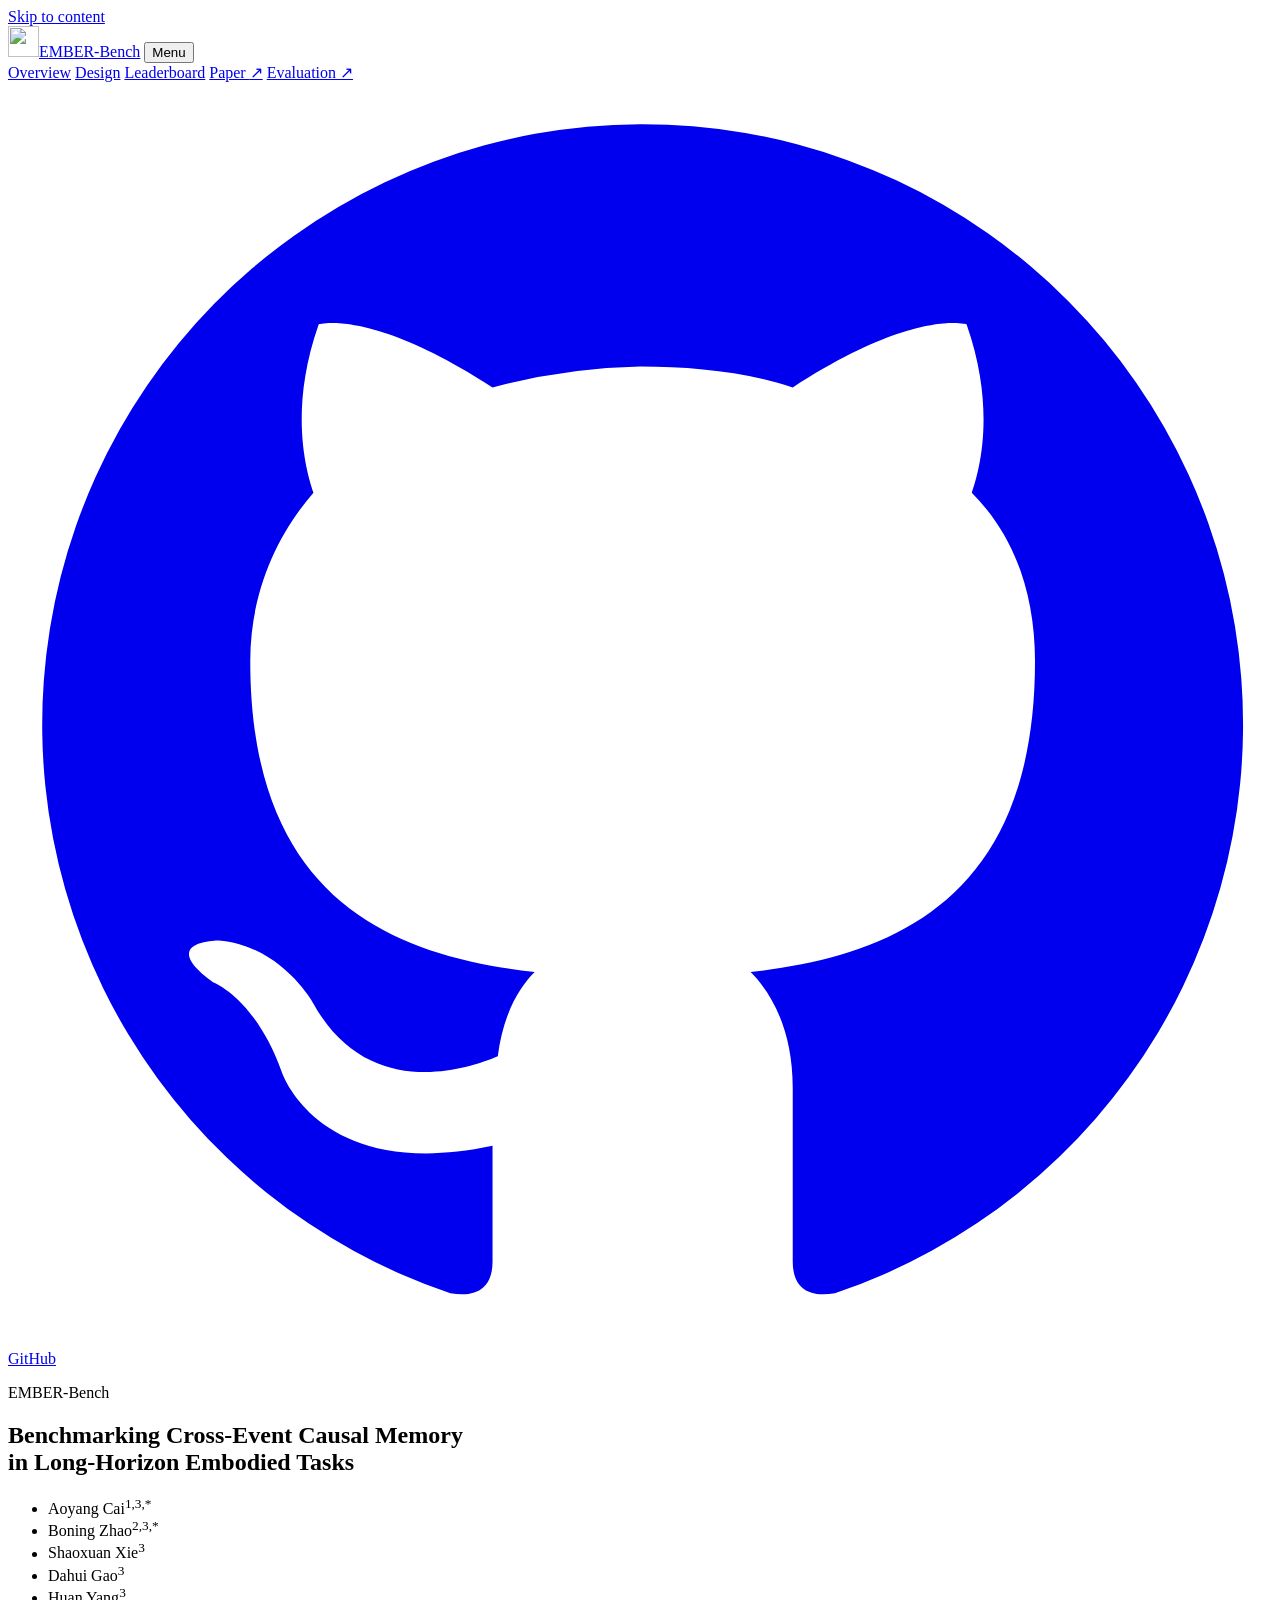
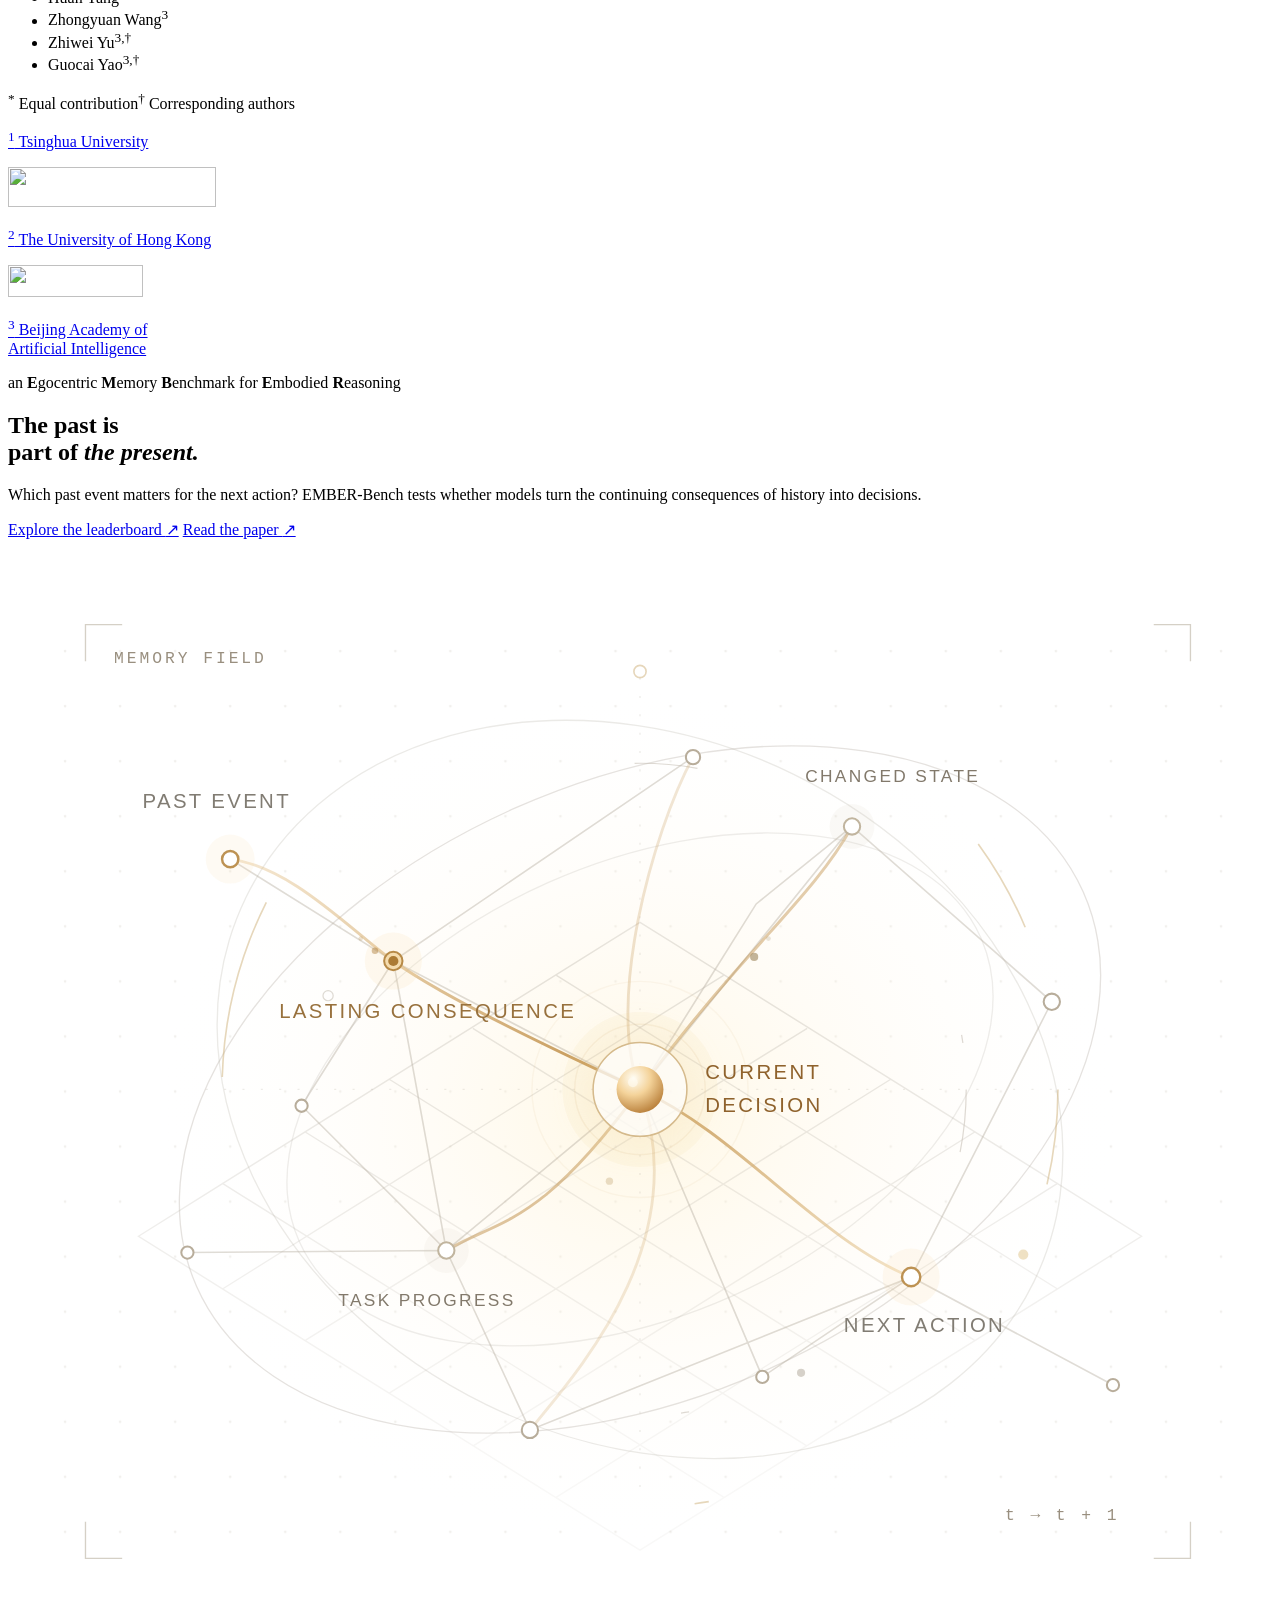
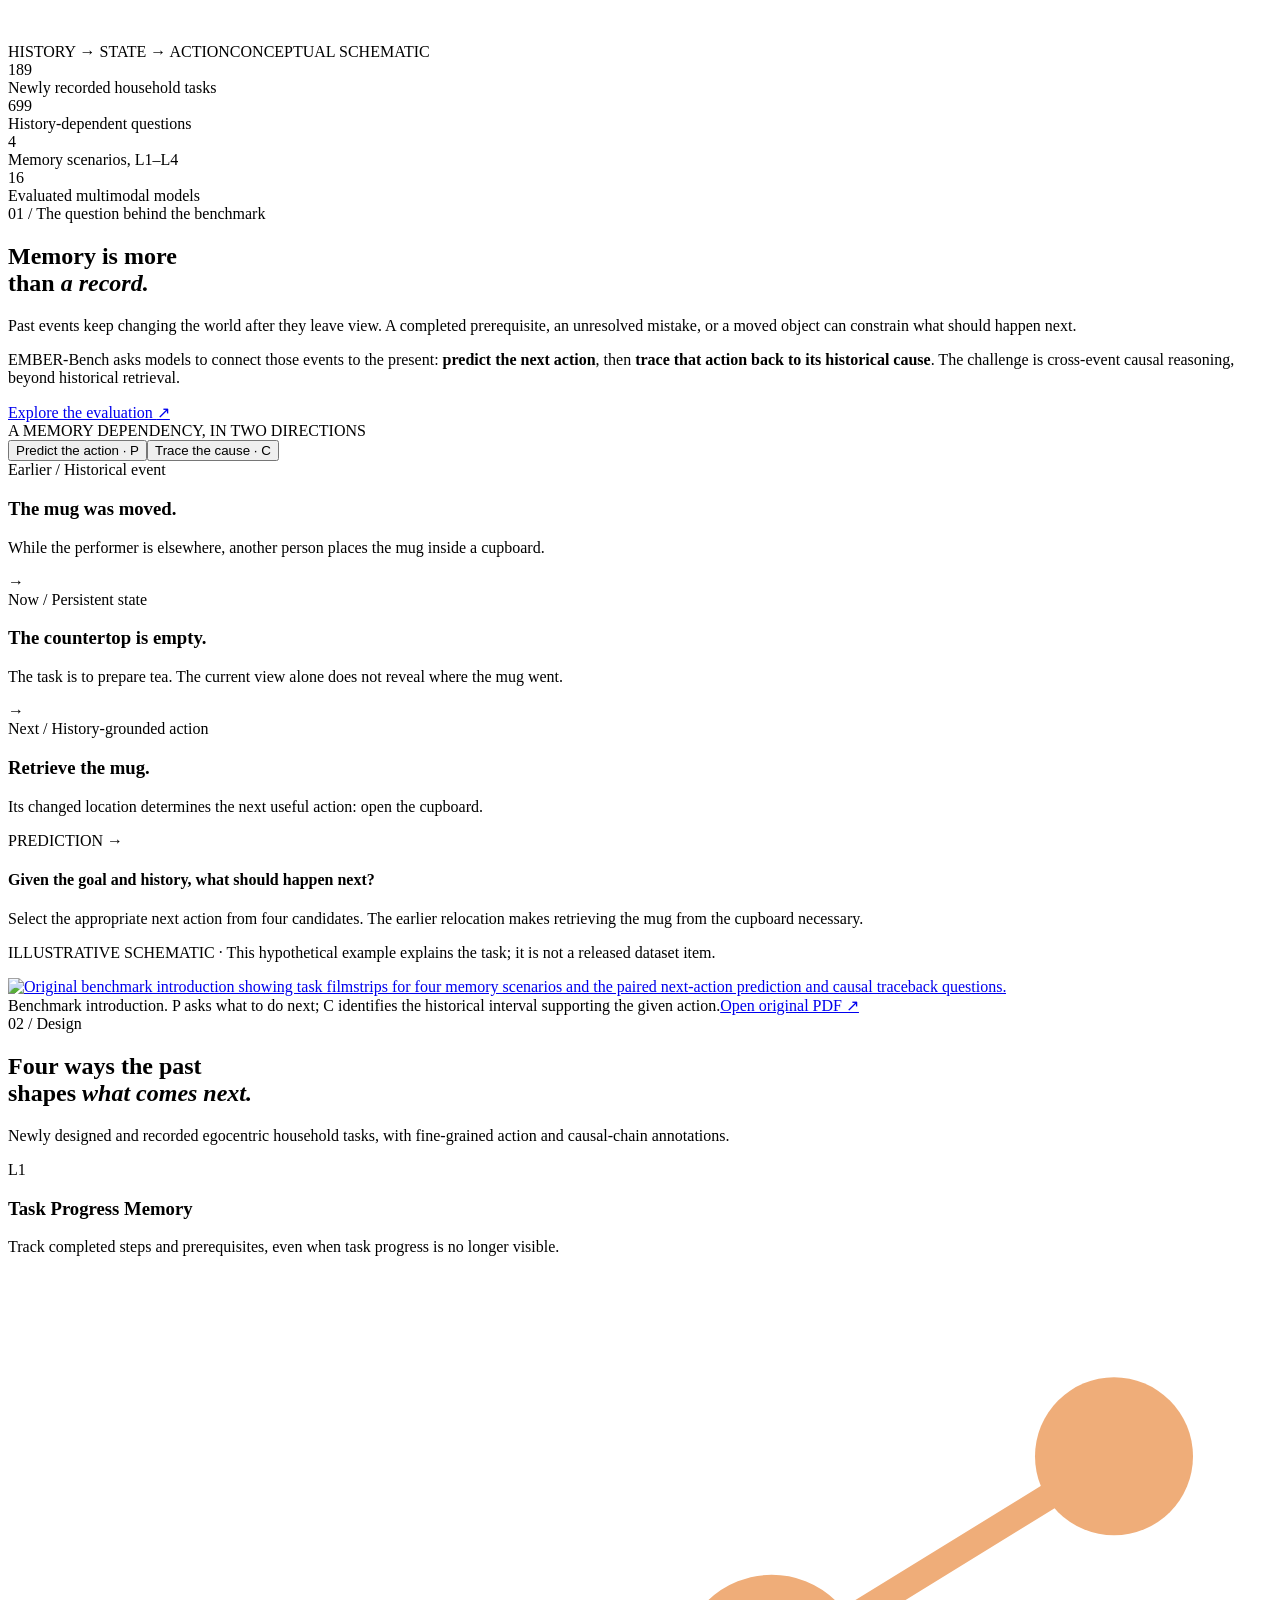
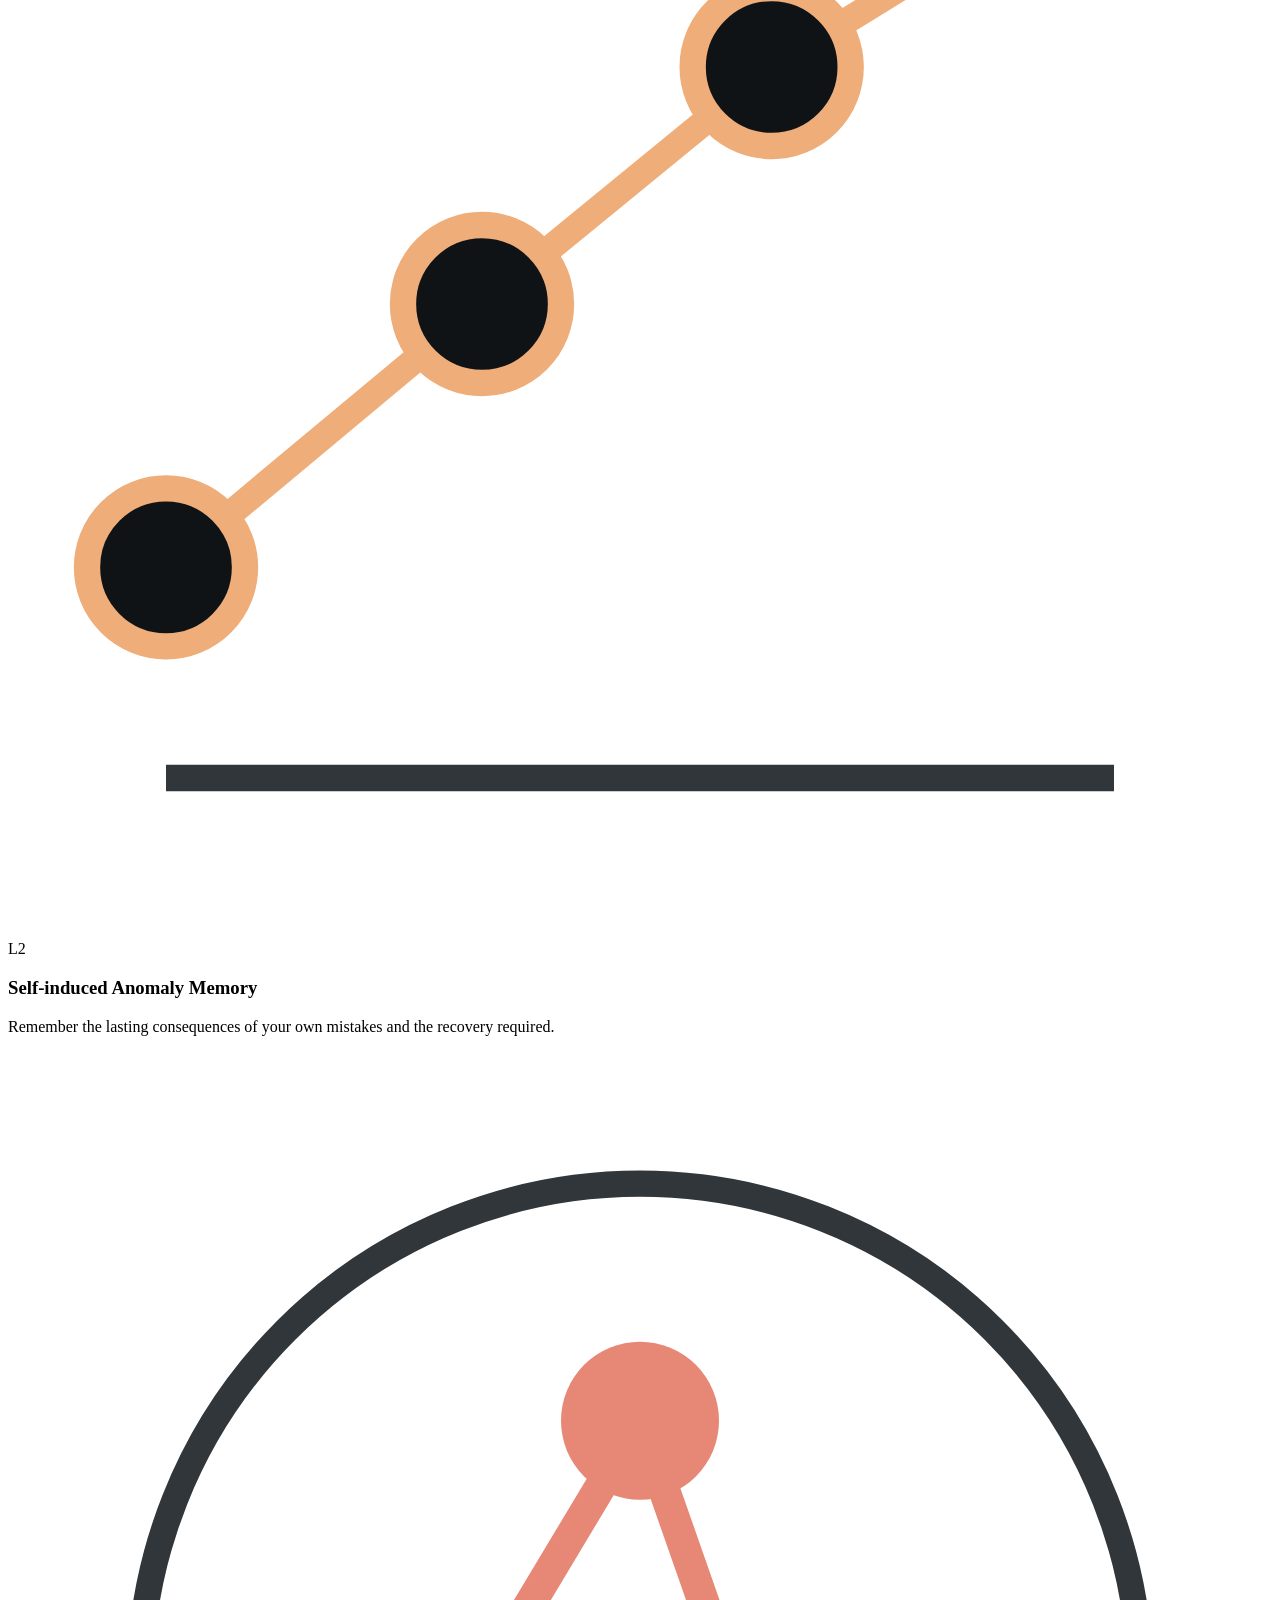
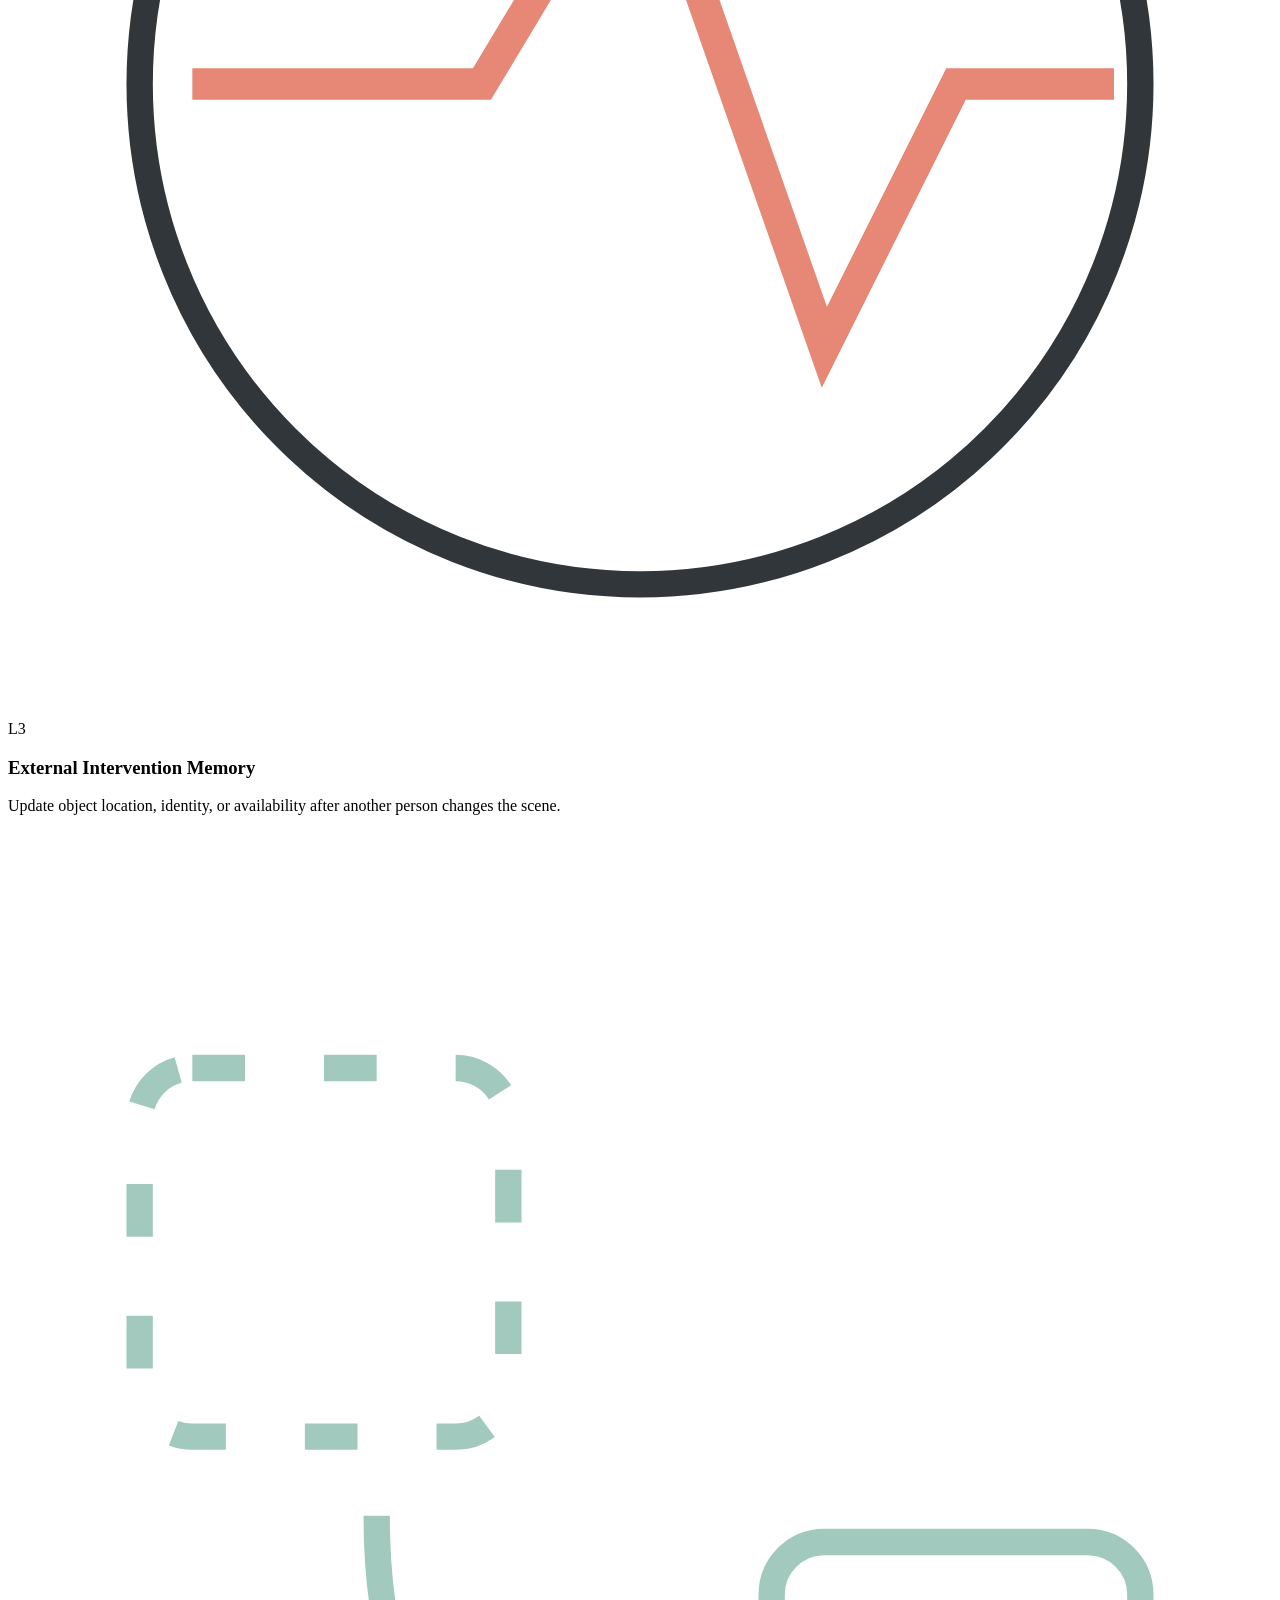
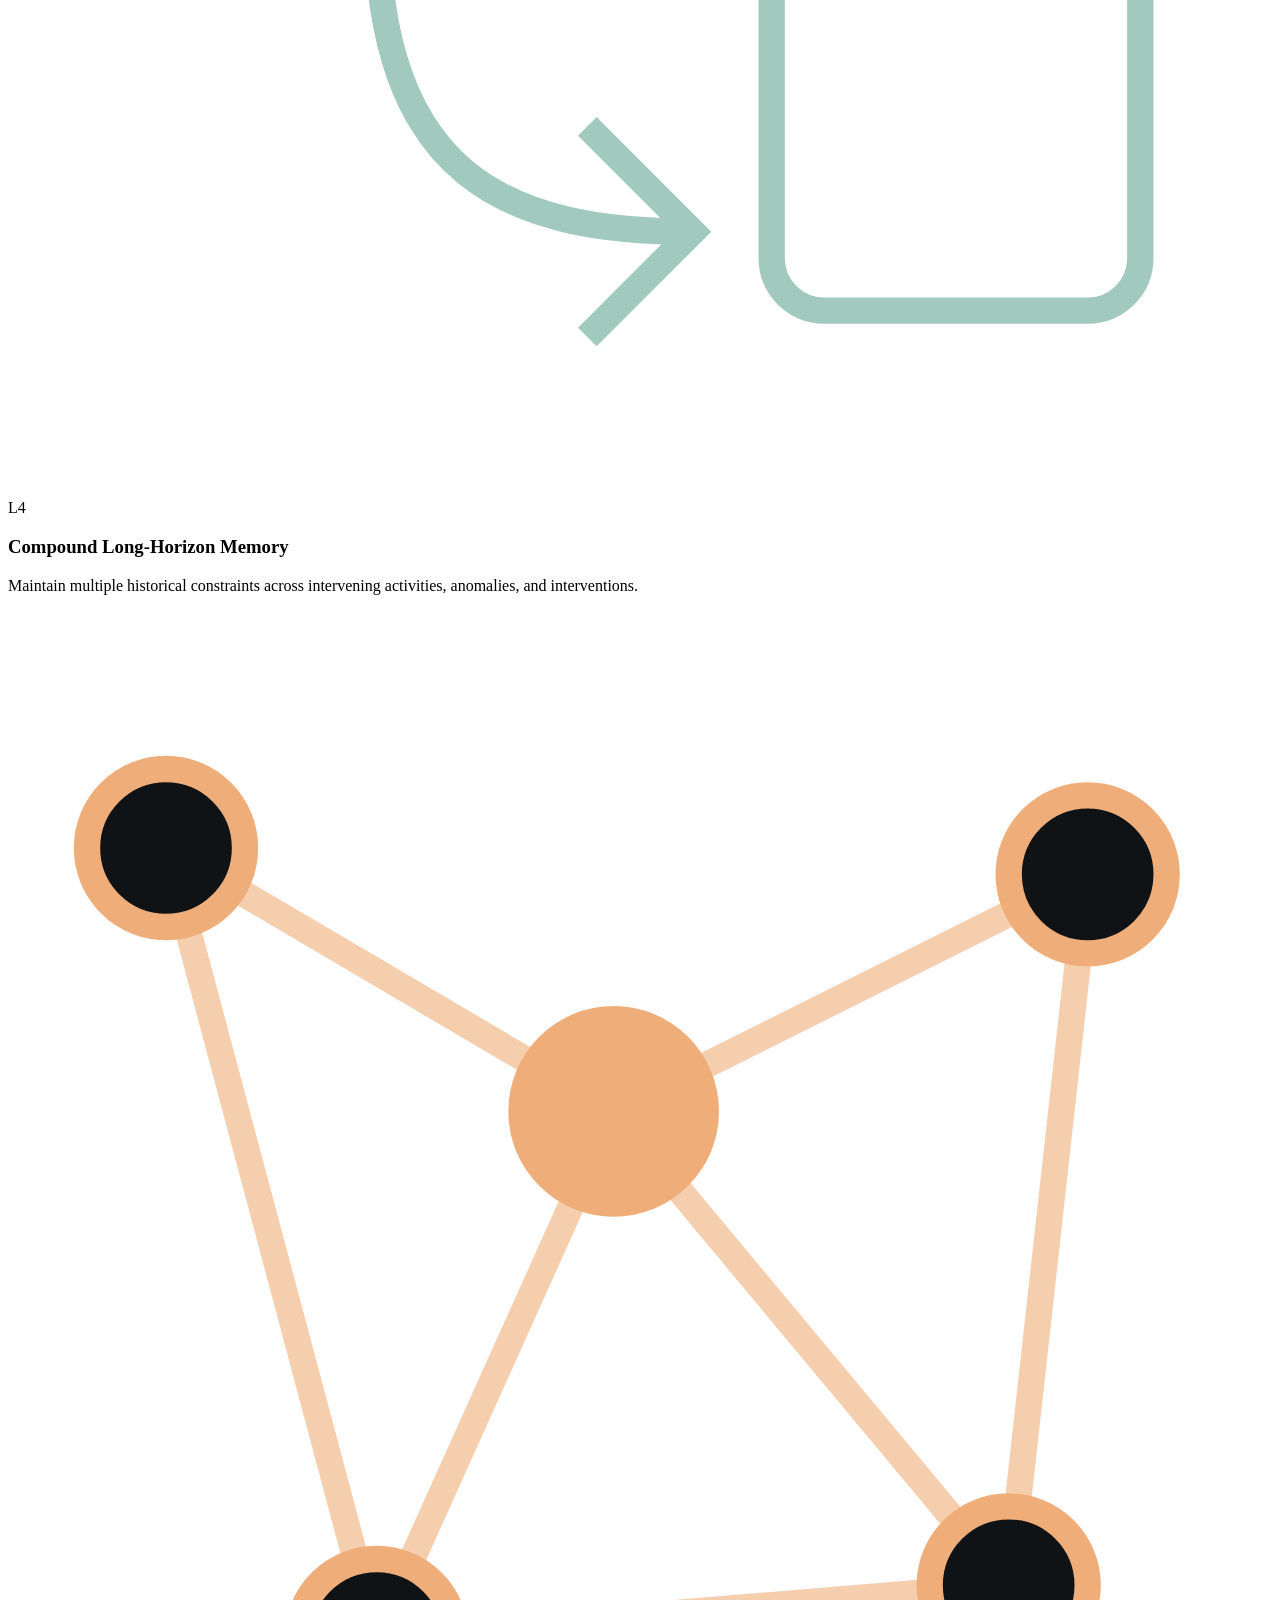
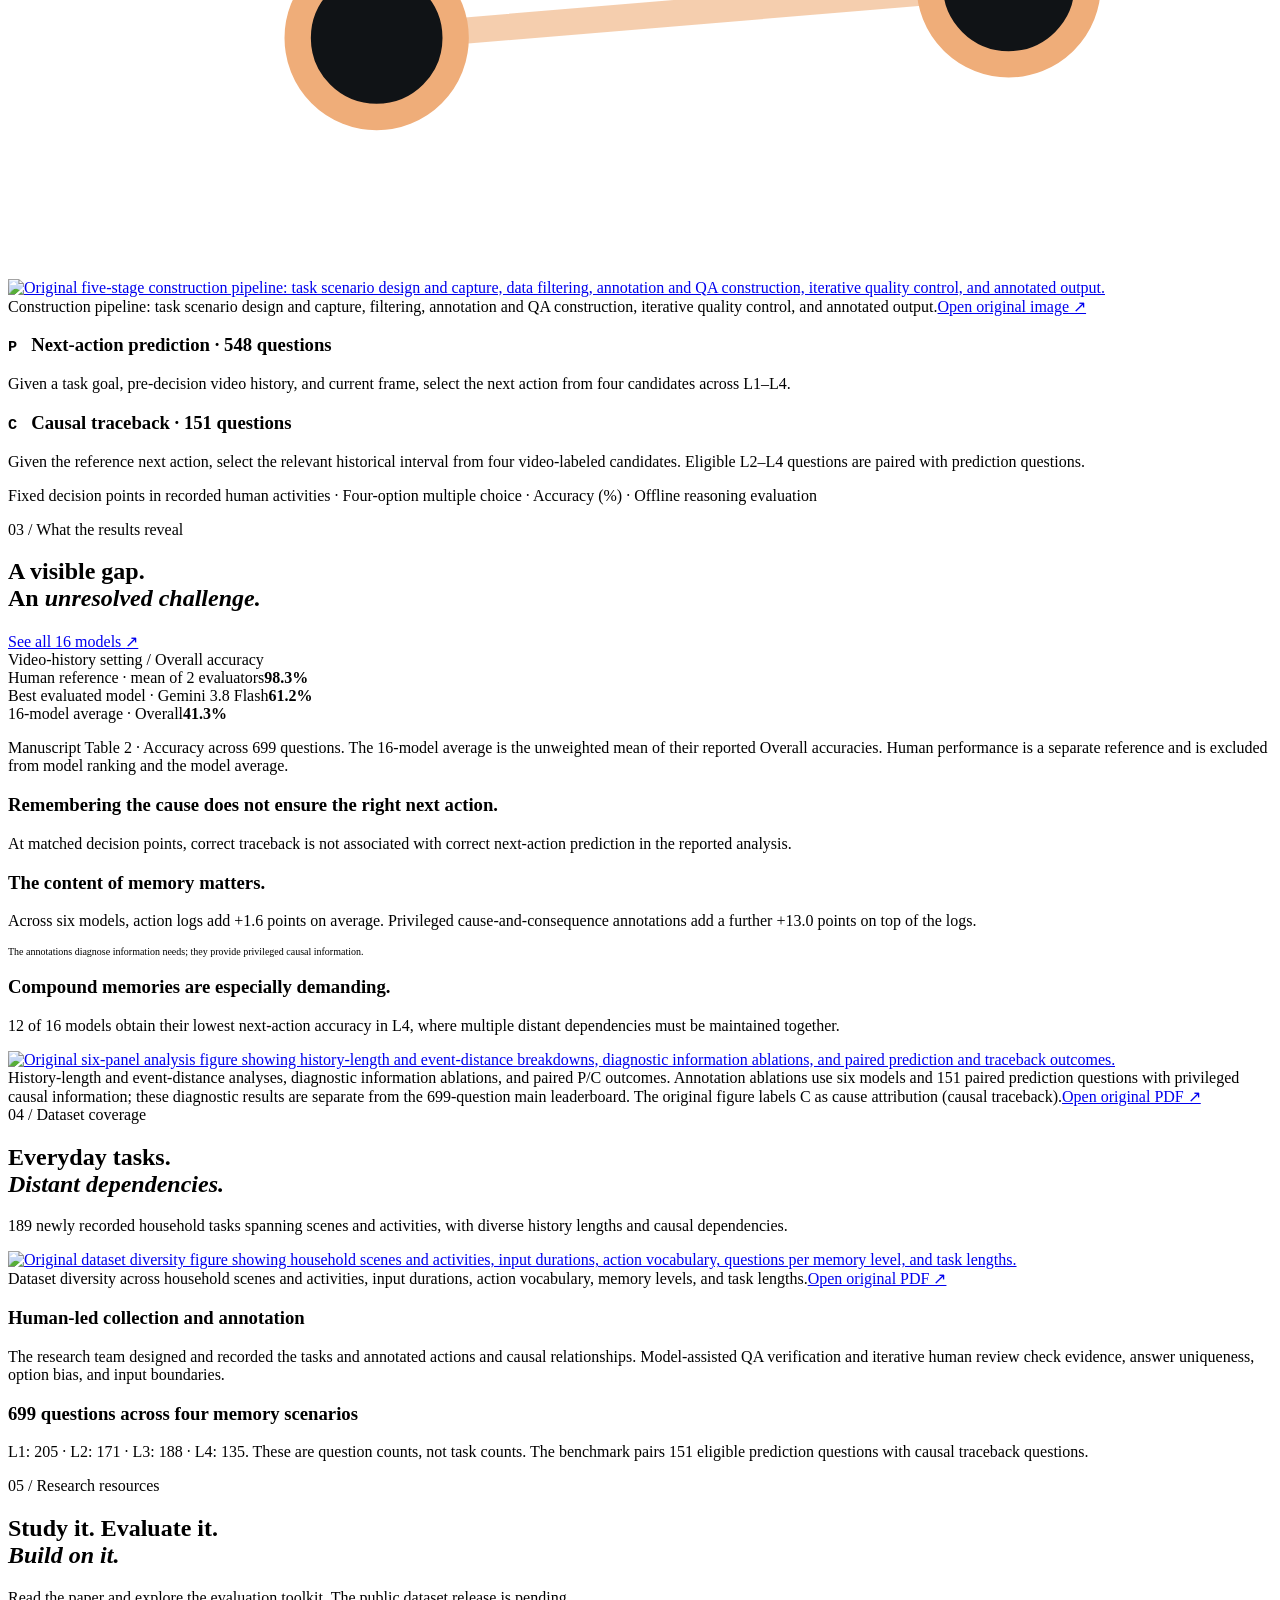
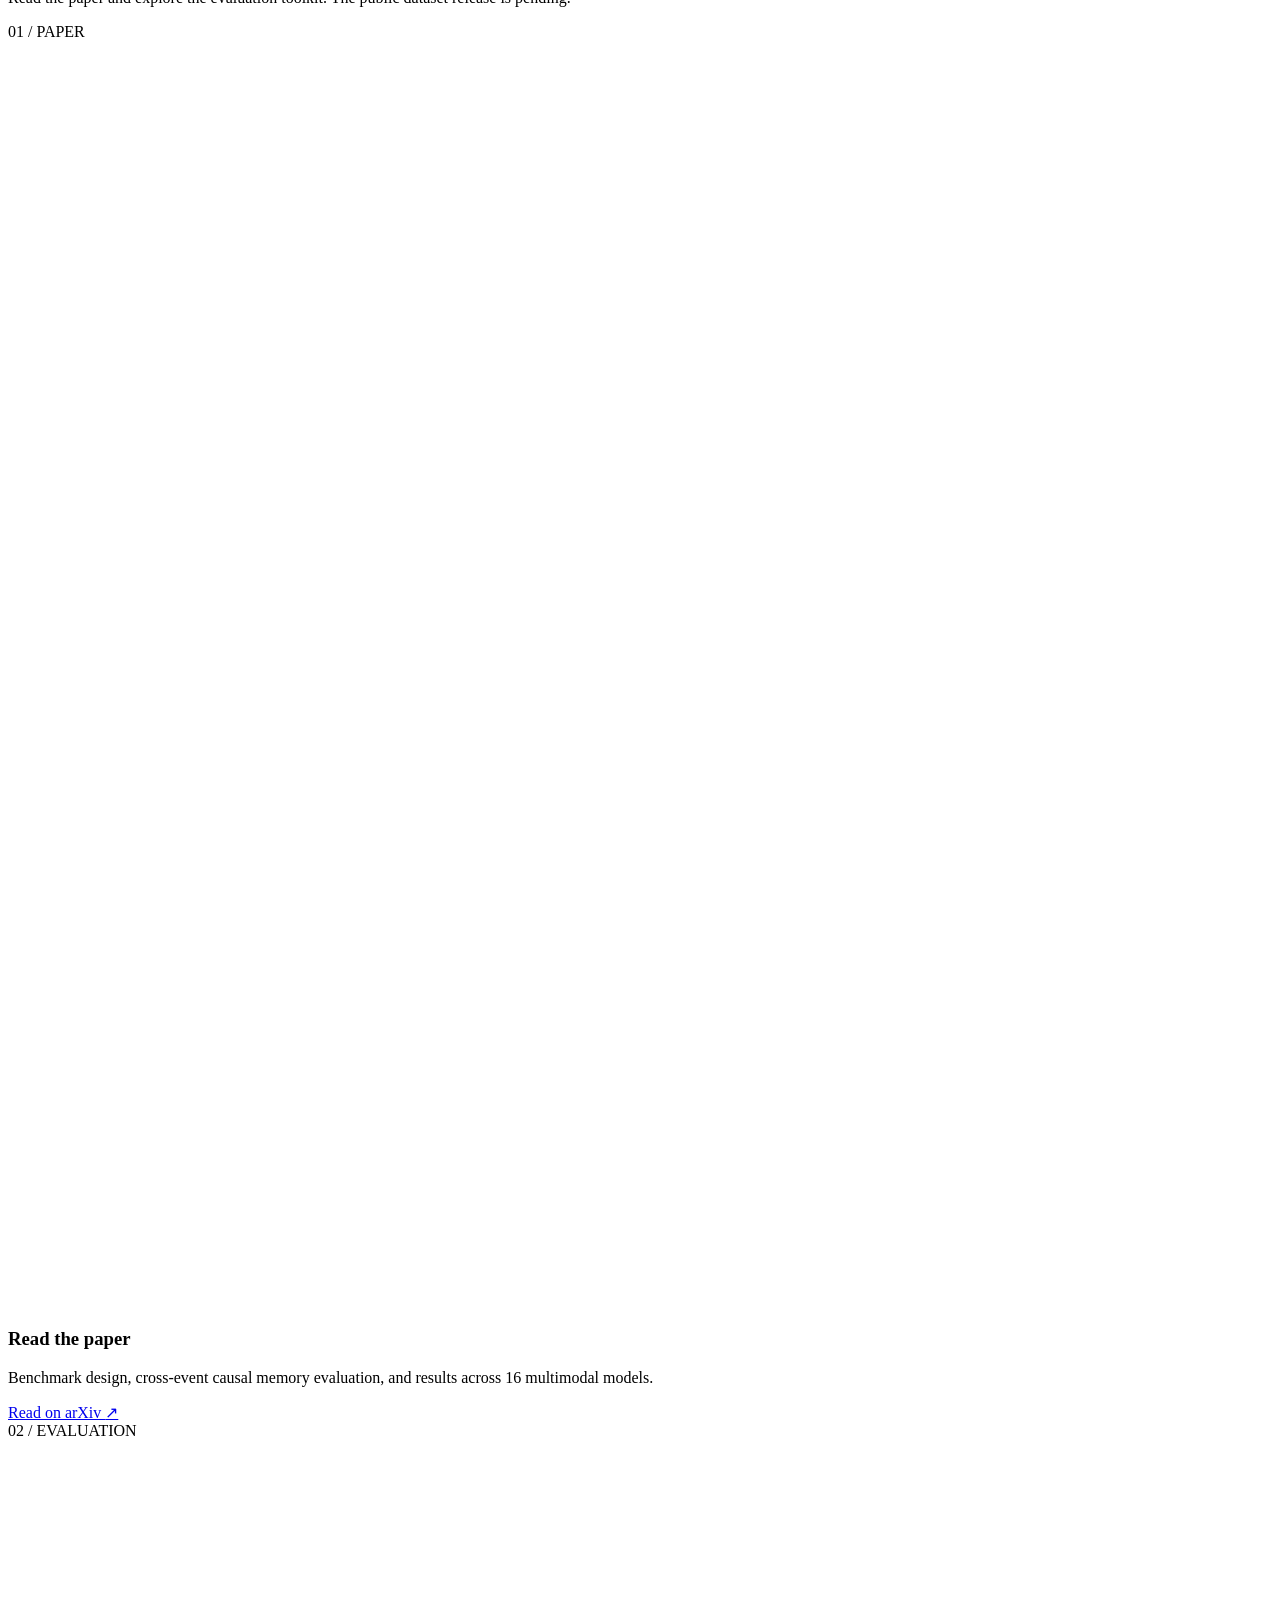
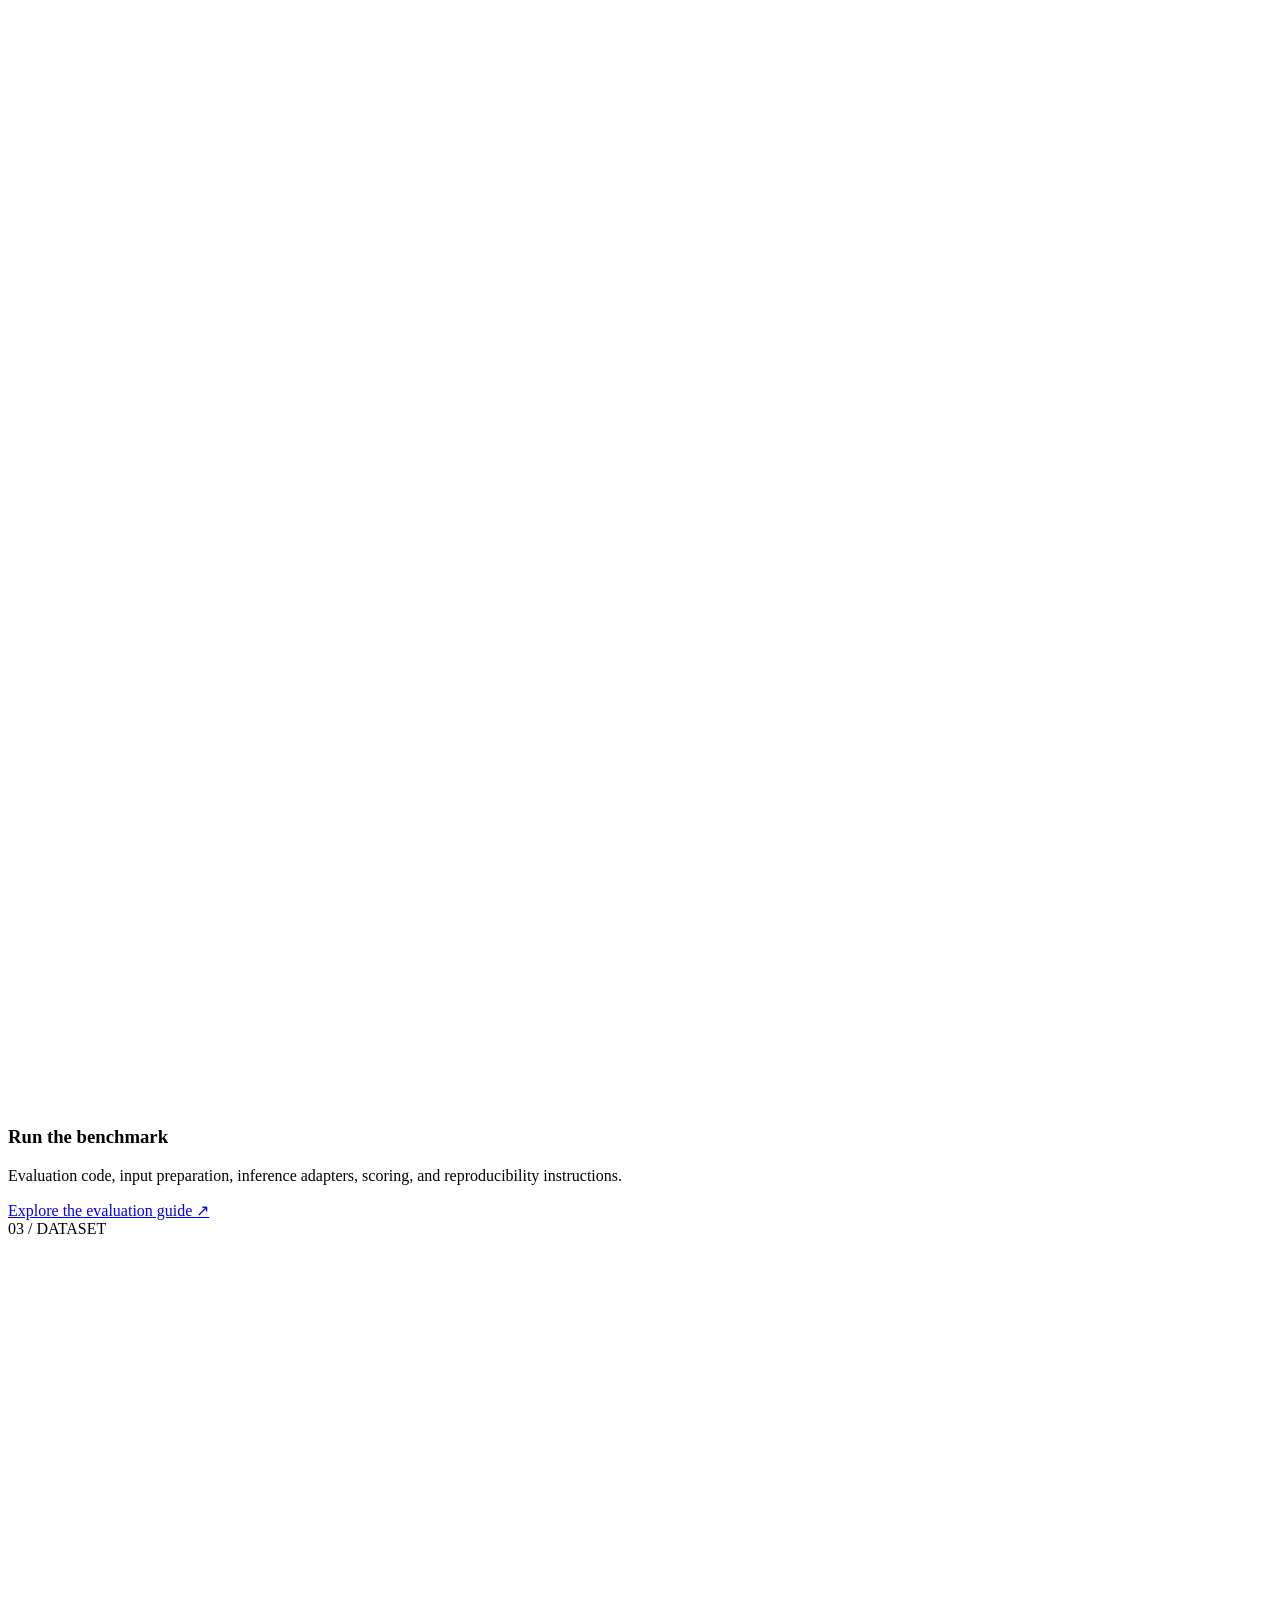
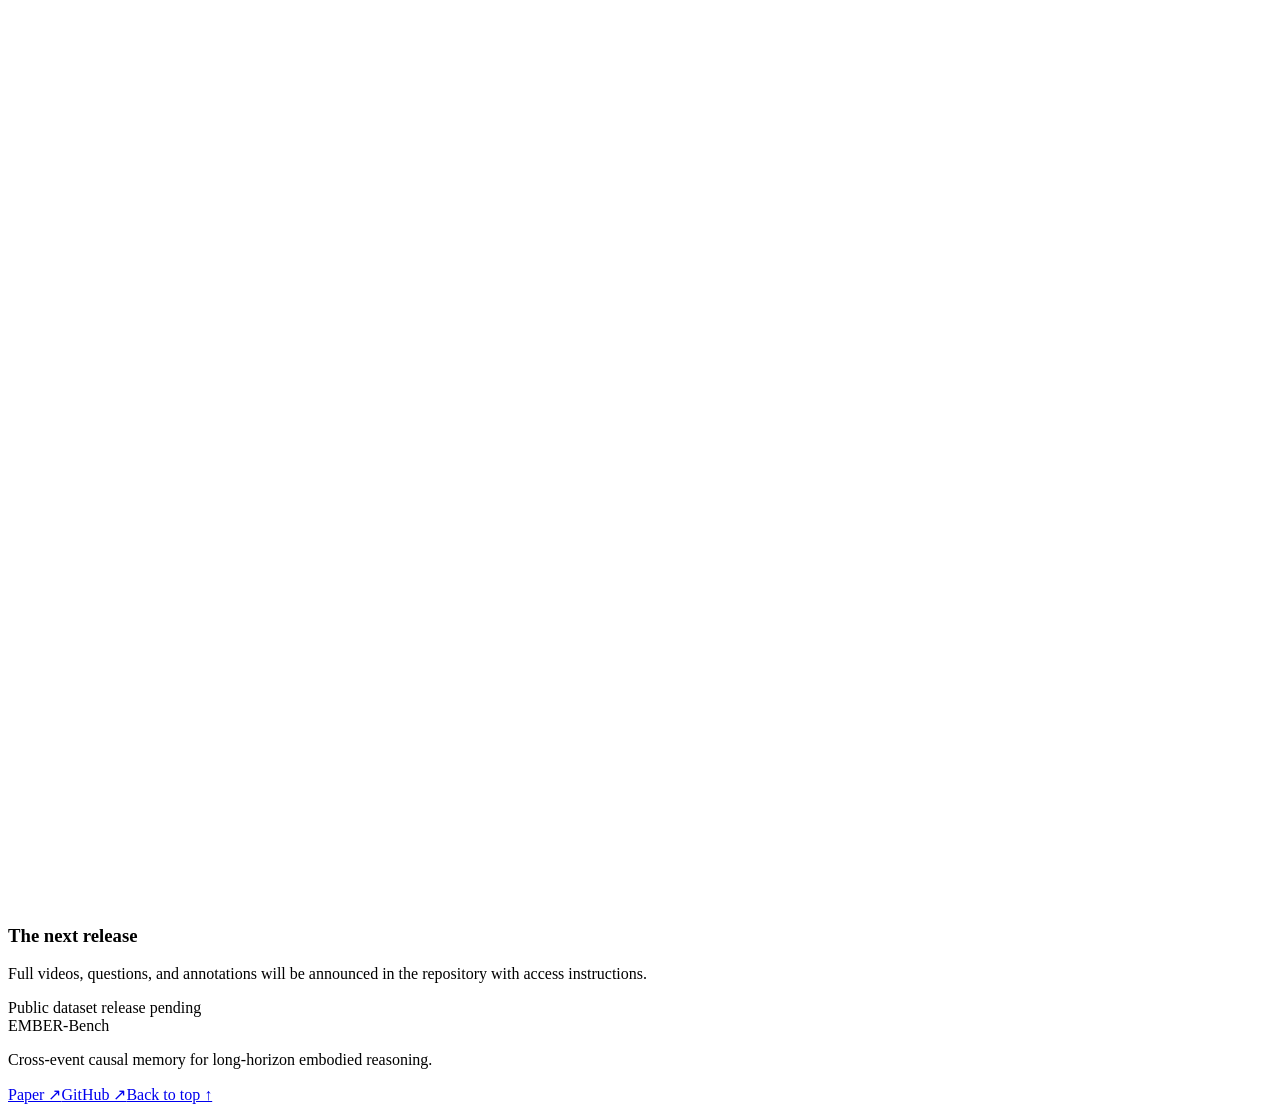
==== docs/index.html @ 9d2f28f6 "Add public arXiv paper to website and repository" ====
<!doctype html>
<html lang="en">
<head>
  <meta charset="utf-8">
  <meta name="viewport" content="width=device-width, initial-scale=1">
  <meta name="description" content="EMBER-Bench evaluates cross-event causal memory in long-horizon embodied tasks: 189 household tasks, 699 questions, four memory scenarios, and two reasoning directions.">
  <meta name="theme-color" content="#fffdf9">
  <meta property="og:title" content="EMBER-Bench · Cross-event causal memory">
  <meta property="og:description" content="Which past event matters for the next action? An egocentric benchmark for long-horizon embodied reasoning.">
  <meta property="og:type" content="website">
  <title>EMBER-Bench · Cross-event causal memory</title>
  <link rel="icon" type="image/svg+xml" href="assets/favicon.svg?v=ember-flame-1">
  <link rel="stylesheet" href="assets/css/style.css?v=warm-memory-3">
  <script src="assets/js/common.js?v=owner-zhaoalexgoat-1" defer></script>
  <script src="assets/js/home.js?v=memory-bars-2" defer></script>
  <noscript><style>.nav-links{display:flex!important;position:static!important;padding:0!important;border:0!important;font-size:14px!important;gap:12px!important;background:none!important}.mobile-nav-toggle{display:none!important}.nav{height:auto!important;min-height:67px;flex-wrap:wrap;padding-top:14px!important;padding-bottom:14px!important}.direction-tabs{display:none!important}#panel-traceback{display:block!important}</style></noscript>
</head>
<body id="top">
<a class="skip-link" href="#main">Skip to content</a>
<header class="site-header">
  <nav class="container nav" aria-label="Main navigation">
    <a href="index.html" class="brand" aria-label="EMBER-Bench home"><img src="assets/favicon.svg?v=ember-flame-1" alt="" width="31" height="31"><span class="brand-wordmark">EMBER-Bench</span></a>
    <button class="mobile-nav-toggle" aria-expanded="false" aria-controls="main-navigation">Menu</button>
    <div class="nav-links" id="main-navigation">
      <a href="index.html" aria-current="page">Overview</a>
      <a href="#benchmark" class="home-benchmark">Design</a>
      <a href="leaderboard.html">Leaderboard</a>
      <a href="https://arxiv.org/abs/2610.05013">Paper <span aria-hidden="true">↗</span></a>
      <a href="https://github.com/ZHAOAlexGoat/EMBER-Bench/blob/main/evaluation/README.md" data-repo-path="blob/main/evaluation/README.md">Evaluation <span aria-hidden="true">↗</span></a>
      <a href="https://github.com/ZHAOAlexGoat/EMBER-Bench" data-repo-path="" class="repo-link"><svg viewBox="0 0 24 24" fill="currentColor" aria-hidden="true"><path d="M12 .8a11.4 11.4 0 0 0-3.6 22.2c.6.1.8-.2.8-.6v-2.2c-3.3.7-4-1.4-4-1.4-.5-1.4-1.3-1.7-1.3-1.7-1.1-.8.1-.8.1-.8 1.2.1 1.8 1.2 1.8 1.2 1 1.8 2.8 1.3 3.5 1 .1-.8.4-1.3.7-1.6-2.6-.3-5.4-1.3-5.4-5.9 0-1.3.5-2.4 1.2-3.2-.1-.3-.5-1.5.1-3.2 0 0 1-.3 3.3 1.2A11.5 11.5 0 0 1 12 5.4c1 0 2 .1 2.9.4 2.3-1.5 3.3-1.2 3.3-1.2.6 1.7.2 2.9.1 3.2.8.8 1.2 1.9 1.2 3.2 0 4.6-2.8 5.6-5.4 5.9.4.4.8 1.1.8 2.2v3.3c0 .4.2.7.8.6A11.4 11.4 0 0 0 12 .8Z"/></svg>GitHub</a>
    </div>
  </nav>
</header>
<main id="main">
  <section class="research-team container" id="authors" aria-labelledby="team-heading">
    <header>
      <p class="research-name">EMBER-Bench</p>
      <h2 id="team-heading">Benchmarking Cross-Event Causal Memory<br class="research-title-break"> in Long-Horizon Embodied Tasks</h2>
    </header>
    <ul class="author-list" aria-label="Authors in contribution order">
      <li><span class="author-name">Aoyang Cai</span><sup aria-label="Tsinghua University and Beijing Academy of Artificial Intelligence; equal contribution">1,3,*</sup></li>
      <li><span class="author-name">Boning Zhao</span><sup aria-label="The University of Hong Kong and Beijing Academy of Artificial Intelligence; equal contribution">2,3,*</sup></li>
      <li><span class="author-name">Shaoxuan Xie</span><sup aria-label="Beijing Academy of Artificial Intelligence">3</sup></li>
      <li><span class="author-name">Dahui Gao</span><sup aria-label="Beijing Academy of Artificial Intelligence">3</sup></li>
      <li><span class="author-name">Huan Yang</span><sup aria-label="Beijing Academy of Artificial Intelligence">3</sup></li>
      <li><span class="author-name">Zhongyuan Wang</span><sup aria-label="Beijing Academy of Artificial Intelligence">3</sup></li>
      <li><span class="author-name">Zhiwei Yu</span><sup aria-label="Beijing Academy of Artificial Intelligence; corresponding author">3,†</sup></li>
      <li><span class="author-name">Guocai Yao</span><sup aria-label="Beijing Academy of Artificial Intelligence; corresponding author">3,†</sup></li>
    </ul>
    <p class="author-notes"><span><sup>*</sup> Equal contribution</span><span><sup>†</sup> Corresponding authors</span></p>
    <div class="affiliation-list" aria-label="Author affiliations">
      <a class="institution institution-tsinghua" href="https://www.tsinghua.edu.cn/en/">
        <div class="institution-mark"><span class="institution-seal" aria-hidden="true"></span></div>
        <p><sup>1</sup> Tsinghua University</p>
      </a>
      <a class="institution institution-hku" href="https://www.hku.hk/">
        <div class="institution-mark"><picture><source media="(max-width:600px)" srcset="assets/institutions/hku-crest.png"><img src="assets/institutions/hku.svg" alt="" width="208" height="40"></picture></div>
        <p><sup>2</sup> The University of Hong Kong</p>
      </a>
      <a class="institution institution-baai" href="https://www.baai.ac.cn/">
        <div class="institution-mark"><img src="assets/institutions/baai.svg" alt="" width="135" height="32"></div>
        <p><sup>3</sup> Beijing Academy of<br>Artificial Intelligence</p>
      </a>
    </div>
  </section>
  <section class="hero container" aria-labelledby="hero-title">
    <div class="hero-grid">
      <div class="hero-copy">
        <div class="eyebrow hero-eyebrow"><span>an <strong>E</strong>gocentric <strong>M</strong>emory <strong>B</strong>enchmark for <strong>E</strong>mbodied <strong>R</strong>easoning</span></div>
        <h1 id="hero-title">The past is<br>part of <em>the present.</em></h1>
        <p>Which past event matters for the next action? EMBER-Bench tests whether models turn the continuing consequences of history into decisions.</p>
        <div class="hero-actions">
          <a href="leaderboard.html" class="button button-primary">Explore the leaderboard <span class="arrow" aria-hidden="true">↗</span></a>
          <a href="https://arxiv.org/abs/2610.05013" class="button">Read the paper <span class="arrow" aria-hidden="true">↗</span></a>
        </div>
      </div>
      <div class="hero-visual memory-scene" data-memory-scene>
        <svg viewBox="0 0 620 540" role="img" aria-labelledby="memory-title memory-desc">
          <title id="memory-title">An unfolding field of causal memory</title>
          <desc id="memory-desc">Conceptual schematic. Signals move between past events, lasting consequences, a current decision, and the next action. This is an illustration, not benchmark data.</desc>
          <defs>
            <radialGradient id="memory-atmosphere"><stop offset="0" stop-color="#ffe9b0" stop-opacity=".34"/><stop offset=".52" stop-color="#fff1d7" stop-opacity=".16"/><stop offset="1" stop-color="#fff" stop-opacity="0"/></radialGradient>
            <radialGradient id="memory-pearl" cx=".36" cy=".26" r=".8"><stop stop-color="#fffdf5"/><stop offset=".45" stop-color="#f4d39a"/><stop offset="1" stop-color="#b67b35"/></radialGradient>
            <linearGradient id="memory-thread" x1="106" y1="139" x2="452" y2="368" gradientUnits="userSpaceOnUse"><stop stop-color="#e9c995" stop-opacity=".38"/><stop offset=".55" stop-color="#bb883f" stop-opacity=".9"/><stop offset="1" stop-color="#eed5a7" stop-opacity=".54"/></linearGradient>
            <linearGradient id="memory-fade" x1="0" y1="80" x2="0" y2="510" gradientUnits="userSpaceOnUse"><stop stop-color="#afa99e" stop-opacity="0"/><stop offset=".3" stop-color="#afa99e" stop-opacity=".32"/><stop offset=".9" stop-color="#afa99e" stop-opacity=".08"/></linearGradient>
            <filter id="memory-soft-glow" x="-100%" y="-100%" width="300%" height="300%"><feGaussianBlur stdDeviation="8"/></filter>
            <pattern id="memory-dots" width="27" height="27" patternUnits="userSpaceOnUse"><circle cx="1" cy="1" r=".65" fill="#c9c2b7" opacity=".45"/></pattern>
            <mask id="memory-grid-mask"><rect width="620" height="540" fill="url(#memory-atmosphere)"/></mask>
          </defs>
          <rect x="24" y="32" width="572" height="470" fill="url(#memory-dots)" opacity=".55"/>
          <ellipse cx="310" cy="283" rx="240" ry="213" fill="url(#memory-atmosphere)"/>
          <g data-memory-depth fill="none" stroke="url(#memory-fade)" stroke-width=".7">
            <path d="M64 342 310 188 556 342 310 496Z M105 368 351 214 M146 393 392 240 M187 419 433 265 M228 445 474 291 M269 470 515 316 M105 316 351 470 M146 291 392 445 M187 265 433 419 M228 240 474 393 M269 214 515 368"/>
          </g>
          <g data-memory-field>
            <g fill="none" stroke="#aaa399" stroke-width=".65">
              <ellipse cx="310" cy="270" rx="238" ry="151" transform="rotate(-24 310 270)" opacity=".31"/>
              <ellipse cx="310" cy="270" rx="215" ry="172" transform="rotate(26 310 270)" opacity=".23"/>
              <ellipse cx="310" cy="270" rx="183" ry="111" transform="rotate(-24 310 270)" opacity=".2"/>
              <path d="M97 270h426M310 68v404" stroke-dasharray="1 8" opacity=".21"/>
            </g>
            <g data-memory-orbit="1" fill="none" stroke="#cbab71" stroke-width=".8" opacity=".48">
              <circle cx="310" cy="270" r="205" stroke-dasharray="47 241 7 355 89 420"/>
              <circle cx="310" cy="65" r="3" fill="#fff"/><circle cx="498" cy="351" r="2.5" fill="#dec184" stroke="none"/>
            </g>
            <g data-memory-orbit="-1" fill="none" stroke="#c7c0b5" stroke-width=".6" opacity=".58">
              <circle cx="310" cy="270" r="160" stroke-dasharray="31 196 4 520"/>
              <circle cx="157" cy="224" r="2.5" fill="#fff"/><circle cx="389" cy="409" r="2" fill="#bab2a6" stroke="none"/>
            </g>
            <g fill="none" stroke="#b8b0a3" stroke-width=".8" opacity=".44">
              <path d="M109 157 189 207 215 349 310 270 414 141 512 227 443 362 370 411 310 270 189 207 336 107"/>
              <path d="M88 350 215 349 256 437 443 362 542 415M189 207l-45 71 71 71M310 270l57-91 47-38"/>
            </g>
            <g fill="none" stroke="url(#memory-thread)" stroke-width="1.4" stroke-linecap="round">
              <path data-memory-path="history" d="M109 157 C139 161 167 191 189 207 S262 248 310 270 S398 344 443 362"/>
              <path data-memory-path="recall" d="M414 141 C394 177 360 202 310 270 S242 333 215 349" opacity=".55"/>
              <path data-memory-path="state" d="M256 437 C279 409 337 345 310 270 C293 228 316 144 336 107" opacity=".31"/>
            </g>
            <g fill="#fff" stroke="#b8ad9b" stroke-width="1">
              <circle cx="512" cy="227" r="4"/><circle cx="336" cy="107" r="3.5"/><circle cx="144" cy="278" r="3"/><circle cx="88" cy="350" r="3"/><circle cx="256" cy="437" r="4"/><circle cx="370" cy="411" r="3"/><circle cx="542" cy="415" r="3"/>
            </g>
            <g data-memory-node="0" data-x="109" data-y="157"><circle data-node-halo cx="109" cy="157" r="12" fill="#f4d39a" opacity=".12"/><circle cx="109" cy="157" r="4" fill="#fff" stroke="#bd9253" stroke-width="1.2"/></g>
            <g data-memory-node="1" data-x="189" data-y="207"><circle data-node-halo cx="189" cy="207" r="14" fill="#f4d39a" opacity=".15"/><circle cx="189" cy="207" r="4.5" fill="#f5dcae" stroke="#b78a47" stroke-width="1"/></g>
            <g data-memory-node="2" data-x="310" data-y="270"><circle data-node-halo cx="310" cy="270" r="38" fill="#ebc88b" opacity=".1"/></g>
            <g data-memory-node="3" data-x="443" data-y="362"><circle data-node-halo cx="443" cy="362" r="14" fill="#f4d39a" opacity=".14"/><circle cx="443" cy="362" r="4.5" fill="#fff" stroke="#bd9253" stroke-width="1.2"/></g>
            <g data-memory-node="4" data-x="414" data-y="141"><circle data-node-halo cx="414" cy="141" r="11" fill="#c0b49a" opacity=".08"/><circle cx="414" cy="141" r="4" fill="#fff" stroke="#c1b59f" stroke-width="1"/></g>
            <g data-memory-node="5" data-x="215" data-y="349"><circle data-node-halo cx="215" cy="349" r="11" fill="#c0b49a" opacity=".08"/><circle cx="215" cy="349" r="4" fill="#fff" stroke="#c1b59f" stroke-width="1"/></g>
            <g fill="none" stroke="#c9a76c" stroke-width=".7"><circle data-memory-ripple="0" cx="310" cy="270" r="32" opacity=".12"/><circle data-memory-ripple="1" cx="310" cy="270" r="53" opacity=".08"/></g>
            <circle cx="310" cy="270" r="28" fill="#f5dcae" opacity=".2" filter="url(#memory-soft-glow)"/>
            <circle cx="310" cy="270" r="23" fill="#fff" fill-opacity=".72" stroke="#d5ba8c" stroke-width=".75"/>
            <circle data-memory-core cx="310" cy="270" r="11.5" fill="url(#memory-pearl)"/>
            <circle cx="306.5" cy="266.5" r="2.4" fill="#fffaf0" opacity=".66"/>
            <g data-memory-signal="history" fill="#ac7b34"><circle data-signal-tail="2" cx="173" cy="196" r="1.1" opacity=".22"/><circle data-signal-tail="1" cx="180" cy="202" r="1.6" opacity=".45"/><circle data-signal-head cx="189" cy="207" r="2.5"/></g>
            <g data-memory-signal="recall" fill="#a48e67" opacity=".65"><circle data-signal-tail="1" cx="373" cy="196" r="1.2" opacity=".35"/><circle data-signal-head cx="366" cy="205" r="2"/></g>
            <g data-memory-signal="state" fill="#cfb58c" opacity=".45"><circle data-signal-head cx="295" cy="315" r="1.8"/></g>
          </g>
          <g font-family="-apple-system,BlinkMacSystemFont,Segoe UI,sans-serif" font-size="10" letter-spacing="1.15" fill="#817c73">
            <text x="66" y="132">PAST EVENT</text><text x="133" y="235" fill="#98713d">LASTING CONSEQUENCE</text>
            <text x="342" y="265" fill="#8f622c">CURRENT</text><text x="342" y="281" fill="#8f622c">DECISION</text>
            <text x="410" y="389">NEXT ACTION</text><text x="391" y="119" font-size="8.5" fill="#82796b">CHANGED STATE</text><text x="162" y="376" font-size="8.5" fill="#82796b">TASK PROGRESS</text>
          </g>
          <g fill="none" stroke="#c4bcae" stroke-width=".65" opacity=".7"><path d="M38 60V42h18M562 42h18v18M38 482v18h18M562 500h18v-18"/></g>
          <g font-family="ui-monospace,Consolas,monospace" font-size="8" letter-spacing="1.45" fill="#998f7f"><text x="52" y="61">MEMORY FIELD</text><text x="489" y="481">t → t + 1</text></g>
        </svg>
        <div class="visual-caption"><span>HISTORY → STATE → ACTION</span><span>CONCEPTUAL SCHEMATIC</span></div>
        <script src="assets/js/memory-scene.js?v=light-memory-1" defer></script>
      </div>
    </div>
  </section>
  <div class="container">
    <div class="metrics" aria-label="Benchmark at a glance">
      <div class="metric"><div class="metric-number">189</div><div class="metric-label">Newly recorded household tasks</div></div>
      <div class="metric"><div class="metric-number">699</div><div class="metric-label">History-dependent questions</div></div>
      <div class="metric"><div class="metric-number">4</div><div class="metric-label">Memory scenarios, L1–L4</div></div>
      <div class="metric"><div class="metric-number">16</div><div class="metric-label">Evaluated multimodal models</div></div>
    </div>
  </div>
  <section class="section container" id="memory" aria-labelledby="memory-heading">
    <div class="intro-grid">
      <div><div class="section-index">01 / The question behind the benchmark</div><h2 id="memory-heading">Memory is more<br>than <em>a record.</em></h2></div>
      <div class="intro-copy"><p>Past events keep changing the world after they leave view. A completed prerequisite, an unresolved mistake, or a moved object can constrain what should happen next.</p><p>EMBER-Bench asks models to connect those events to the present: <strong>predict the next action</strong>, then <strong>trace that action back to its historical cause</strong>. The challenge is cross-event causal reasoning, beyond historical retrieval.</p><a href="https://github.com/ZHAOAlexGoat/EMBER-Bench/blob/main/evaluation/README.md" data-repo-path="blob/main/evaluation/README.md" class="inline-link">Explore the evaluation <span aria-hidden="true">↗</span></a></div>
    </div>
    <div class="schematic">
      <div class="schematic-top"><span class="schematic-label">A MEMORY DEPENDENCY, IN TWO DIRECTIONS</span><div class="direction-tabs" role="tablist" aria-label="Reasoning direction"><button id="tab-prediction" role="tab" aria-selected="true" aria-controls="panel-prediction">Predict the action · P</button><button id="tab-traceback" role="tab" aria-selected="false" aria-controls="panel-traceback" tabindex="-1">Trace the cause · C</button></div></div>
      <div class="event-chain">
        <div class="event-cell"><div class="event-tag">Earlier / Historical event</div><h3>The mug was moved.</h3><p>While the performer is elsewhere, another person places the mug inside a cupboard.</p></div>
        <span class="chain-arrow" aria-hidden="true">→</span>
        <div class="event-cell"><div class="event-tag">Now / Persistent state</div><h3>The countertop is empty.</h3><p>The task is to prepare tea. The current view alone does not reveal where the mug went.</p></div>
        <span class="chain-arrow" aria-hidden="true">→</span>
        <div class="event-cell ember"><div class="event-tag">Next / History-grounded action</div><h3>Retrieve the mug.</h3><p>Its changed location determines the next useful action: open the cupboard.</p></div>
      </div>
      <div class="direction-answer" id="panel-prediction" role="tabpanel" aria-labelledby="tab-prediction" tabindex="0"><div class="answer-tag">PREDICTION →</div><div><h4>Given the goal and history, what should happen next?</h4><p>Select the appropriate next action from four candidates. The earlier relocation makes retrieving the mug from the cupboard necessary.</p></div></div>
      <div class="direction-answer" id="panel-traceback" role="tabpanel" aria-labelledby="tab-traceback" tabindex="0" hidden><div class="answer-tag">← TRACEBACK</div><div><h4>Given the reference action, which past event makes it necessary?</h4><p>Select the video interval containing the relevant historical event from four labeled intervals. Here, it is the mug’s relocation.</p></div></div>
    </div>
    <p class="schematic-note">ILLUSTRATIVE SCHEMATIC · This hypothetical example explains the task; it is not a released dataset item.</p>
    <a href="assets/figures/benchmark_overview_film.pdf" class="figure-box original-figure" aria-label="Open the original benchmark introduction PDF"><img src="assets/figures/benchmark_overview_film.png" alt="Original benchmark introduction showing task filmstrips for four memory scenarios and the paired next-action prediction and causal traceback questions." loading="lazy" width="3200" height="1688"></a>
    <div class="figure-caption"><span>Benchmark introduction. P asks what to do next; C identifies the historical interval supporting the given action.</span><a href="assets/figures/benchmark_overview_film.pdf">Open original PDF ↗</a></div>
  </section>
  <section class="section container" id="benchmark" aria-labelledby="benchmark-heading">
    <div class="section-heading"><div><div class="section-index">02 / Design</div><h2 id="benchmark-heading">Four ways the past<br>shapes <em>what comes next.</em></h2></div><p>Newly designed and recorded egocentric household tasks, with fine-grained action and causal-chain annotations.</p></div>
    <div class="scenario-list">
      <article class="scenario"><div class="scenario-level">L1</div><div><h3>Task Progress Memory</h3><p>Track completed steps and prerequisites, even when task progress is no longer visible.</p></div><svg class="scenario-glyph" viewBox="0 0 48 48" aria-hidden="true"><path d="M6 34 18 24 29 15 42 7" fill="none" stroke="#efad79" stroke-width="1"/><g fill="#101316" stroke="#efad79"><circle cx="6" cy="34" r="3"/><circle cx="18" cy="24" r="3"/><circle cx="29" cy="15" r="3"/></g><circle cx="42" cy="7" r="3" fill="#efad79"/><path d="M6 42h36" stroke="#30363a"/></svg></article>
      <article class="scenario"><div class="scenario-level">L2</div><div><h3>Self-induced Anomaly Memory</h3><p>Remember the lasting consequences of your own mistakes and the recovery required.</p></div><svg class="scenario-glyph" viewBox="0 0 48 48" aria-hidden="true"><path d="M7 24h11l6-10 7 20 5-10h6" fill="none" stroke="#e78775" stroke-width="1.2"/><circle cx="24" cy="24" r="19" fill="none" stroke="#30363a"/><circle cx="24" cy="14" r="3" fill="#e78775"/></svg></article>
      <article class="scenario"><div class="scenario-level">L3</div><div><h3>External Intervention Memory</h3><p>Update object location, identity, or availability after another person changes the scene.</p></div><svg class="scenario-glyph" viewBox="0 0 48 48" aria-hidden="true"><rect x="5" y="9" width="14" height="14" rx="2" fill="none" stroke="#a2c9bd" stroke-dasharray="2 3"/><rect x="29" y="27" width="14" height="14" rx="2" fill="none" stroke="#a2c9bd"/><path d="M14 26c0 10 5 12 12 12m-4-4 4 4-4 4" fill="none" stroke="#a2c9bd"/></svg></article>
      <article class="scenario"><div class="scenario-level">L4</div><div><h3>Compound Long-Horizon Memory</h3><p>Maintain multiple historical constraints across intervening activities, anomalies, and interventions.</p></div><svg class="scenario-glyph" viewBox="0 0 48 48" aria-hidden="true"><path d="m6 9 17 10 18-9M23 19l-9 20m9-20 15 18M6 9l8 30 24-2 3-27" fill="none" stroke="#efad79" opacity=".6"/><g fill="#101316" stroke="#efad79"><circle cx="6" cy="9" r="3"/><circle cx="41" cy="10" r="3"/><circle cx="14" cy="39" r="3"/><circle cx="38" cy="37" r="3"/></g><circle cx="23" cy="19" r="4" fill="#efad79"/></svg></article>
    </div>
    <a href="assets/figures/benchmark_design.png" class="figure-box original-figure" aria-label="Open the original benchmark design image"><img src="assets/figures/benchmark_design.png" alt="Original five-stage construction pipeline: task scenario design and capture, data filtering, annotation and QA construction, iterative quality control, and annotated output." loading="lazy" width="4287" height="2094"></a>
    <div class="figure-caption"><span>Construction pipeline: task scenario design and capture, filtering, annotation and QA construction, iterative quality control, and annotated output.</span><a href="assets/figures/benchmark_design.png">Open original image ↗</a></div>
    <div class="protocol-grid">
      <div class="protocol-item"><h3><code>P</code> &nbsp; Next-action prediction · 548 questions</h3><p>Given a task goal, pre-decision video history, and current frame, select the next action from four candidates across L1–L4.</p></div>
      <div class="protocol-item"><h3><code>C</code> &nbsp; Causal traceback · 151 questions</h3><p>Given the reference next action, select the relevant historical interval from four video-labeled candidates. Eligible L2–L4 questions are paired with prediction questions.</p></div>
    </div>
    <p class="schematic-note">Fixed decision points in recorded human activities · Four-option multiple choice · Accuracy (%) · Offline reasoning evaluation</p>
  </section>
  <section class="section results-section" aria-labelledby="findings-heading"><div class="container">
    <div class="section-heading"><div><div class="section-index">03 / What the results reveal</div><h2 id="findings-heading">A visible gap.<br>An <em>unresolved challenge.</em></h2></div><a href="leaderboard.html" class="button">See all 16 models <span class="arrow" aria-hidden="true">↗</span></a></div>
    <div class="findings-grid">
      <div class="score-comparison"><header>Video-history setting / Overall accuracy</header><div class="score-row human"><span class="score-label">Human reference · mean of 2 evaluators</span><strong>98.3<span>%</span></strong><div class="score-bar" style="--value:98.3%"><span></span></div></div><div class="score-row model"><span class="score-label">Best evaluated model · Gemini 3.8 Flash</span><strong>61.2<span>%</span></strong><div class="score-bar" style="--value:61.2%"><span></span></div></div><div class="score-row average"><span class="score-label">16-model average · Overall</span><strong id="model-average">41.3<span>%</span></strong><div class="score-bar" style="--value:41.26875%"><span></span></div></div><p class="comparison-note">Manuscript Table 2 · Accuracy across 699 questions. The 16-model average is the unweighted mean of their reported Overall accuracies. Human performance is a separate reference and is excluded from model ranking and the model average.</p></div>
      <div><article class="finding"><h3>Remembering the cause does not ensure the right next action.</h3><p>At matched decision points, correct traceback is not associated with correct next-action prediction in the reported analysis.</p></article><article class="finding"><h3>The content of memory matters.</h3><p>Across six models, action logs add <span class="gain">+1.6 points</span> on average. Privileged cause-and-consequence annotations add a further <span class="gain">+13.0 points</span> on top of the logs.</p><p style="margin-top:8px;font-size:10px">The annotations diagnose information needs; they provide privileged causal information.</p></article><article class="finding"><h3>Compound memories are especially demanding.</h3><p>12 of 16 models obtain their lowest next-action accuracy in L4, where multiple distant dependencies must be maintained together.</p></article></div>
    </div>
    <a href="assets/figures/section4_analysis.pdf" class="figure-box original-figure" aria-label="Open the original six-panel experimental analysis PDF"><img src="assets/figures/section4_analysis.png" alt="Original six-panel analysis figure showing history-length and event-distance breakdowns, diagnostic information ablations, and paired prediction and traceback outcomes." loading="lazy" width="3200" height="1738"></a>
    <div class="figure-caption"><span>History-length and event-distance analyses, diagnostic information ablations, and paired P/C outcomes. Annotation ablations use six models and 151 paired prediction questions with privileged causal information; these diagnostic results are separate from the 699-question main leaderboard. The original figure labels C as cause attribution (causal traceback).</span><a href="assets/figures/section4_analysis.pdf">Open original PDF ↗</a></div>
  </div></section>
  <section class="section container" id="construction" aria-labelledby="construction-heading">
    <div class="section-heading"><div><div class="section-index">04 / Dataset coverage</div><h2 id="construction-heading">Everyday tasks.<br><em>Distant dependencies.</em></h2></div><p>189 newly recorded household tasks spanning scenes and activities, with diverse history lengths and causal dependencies.</p></div>
    <a href="assets/figures/benchmark_diversity.pdf" class="figure-box original-figure" aria-label="Open the original benchmark diversity PDF"><img src="assets/figures/benchmark_diversity.png" alt="Original dataset diversity figure showing household scenes and activities, input durations, action vocabulary, questions per memory level, and task lengths." loading="lazy" width="3200" height="1557"></a>
    <div class="figure-caption"><span>Dataset diversity across household scenes and activities, input durations, action vocabulary, memory levels, and task lengths.</span><a href="assets/figures/benchmark_diversity.pdf">Open original PDF ↗</a></div>
    <div class="protocol-grid">
      <div class="protocol-item"><h3>Human-led collection and annotation</h3><p>The research team designed and recorded the tasks and annotated actions and causal relationships. Model-assisted QA verification and iterative human review check evidence, answer uniqueness, option bias, and input boundaries.</p></div>
      <div class="protocol-item"><h3>699 questions across four memory scenarios</h3><p>L1: 205 · L2: 171 · L3: 188 · L4: 135. These are question counts, not task counts. The benchmark pairs 151 eligible prediction questions with causal traceback questions.</p></div>
    </div>
  </section>
  <section class="section container" id="resources" aria-labelledby="resources-heading">
    <div class="section-heading"><div><div class="section-index">05 / Research resources</div><h2 id="resources-heading">Study it. Evaluate it.<br><em>Build on it.</em></h2></div><p>Read the paper and explore the evaluation toolkit. The public dataset release is pending.</p></div>
    <div class="resources-grid">
      <article class="resource"><div class="resource-top"><span>01 / PAPER</span><svg viewBox="0 0 24 24" fill="none" stroke-width="1.3" aria-hidden="true"><path d="M6 3h8l4 4v14H6ZM14 3v5h4M9 12h6m-6 4h6"/></svg></div><h3>Read the paper</h3><p>Benchmark design, cross-event causal memory evaluation, and results across 16 multimodal models.</p><a href="https://arxiv.org/abs/2610.05013">Read on arXiv <span aria-hidden="true">↗</span></a></article>
      <article class="resource"><div class="resource-top"><span>02 / EVALUATION</span><svg viewBox="0 0 24 24" fill="none" stroke-width="1.3" aria-hidden="true"><path d="m7 6-5 6 5 6m10-12 5 6-5 6M14 3l-4 18"/></svg></div><h3>Run the benchmark</h3><p>Evaluation code, input preparation, inference adapters, scoring, and reproducibility instructions.</p><a href="https://github.com/ZHAOAlexGoat/EMBER-Bench/blob/main/evaluation/README.md" data-repo-path="blob/main/evaluation/README.md">Explore the evaluation guide <span aria-hidden="true">↗</span></a></article>
      <article class="resource"><div class="resource-top"><span>03 / DATASET</span><svg viewBox="0 0 24 24" fill="none" stroke-width="1.3" aria-hidden="true"><ellipse cx="12" cy="5" rx="8" ry="3"/><path d="M4 5v7c0 4 16 4 16 0V5M4 12v7c0 4 16 4 16 0v-7"/></svg></div><h3>The next release</h3><p>Full videos, questions, and annotations will be announced in the repository with access instructions.</p><span class="pending-badge">Public dataset release pending</span></article>
    </div>
  </section>
</main>
<footer class="site-footer"><div class="container footer-inner"><div class="footer-brand">EMBER-Bench<p>Cross-event causal memory for long-horizon embodied reasoning.</p></div><div class="footer-links"><a href="https://arxiv.org/abs/2610.05013">Paper ↗</a><a href="https://github.com/ZHAOAlexGoat/EMBER-Bench" data-repo-path="">GitHub ↗</a><a href="#top" class="back-to-top">Back to top ↑</a></div></div></footer>
</body>
</html>
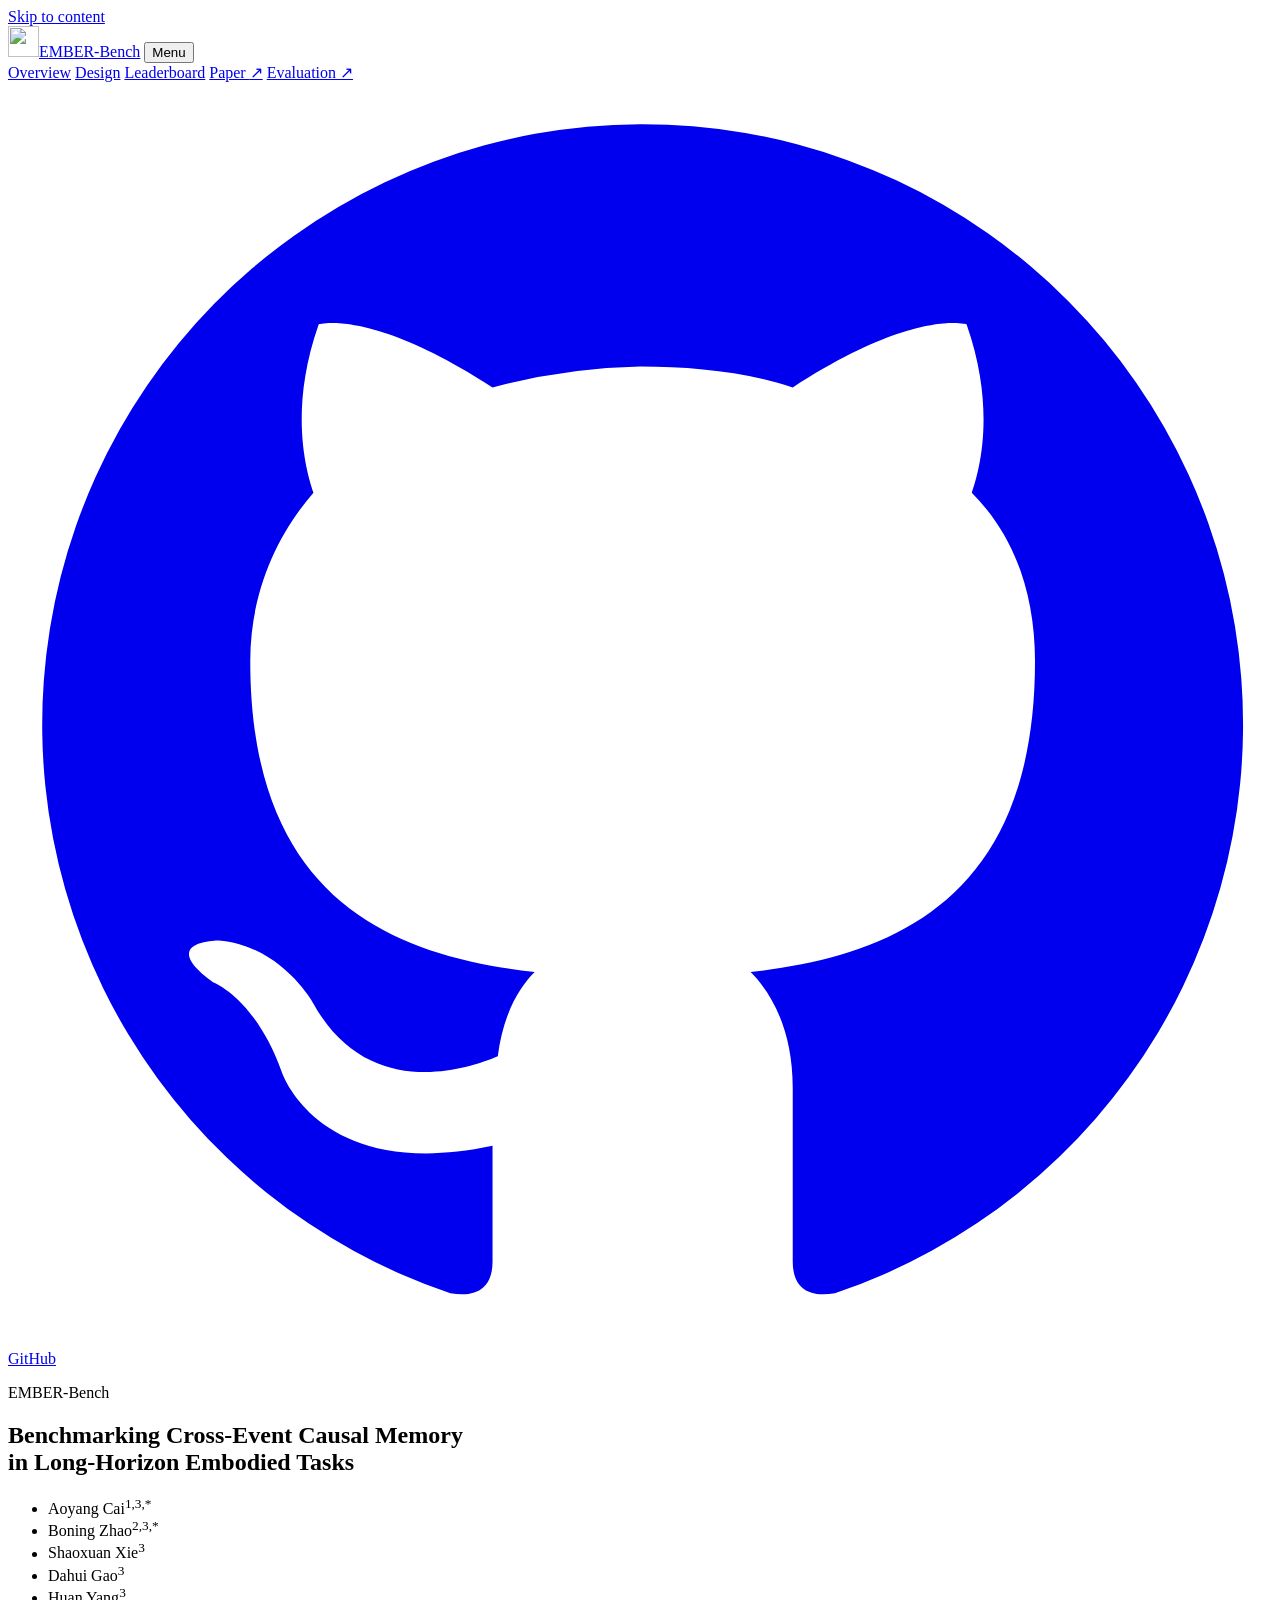
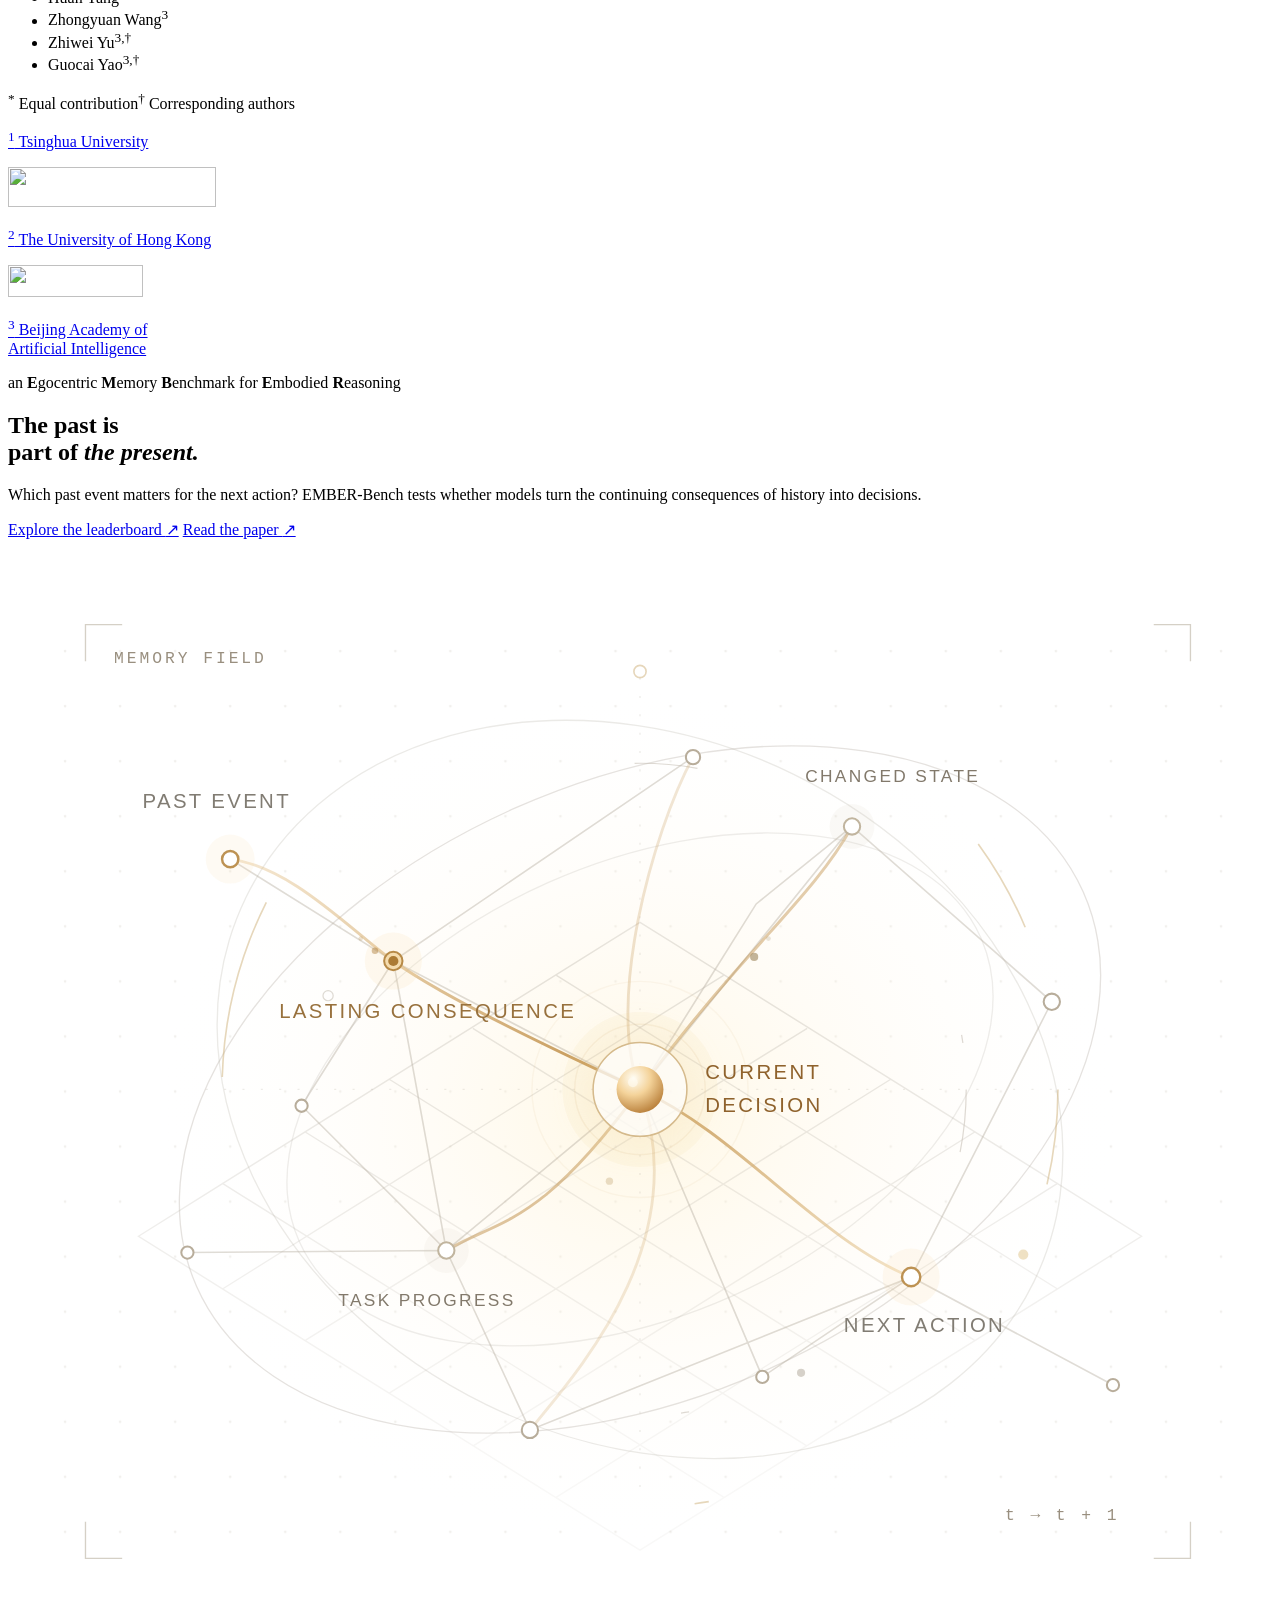
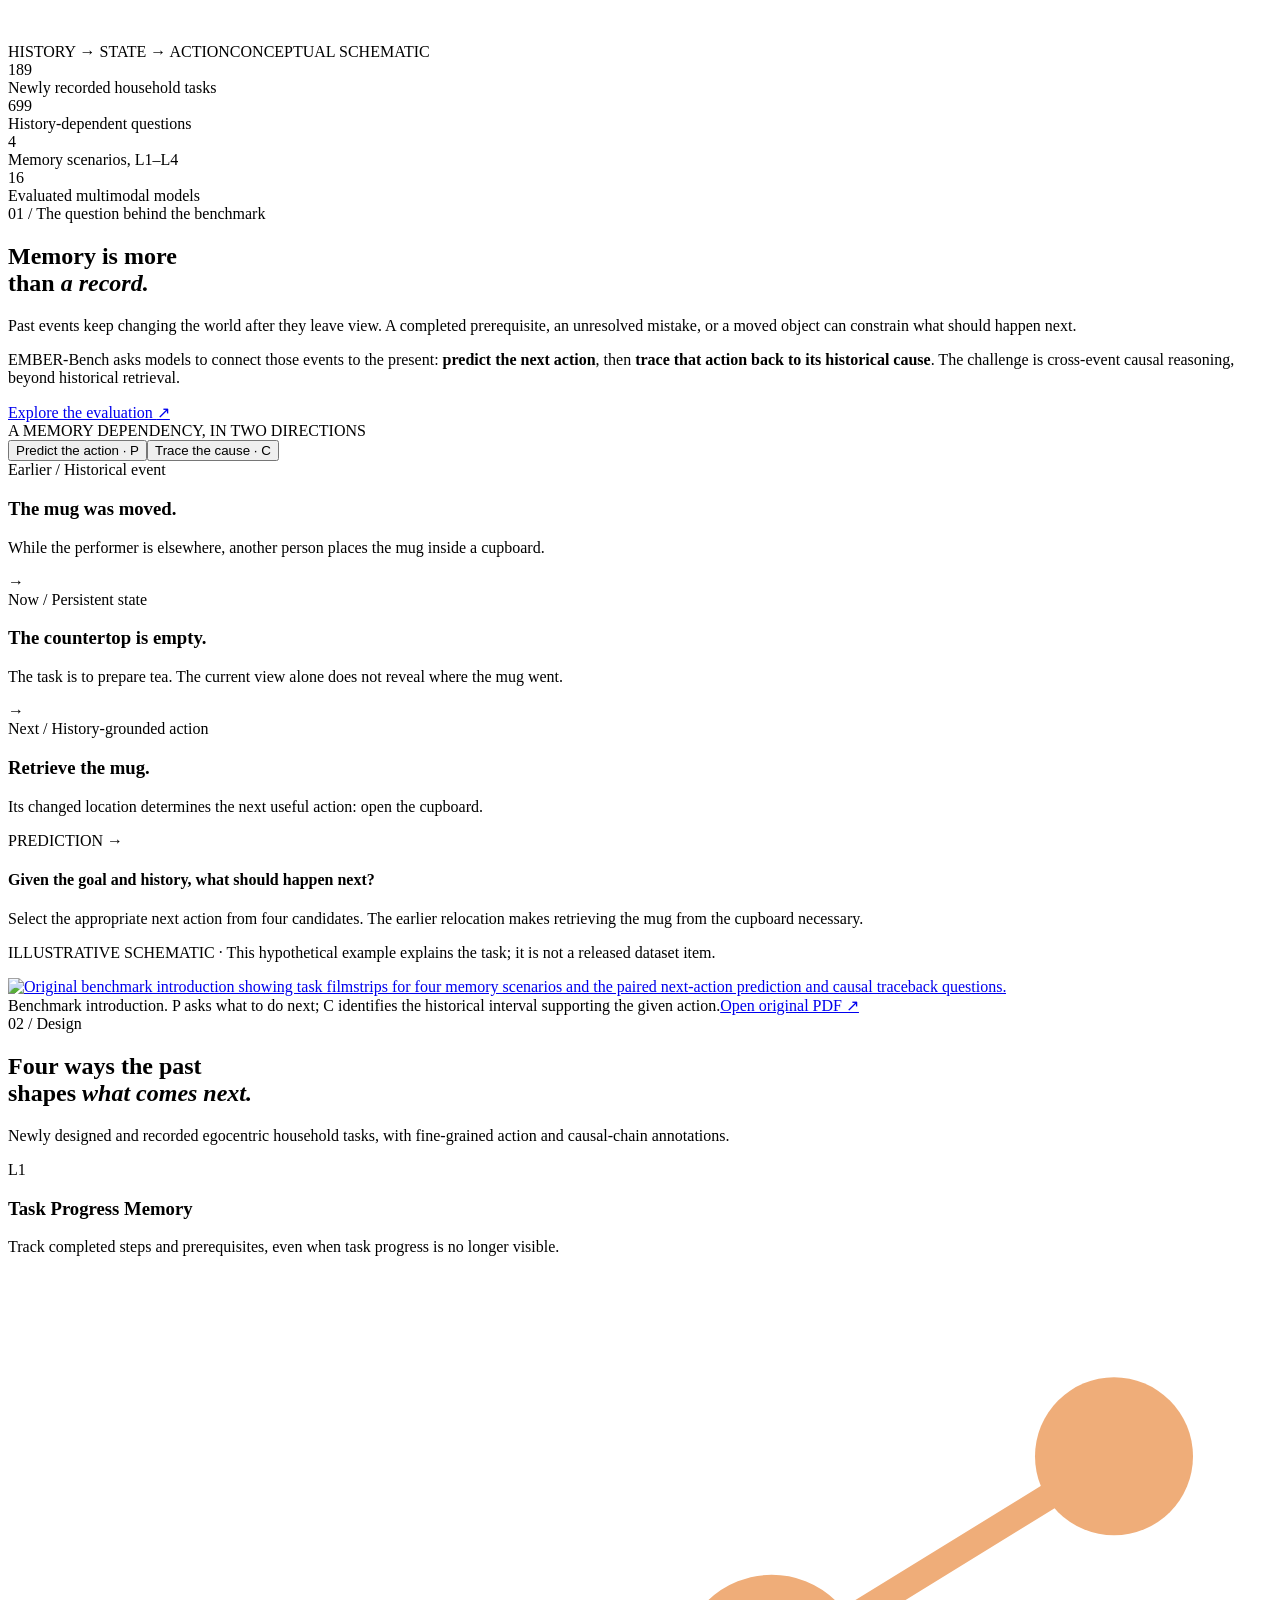
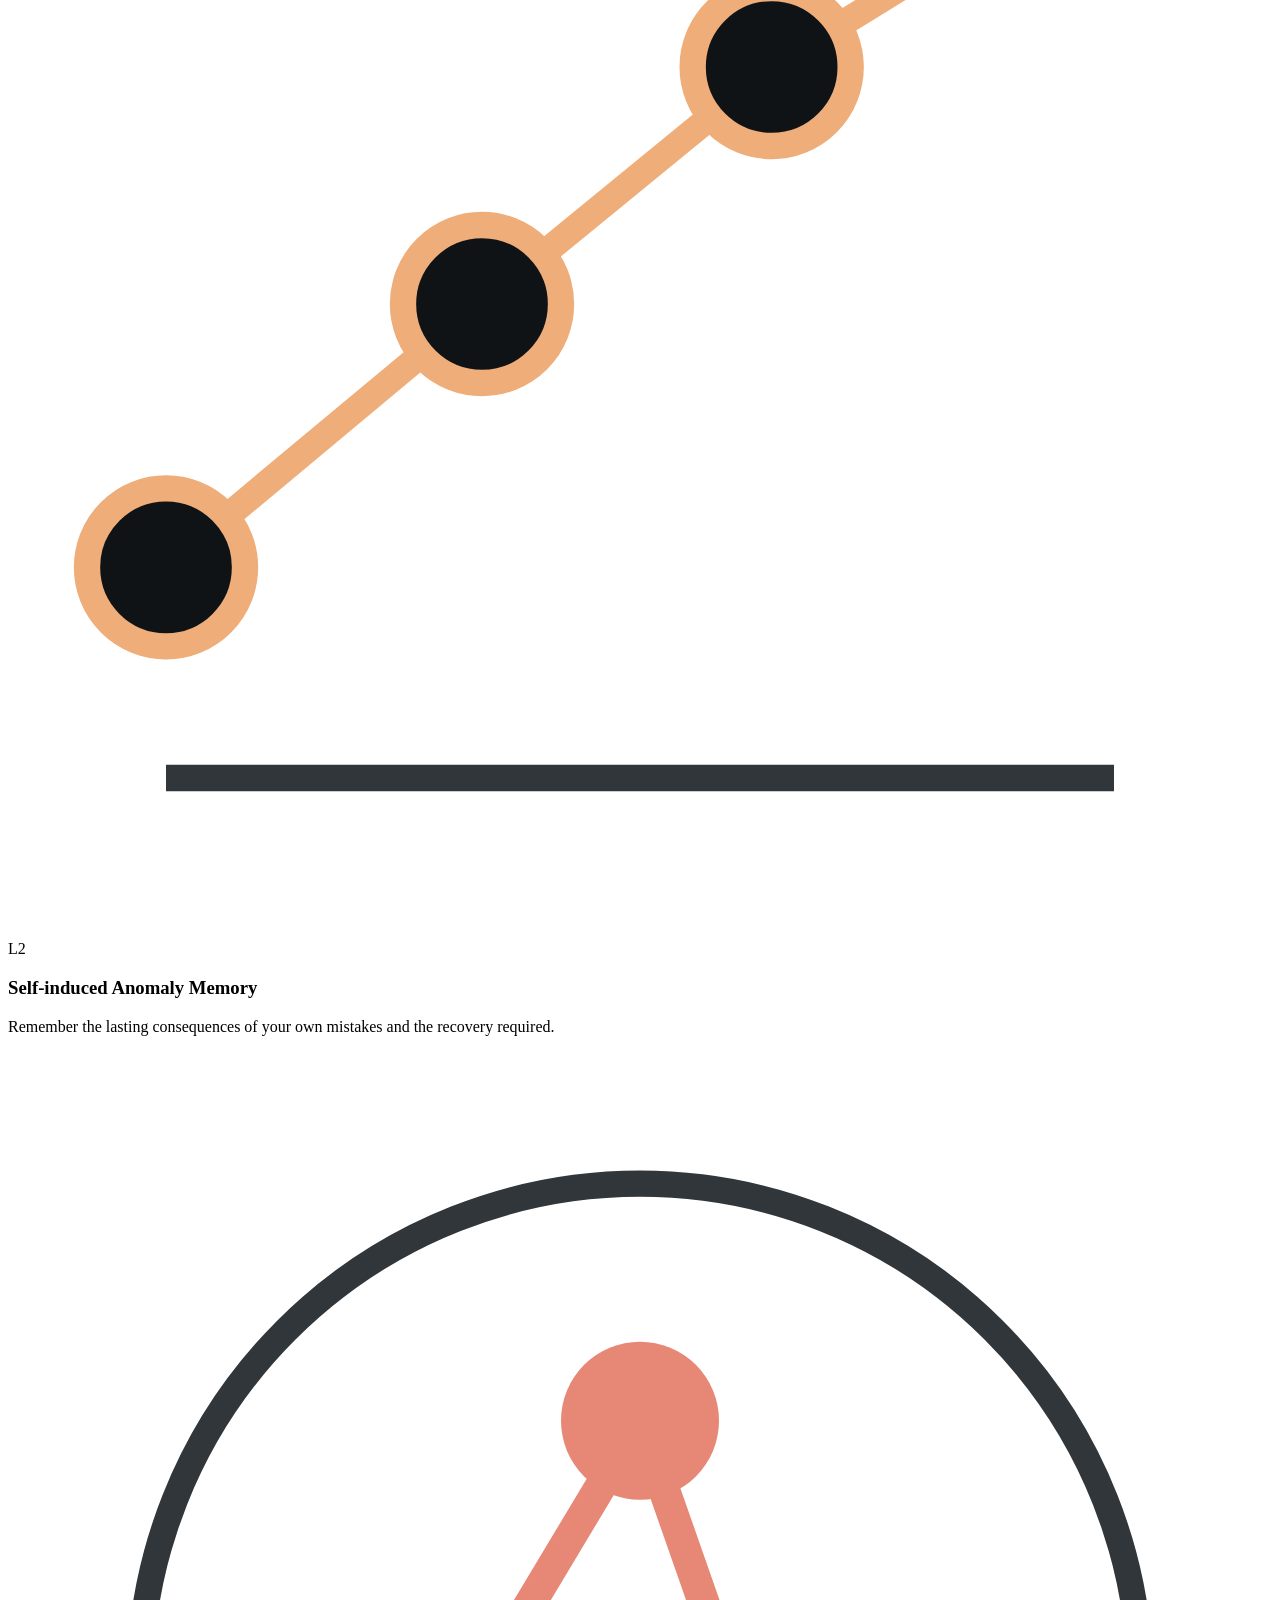
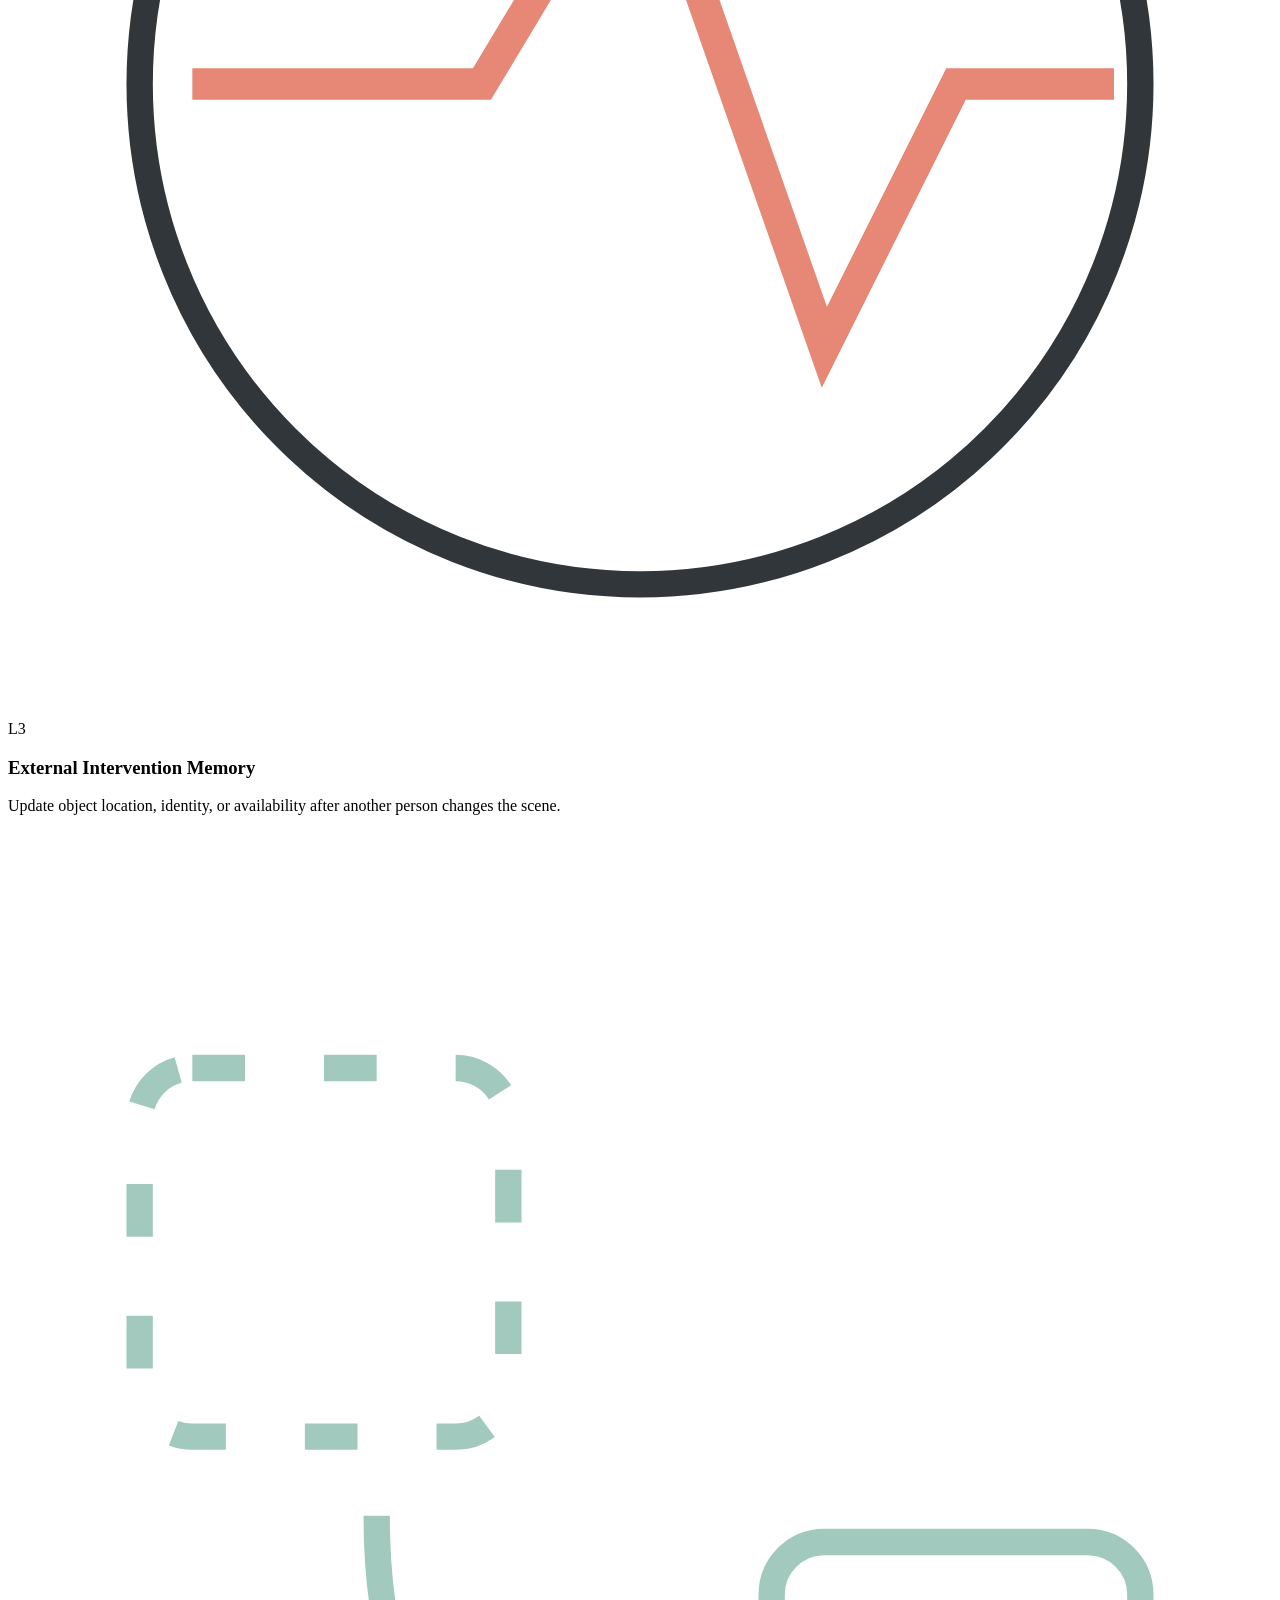
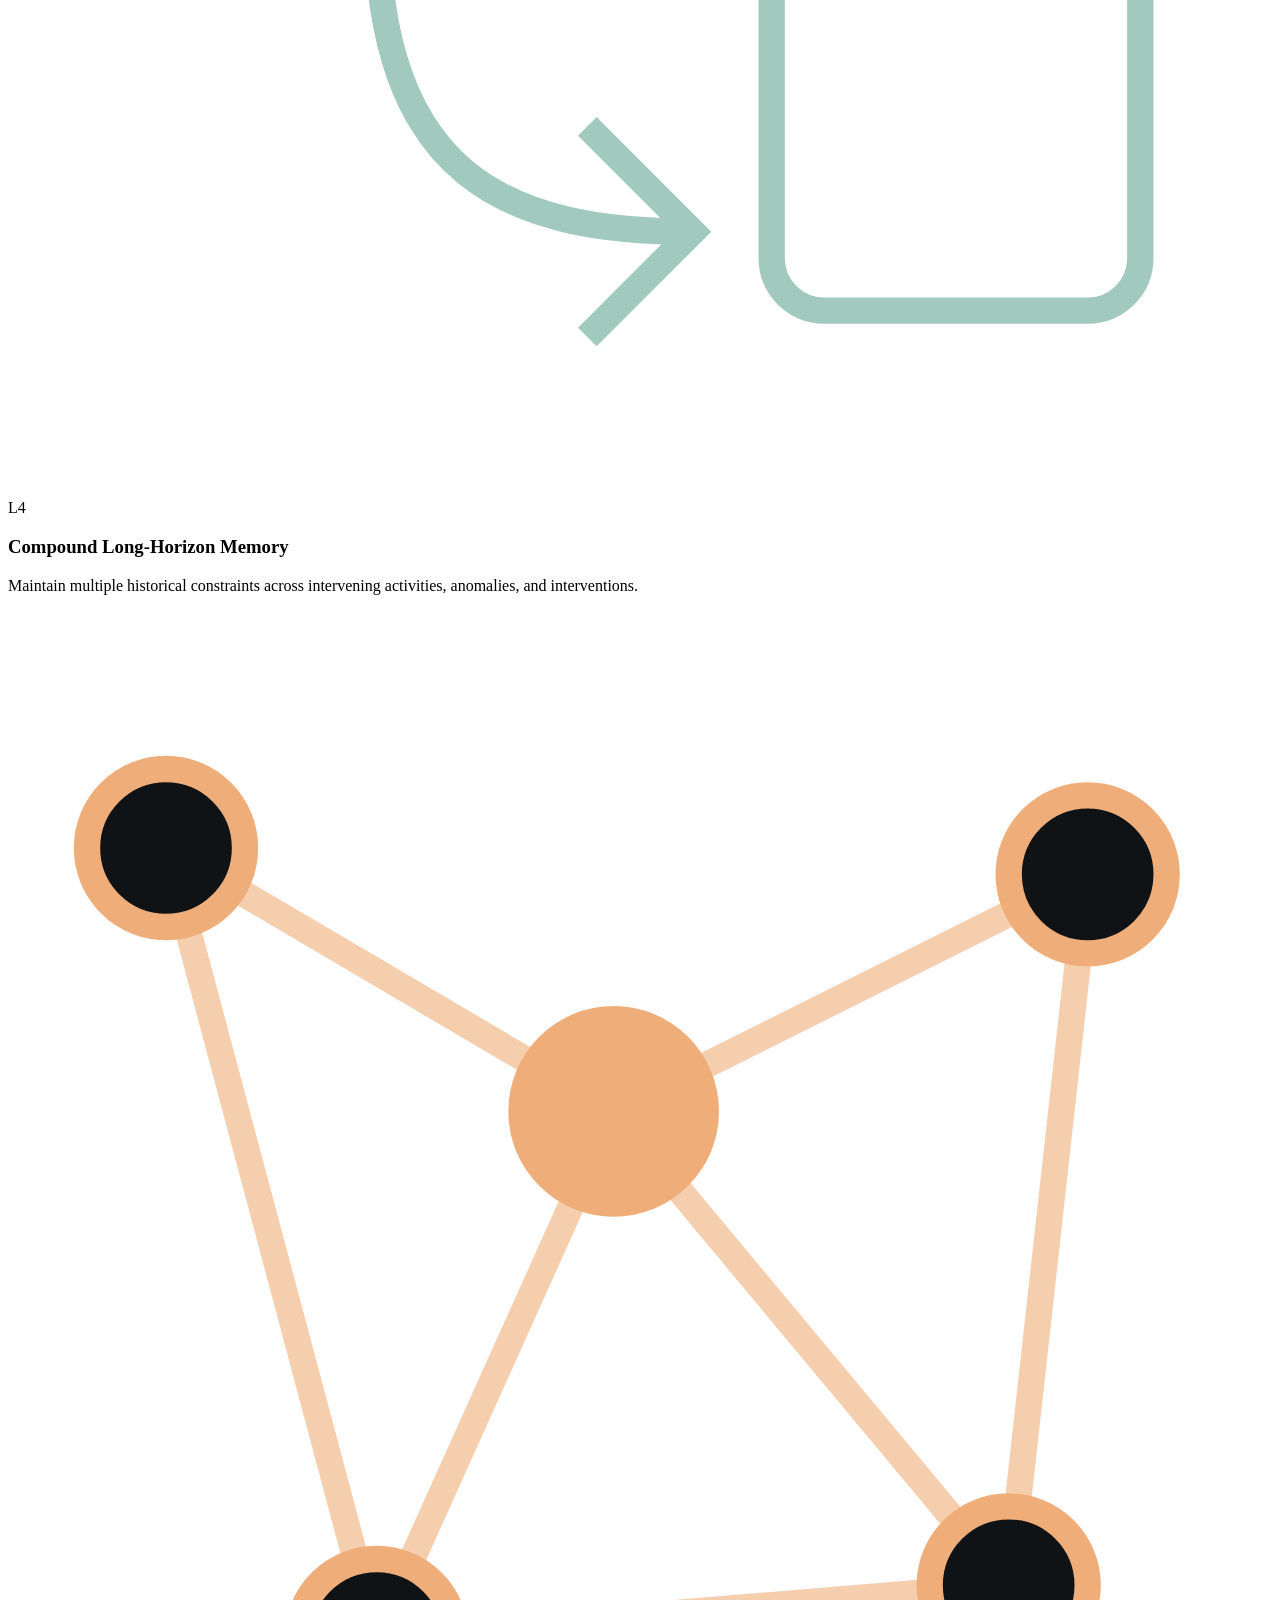
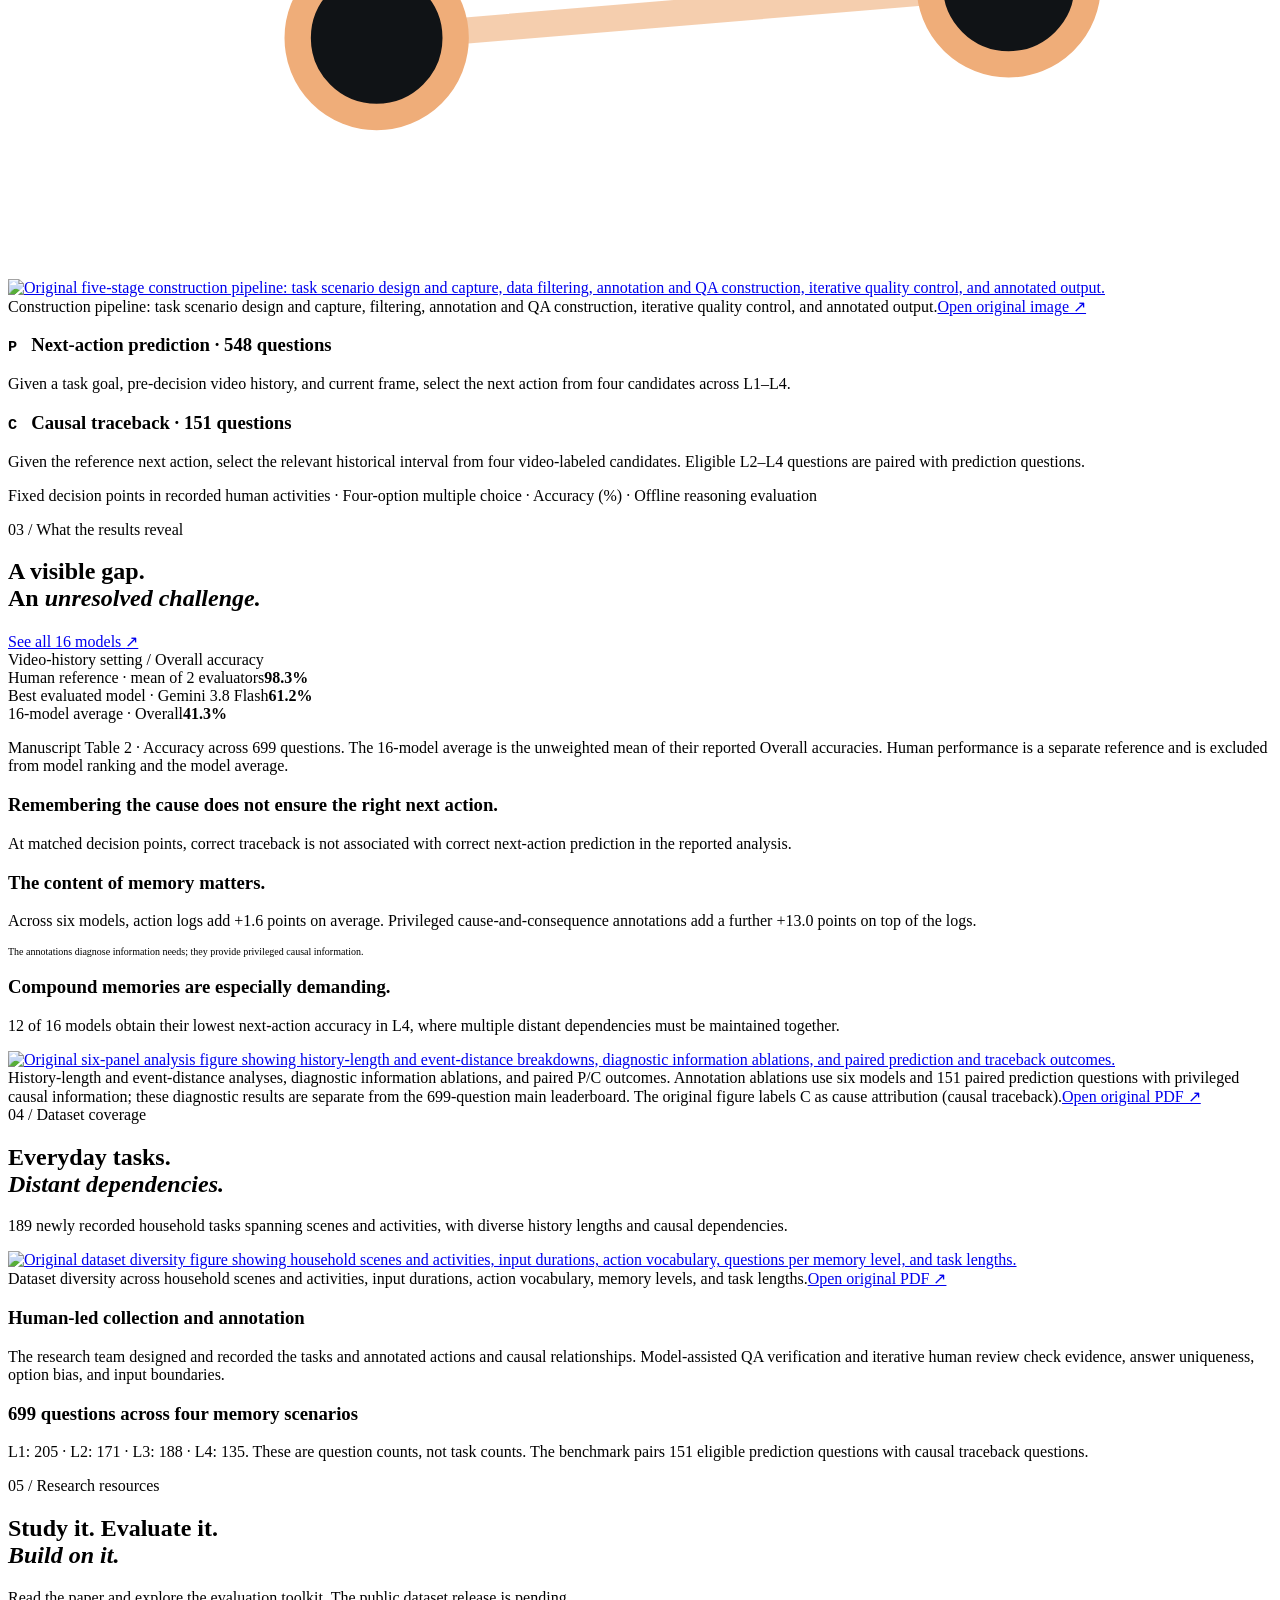
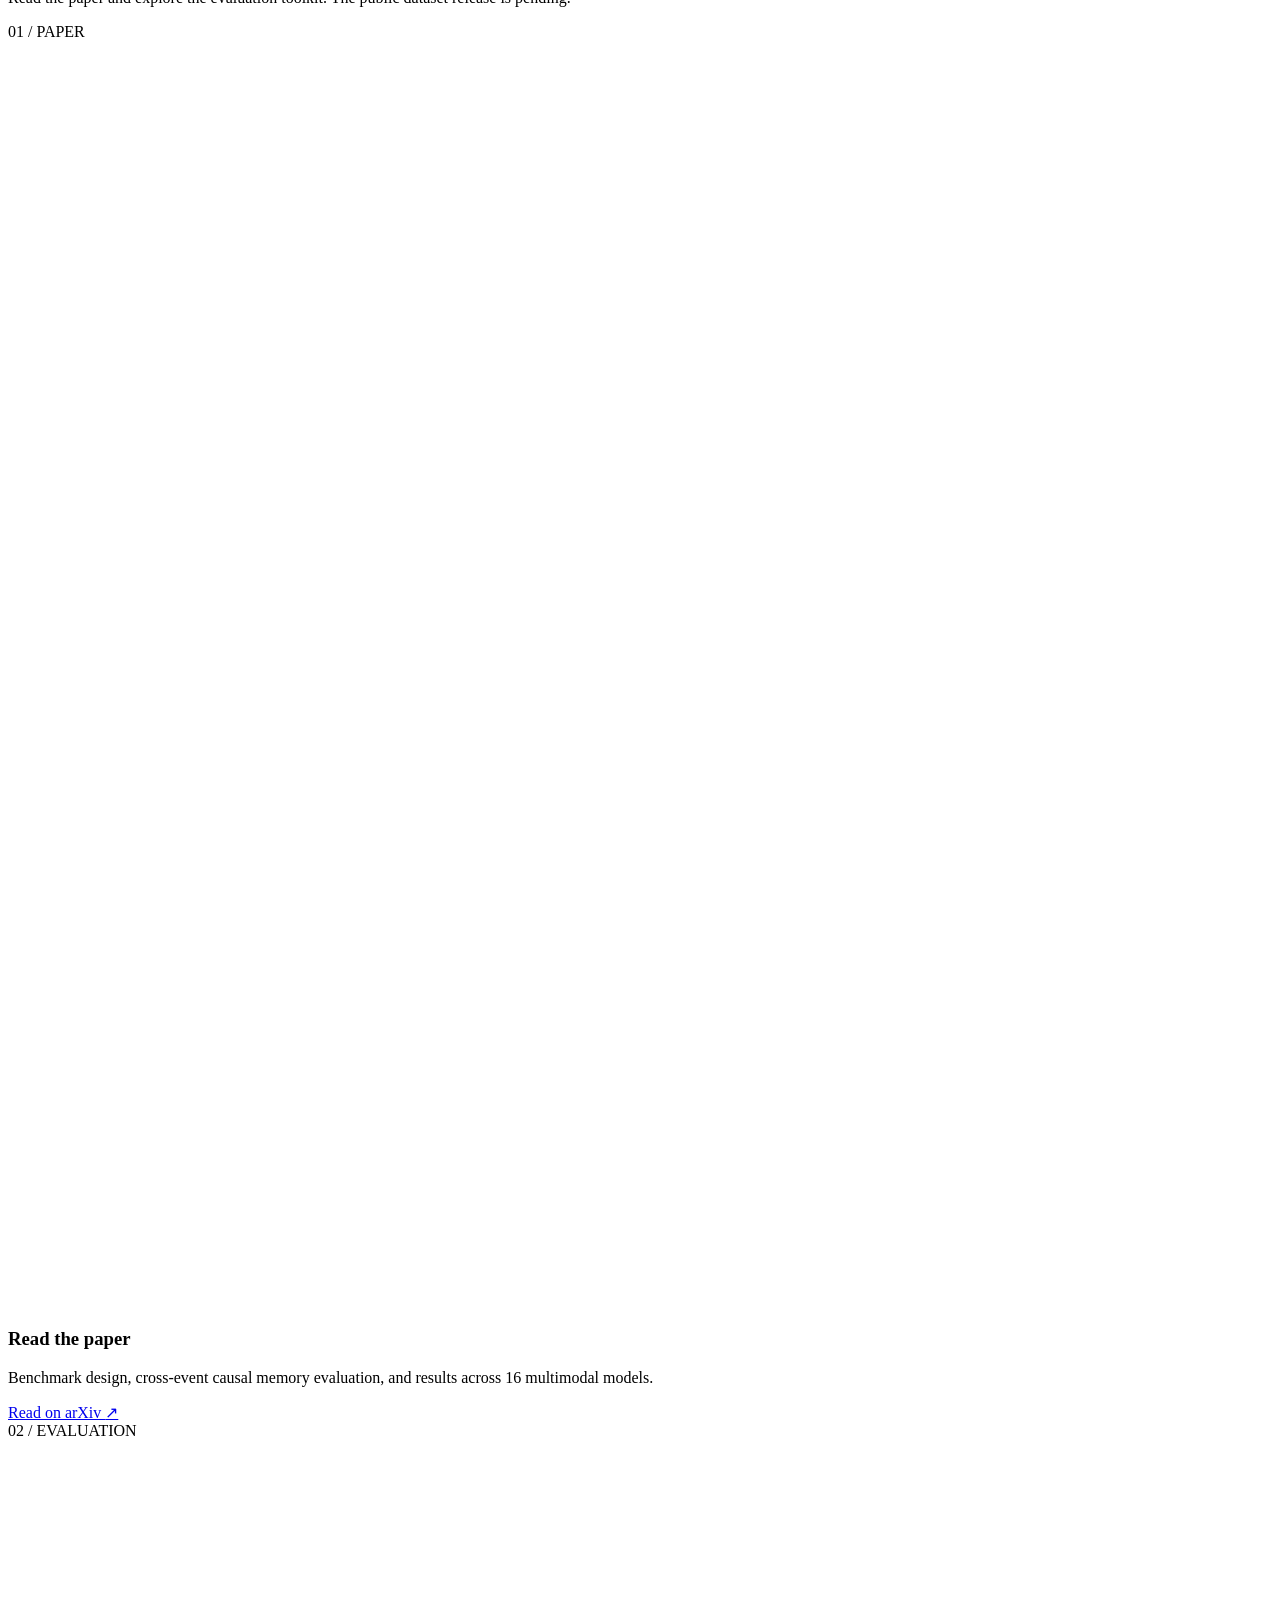
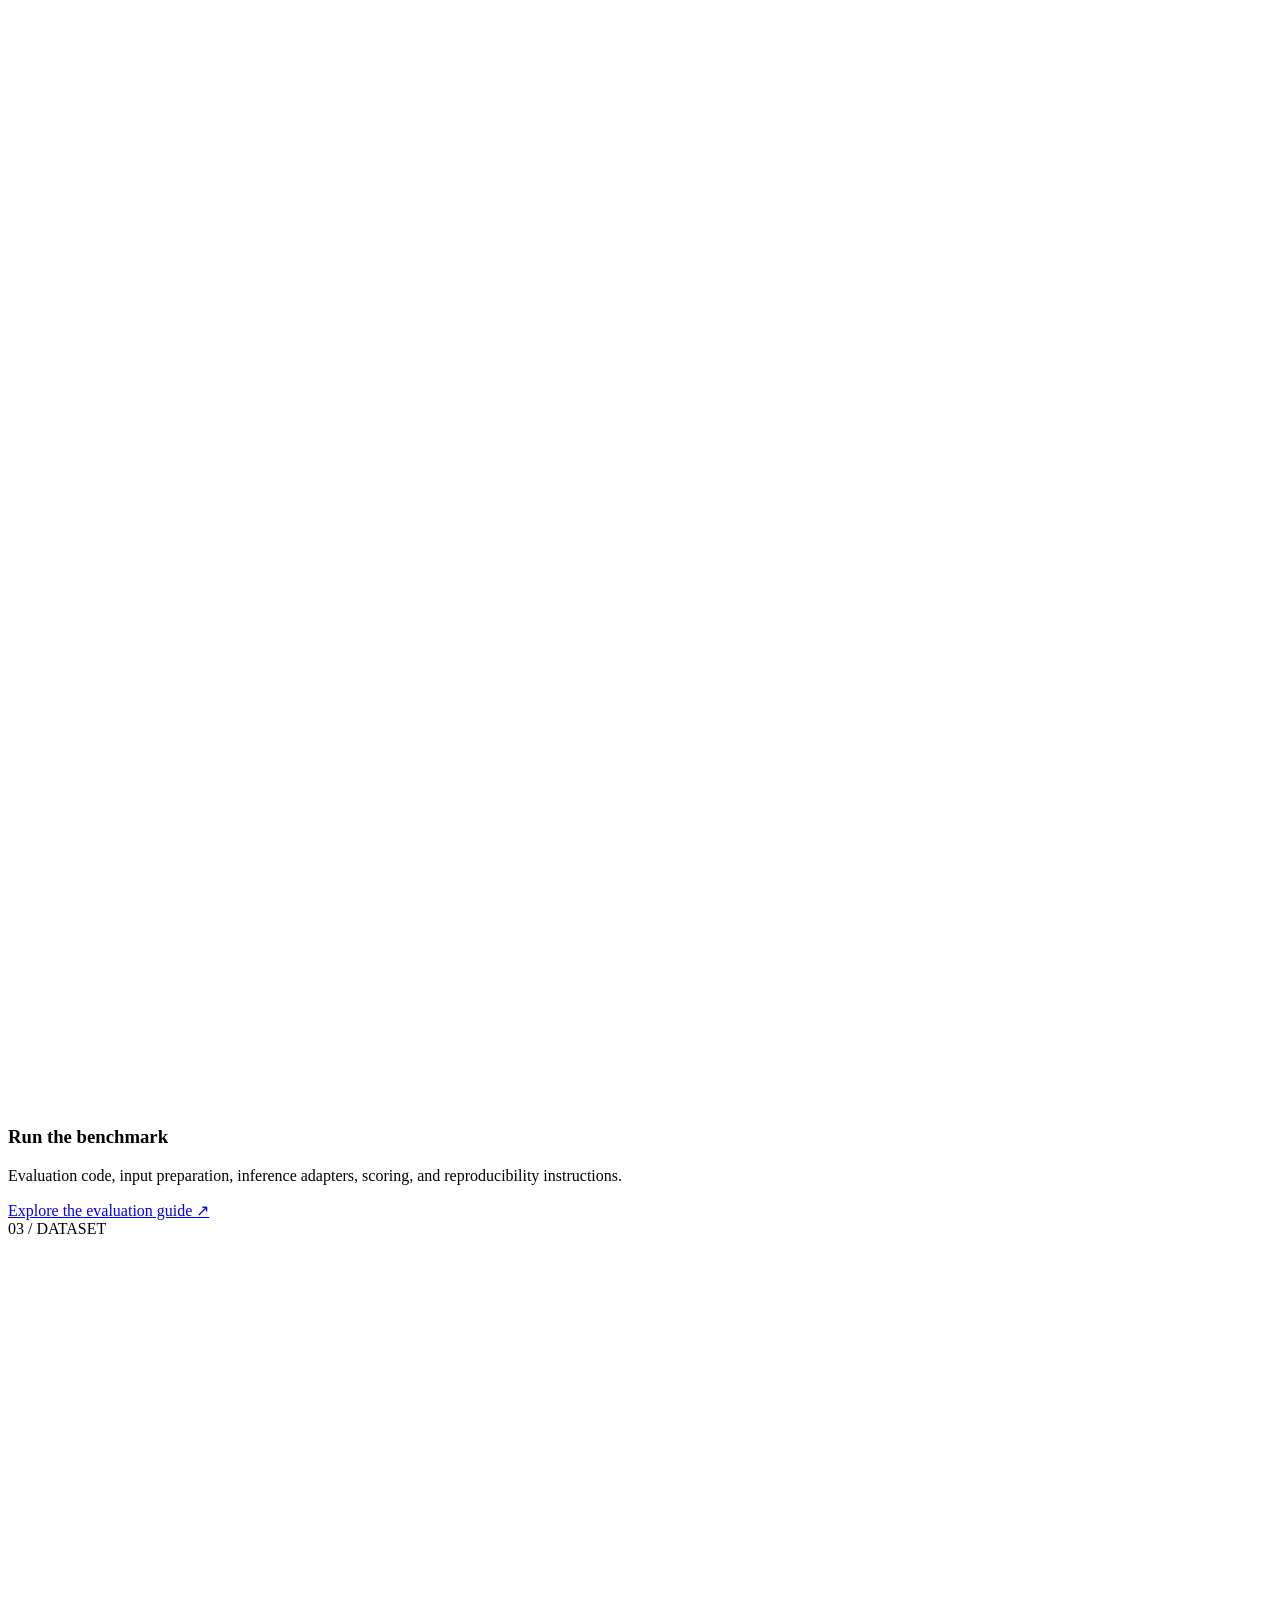
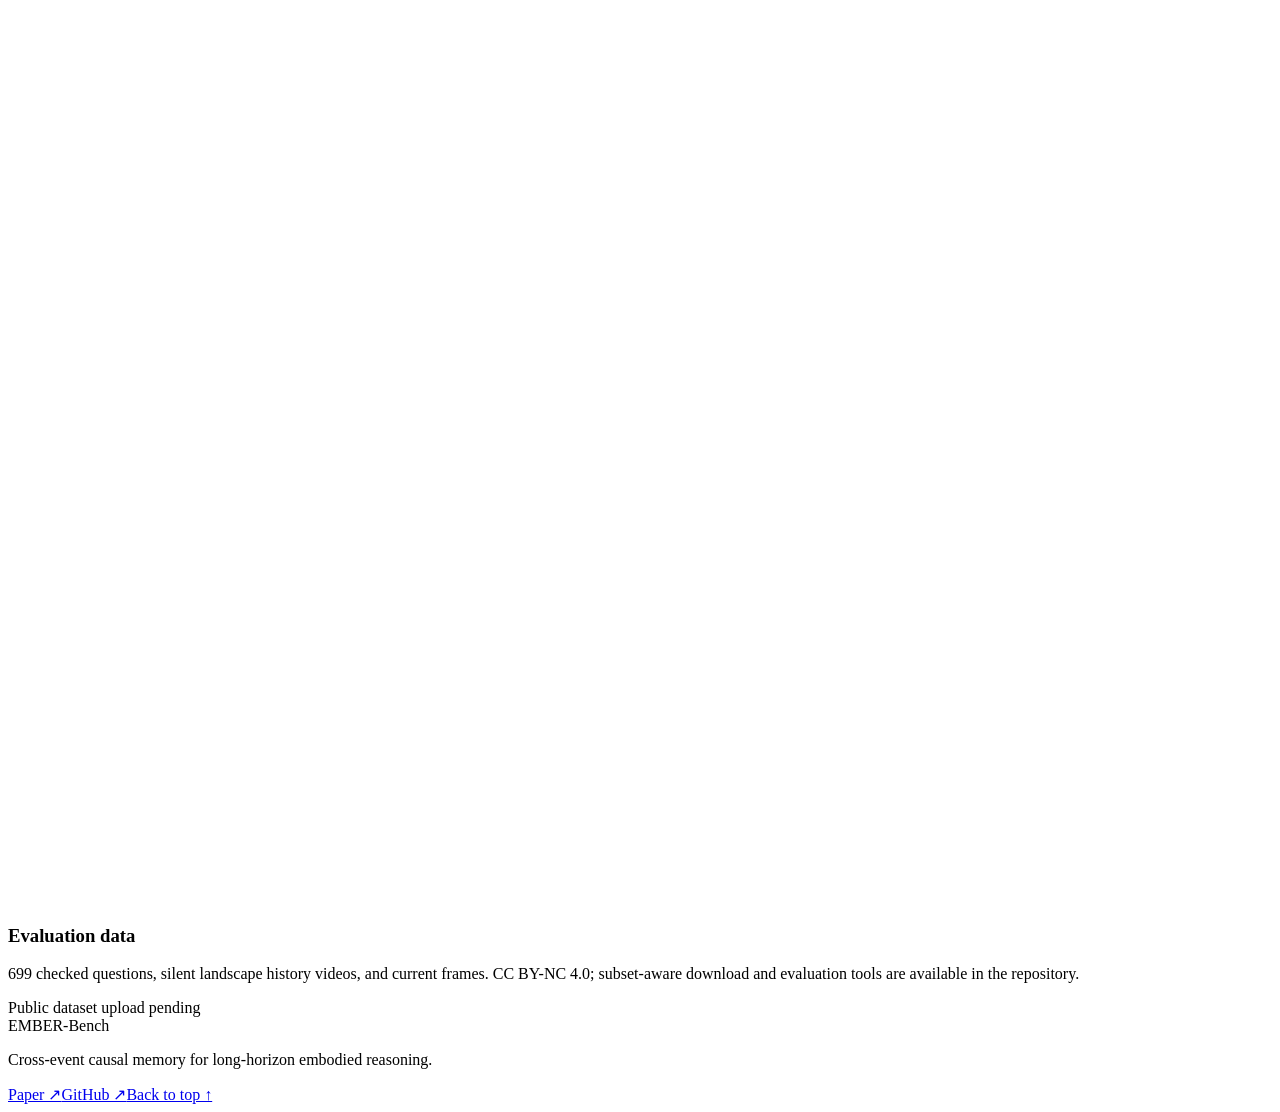
==== commit f15512b2: "Add subset-aware benchmark CLI and verified data release tooling" ====
--- a/docs/index.html
+++ b/docs/index.html
@@ -215,7 +215,7 @@
     <div class="resources-grid">
       <article class="resource"><div class="resource-top"><span>01 / PAPER</span><svg viewBox="0 0 24 24" fill="none" stroke-width="1.3" aria-hidden="true"><path d="M6 3h8l4 4v14H6ZM14 3v5h4M9 12h6m-6 4h6"/></svg></div><h3>Read the paper</h3><p>Benchmark design, cross-event causal memory evaluation, and results across 16 multimodal models.</p><a href="https://arxiv.org/abs/2610.05013">Read on arXiv <span aria-hidden="true">↗</span></a></article>
       <article class="resource"><div class="resource-top"><span>02 / EVALUATION</span><svg viewBox="0 0 24 24" fill="none" stroke-width="1.3" aria-hidden="true"><path d="m7 6-5 6 5 6m10-12 5 6-5 6M14 3l-4 18"/></svg></div><h3>Run the benchmark</h3><p>Evaluation code, input preparation, inference adapters, scoring, and reproducibility instructions.</p><a href="https://github.com/ZHAOAlexGoat/EMBER-Bench/blob/main/evaluation/README.md" data-repo-path="blob/main/evaluation/README.md">Explore the evaluation guide <span aria-hidden="true">↗</span></a></article>
-      <article class="resource"><div class="resource-top"><span>03 / DATASET</span><svg viewBox="0 0 24 24" fill="none" stroke-width="1.3" aria-hidden="true"><ellipse cx="12" cy="5" rx="8" ry="3"/><path d="M4 5v7c0 4 16 4 16 0V5M4 12v7c0 4 16 4 16 0v-7"/></svg></div><h3>The next release</h3><p>Full videos, questions, and annotations will be announced in the repository with access instructions.</p><span class="pending-badge">Public dataset release pending</span></article>
+      <article class="resource"><div class="resource-top"><span>03 / DATASET</span><svg viewBox="0 0 24 24" fill="none" stroke-width="1.3" aria-hidden="true"><ellipse cx="12" cy="5" rx="8" ry="3"/><path d="M4 5v7c0 4 16 4 16 0V5M4 12v7c0 4 16 4 16 0v-7"/></svg></div><h3>Evaluation data</h3><p>699 checked questions, silent landscape history videos, and current frames. CC BY-NC 4.0; subset-aware download and evaluation tools are available in the repository.</p><span class="pending-badge">Public dataset upload pending</span></article>
     </div>
   </section>
 </main>
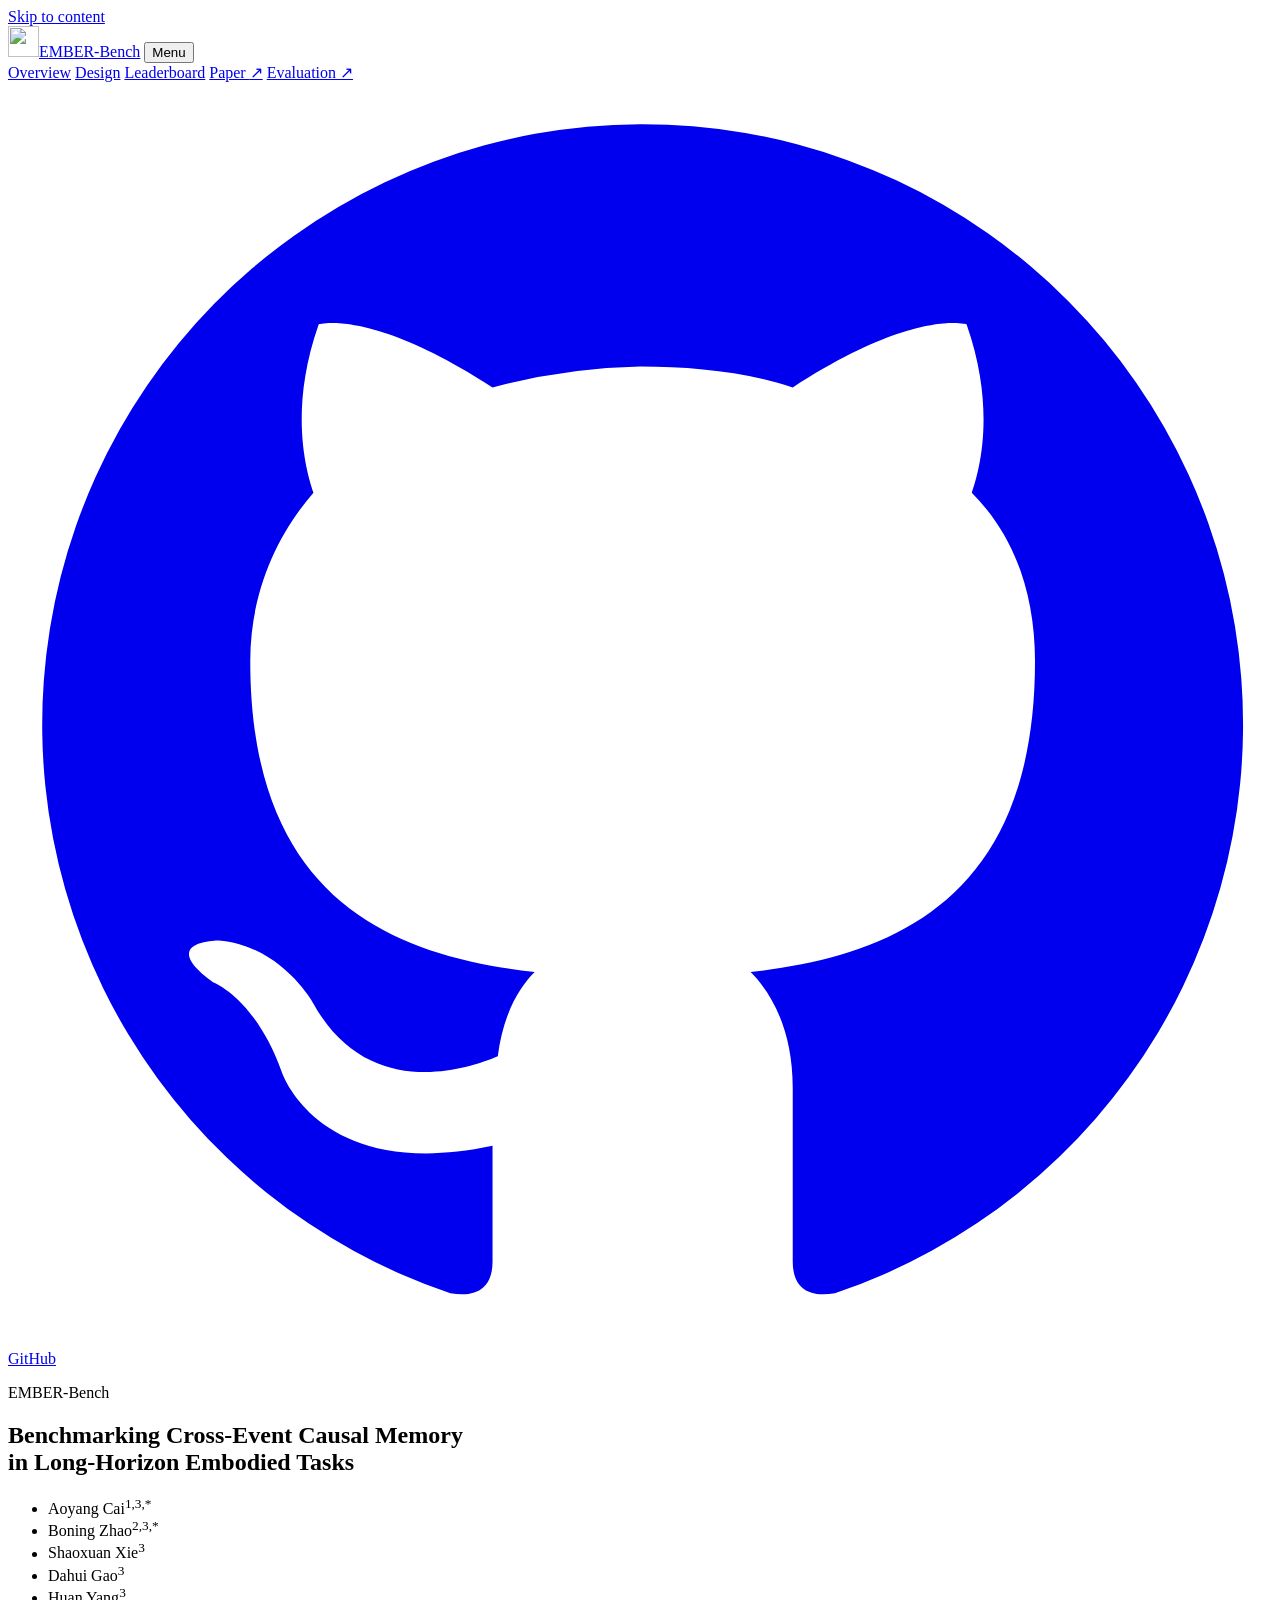
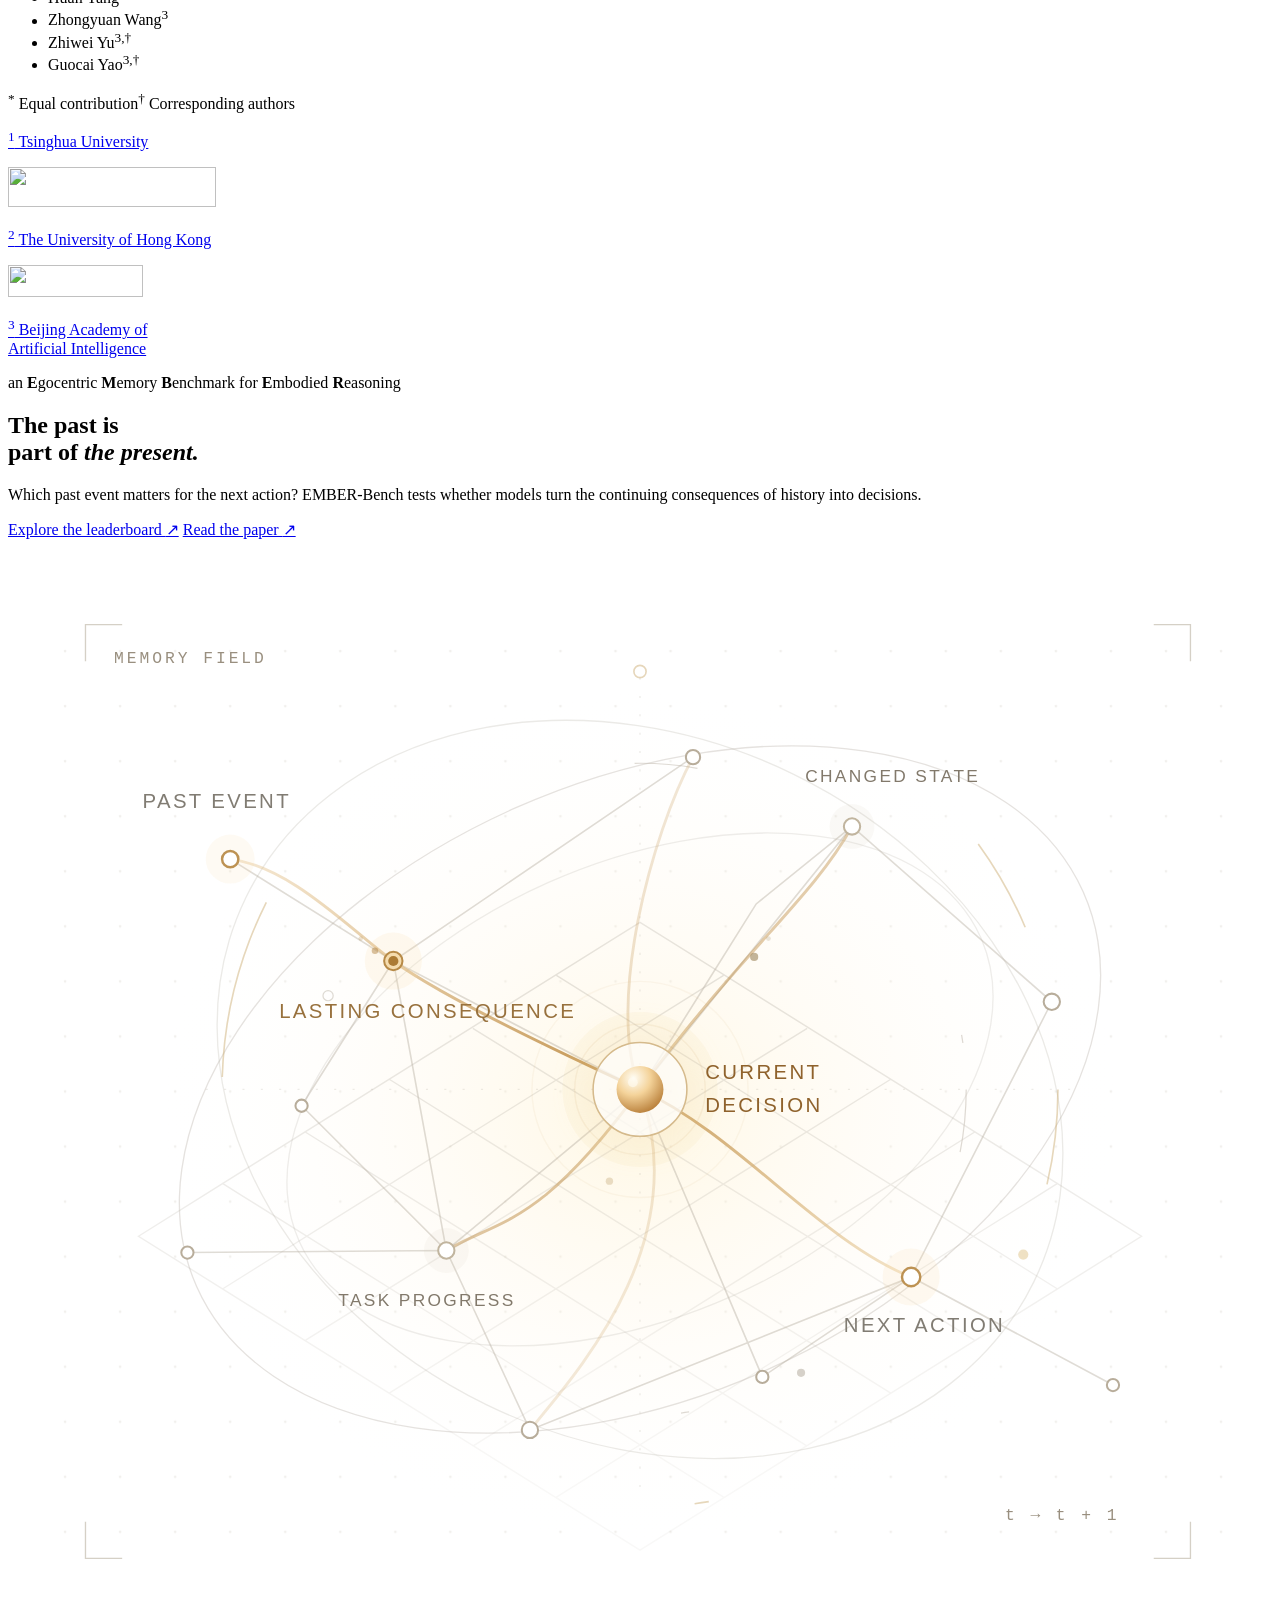
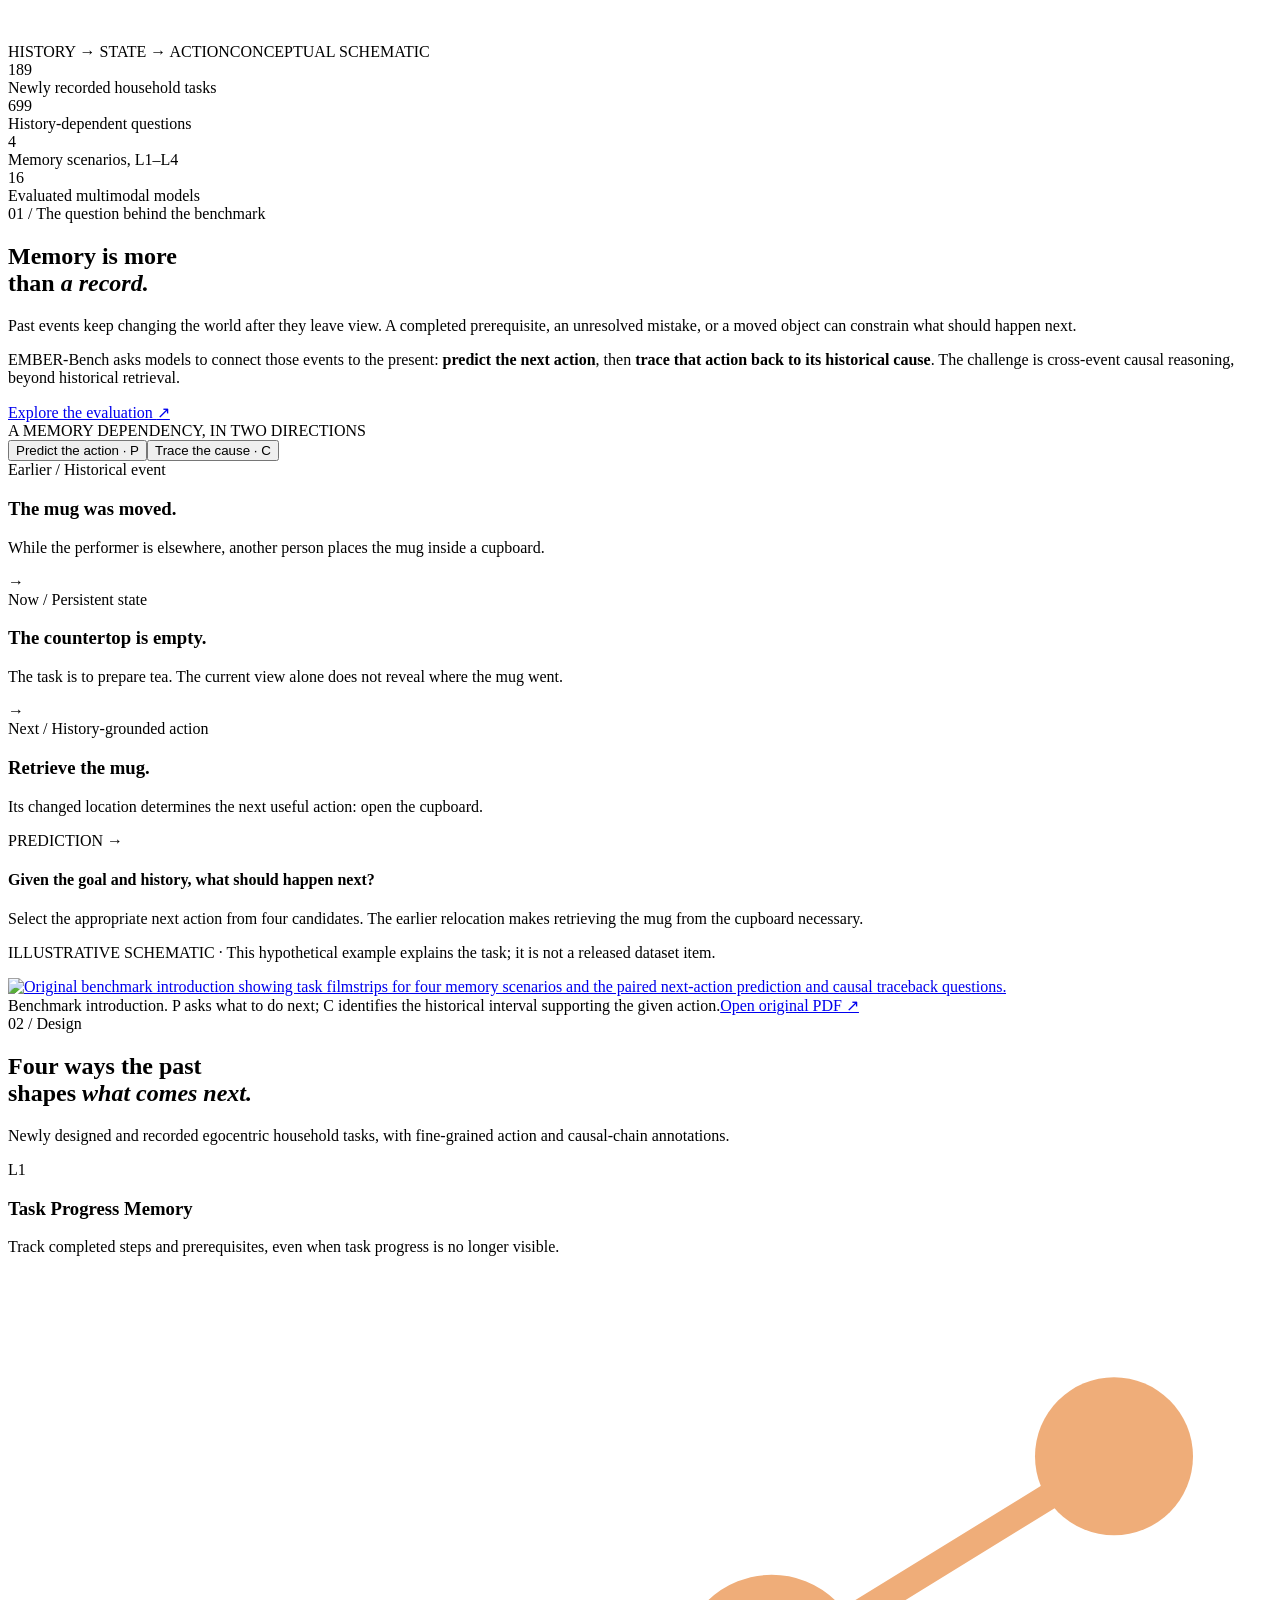
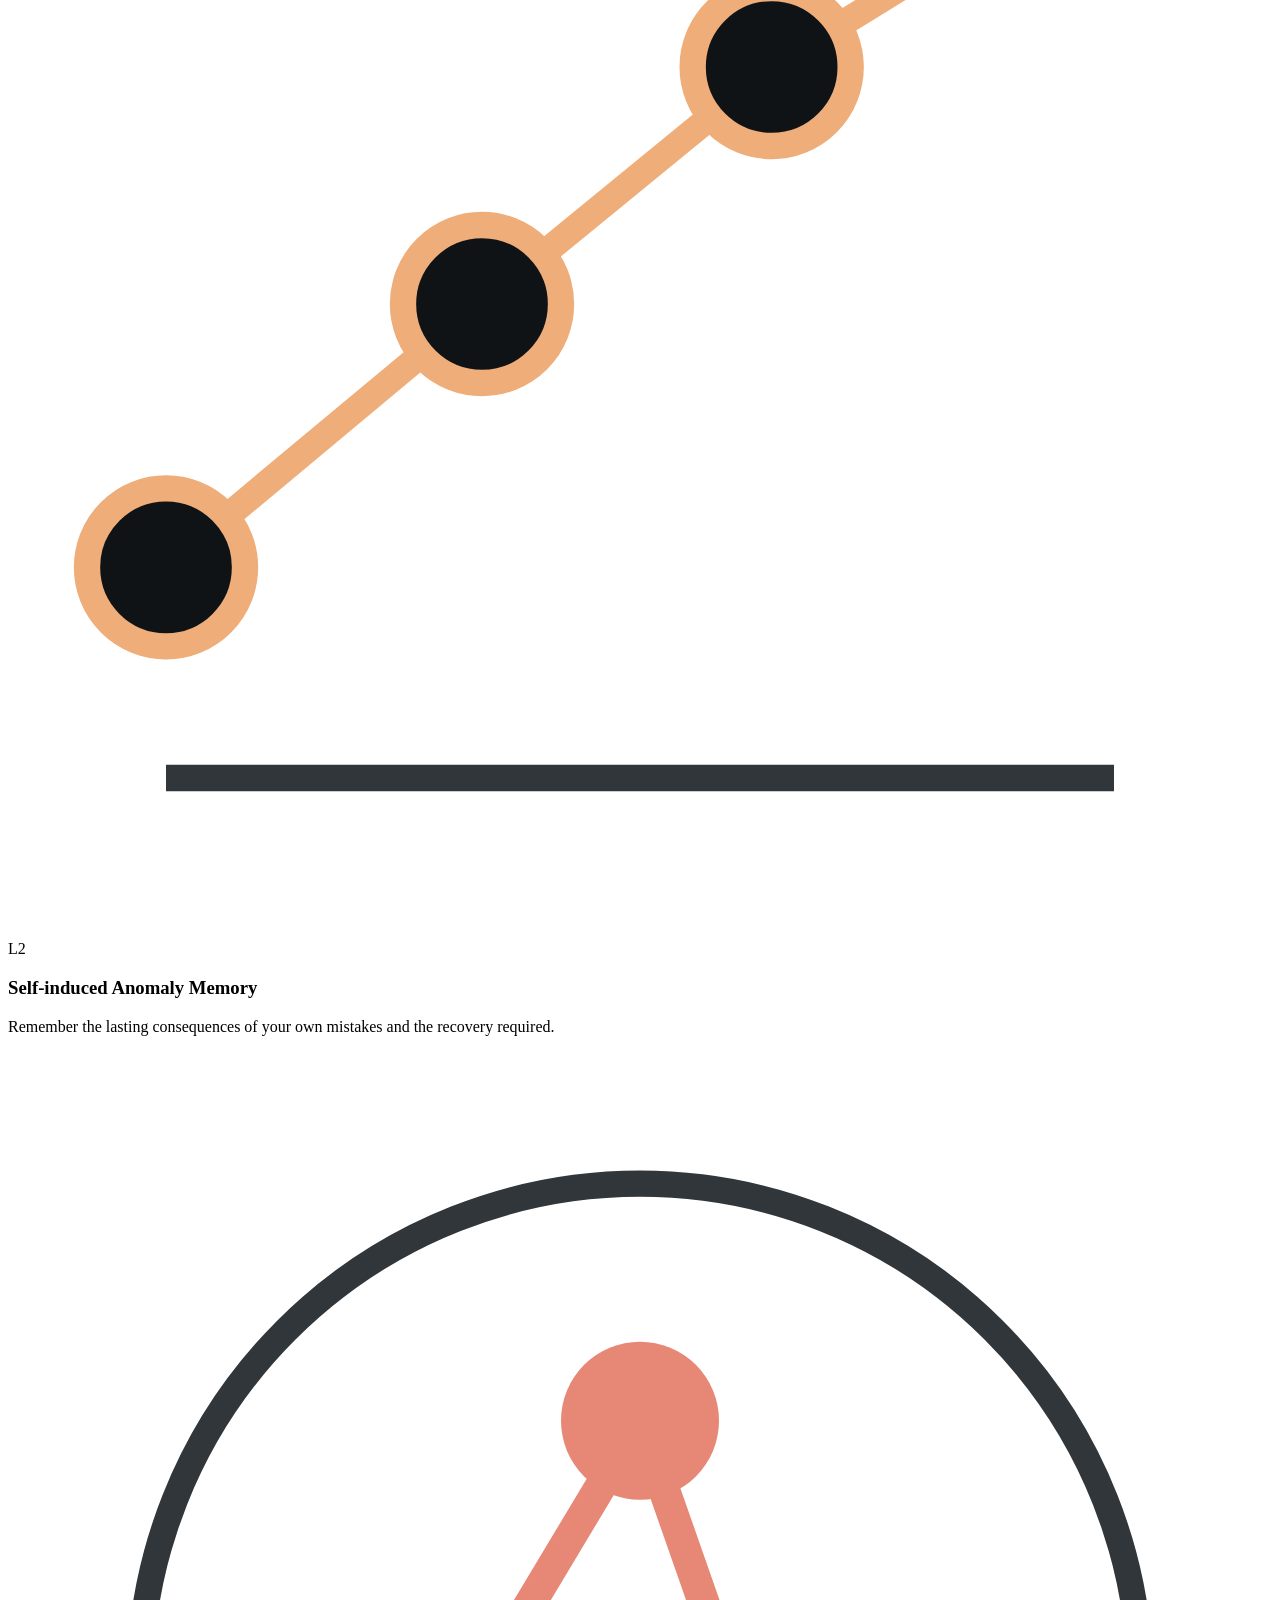
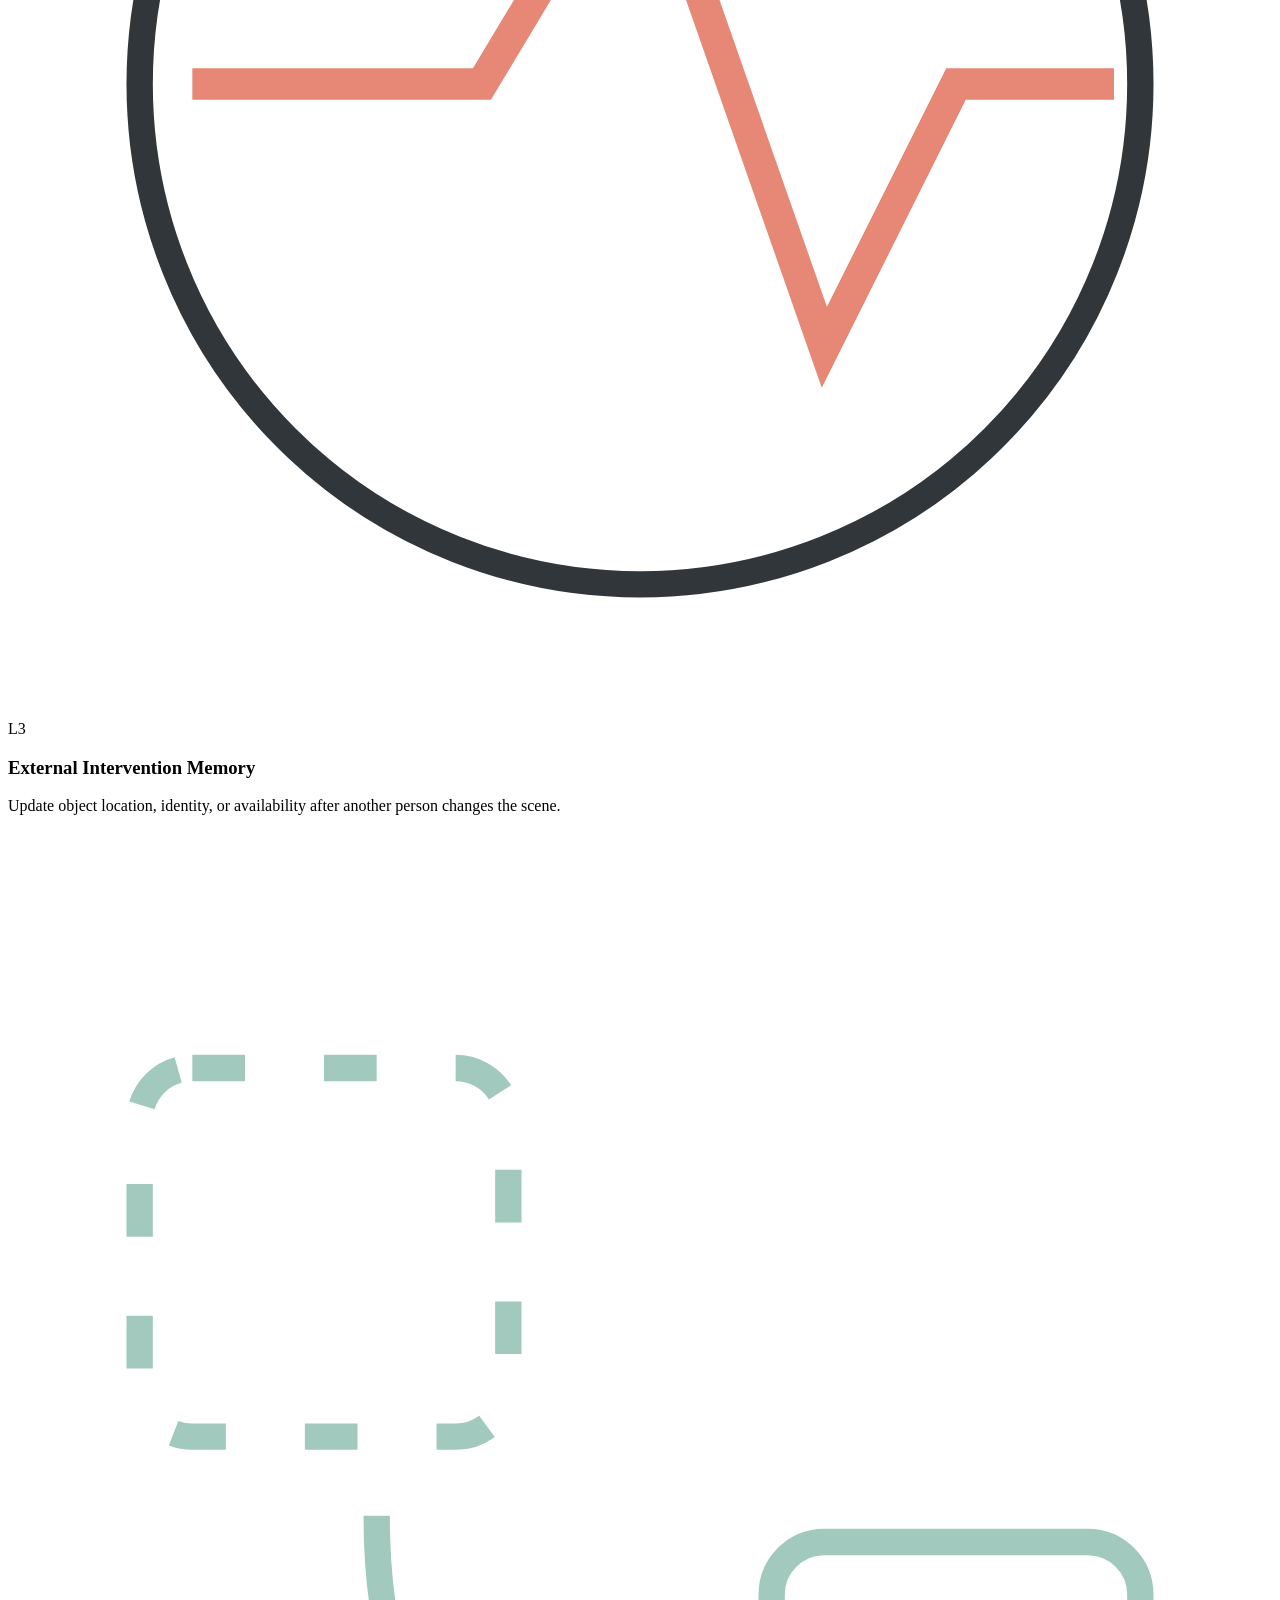
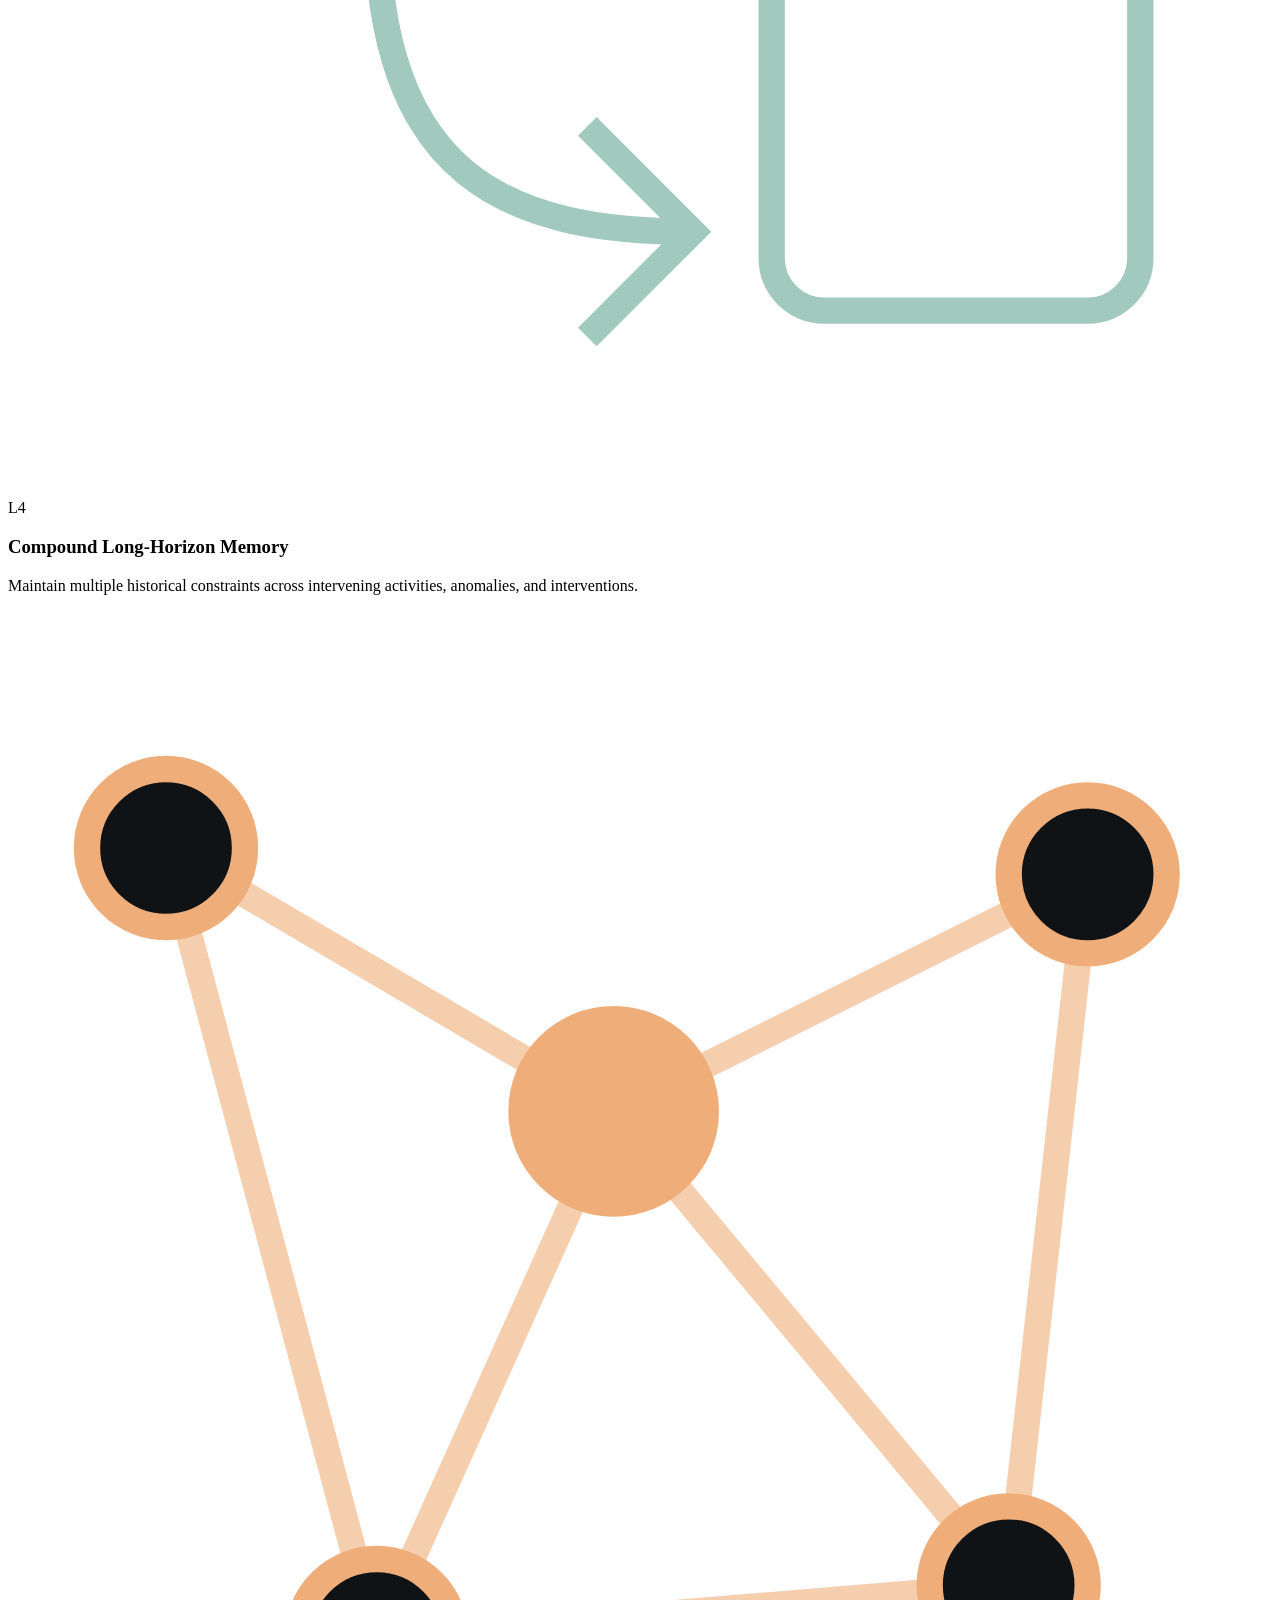
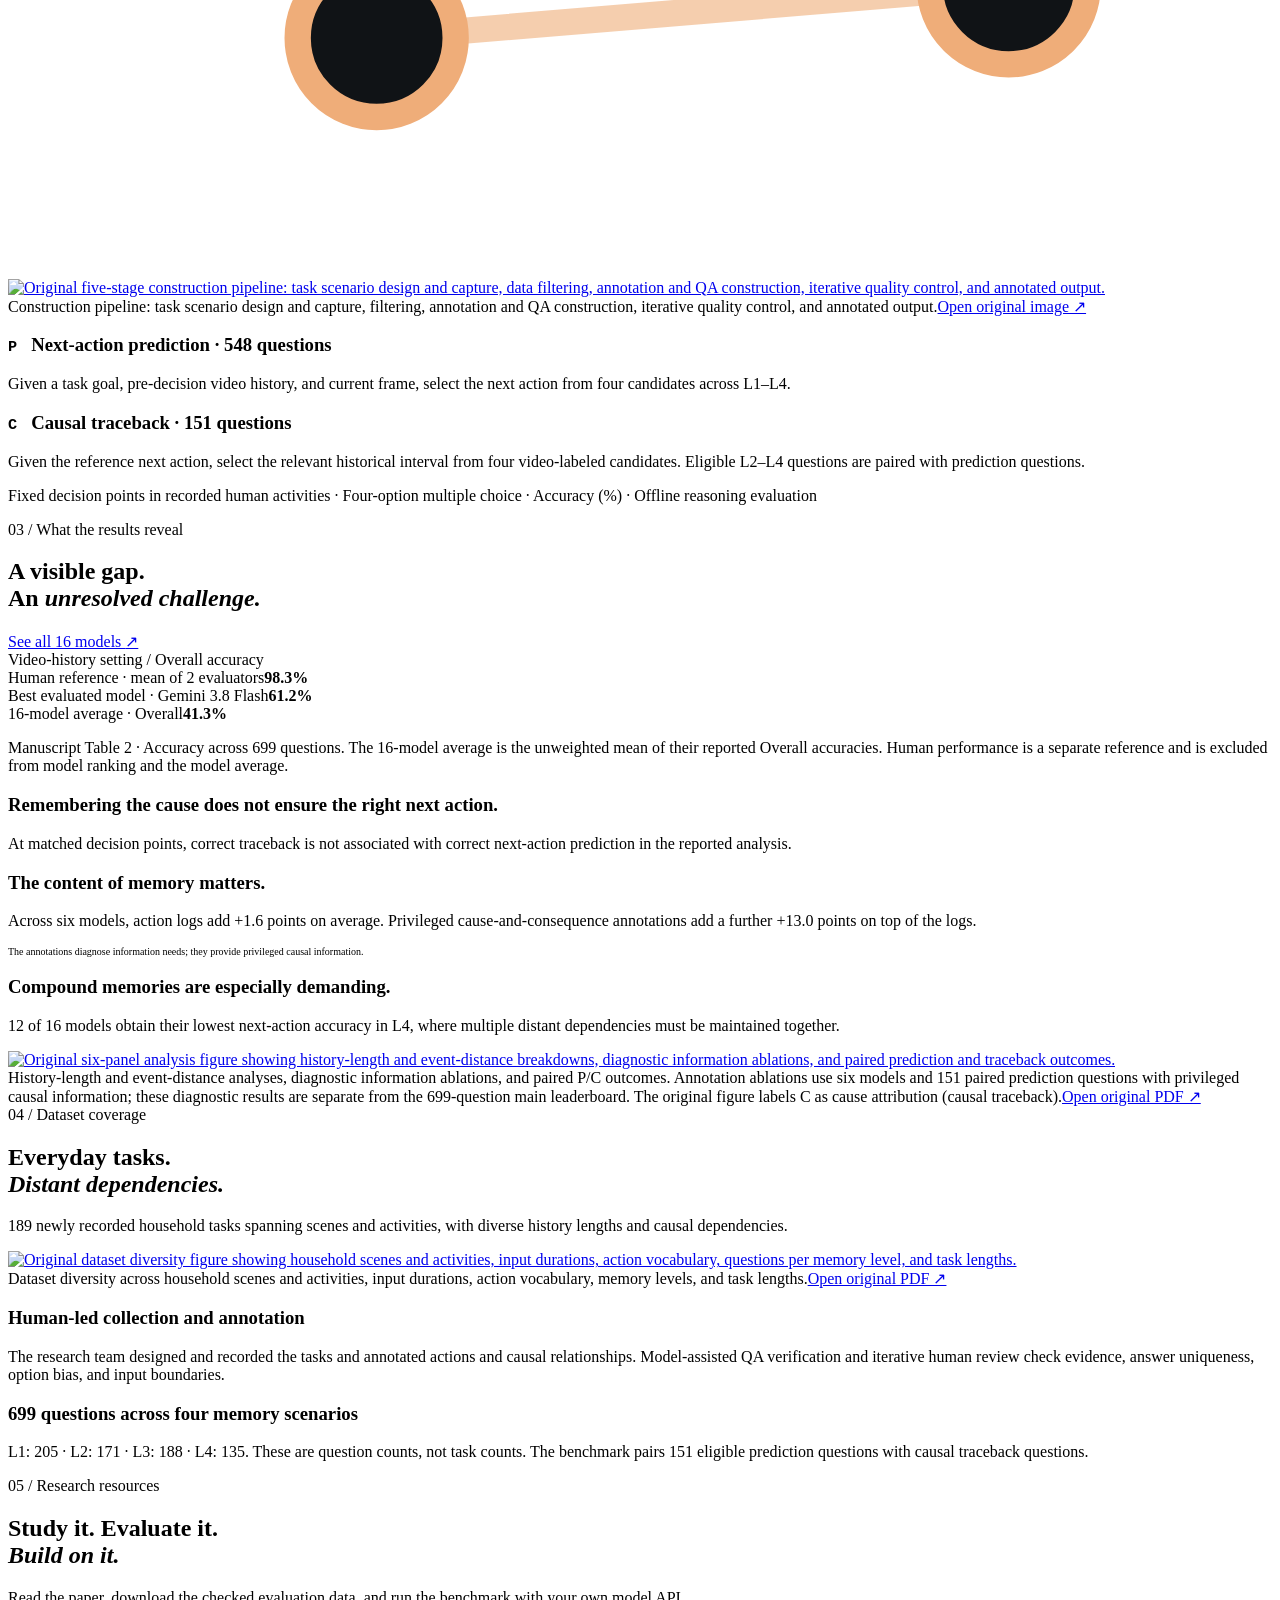
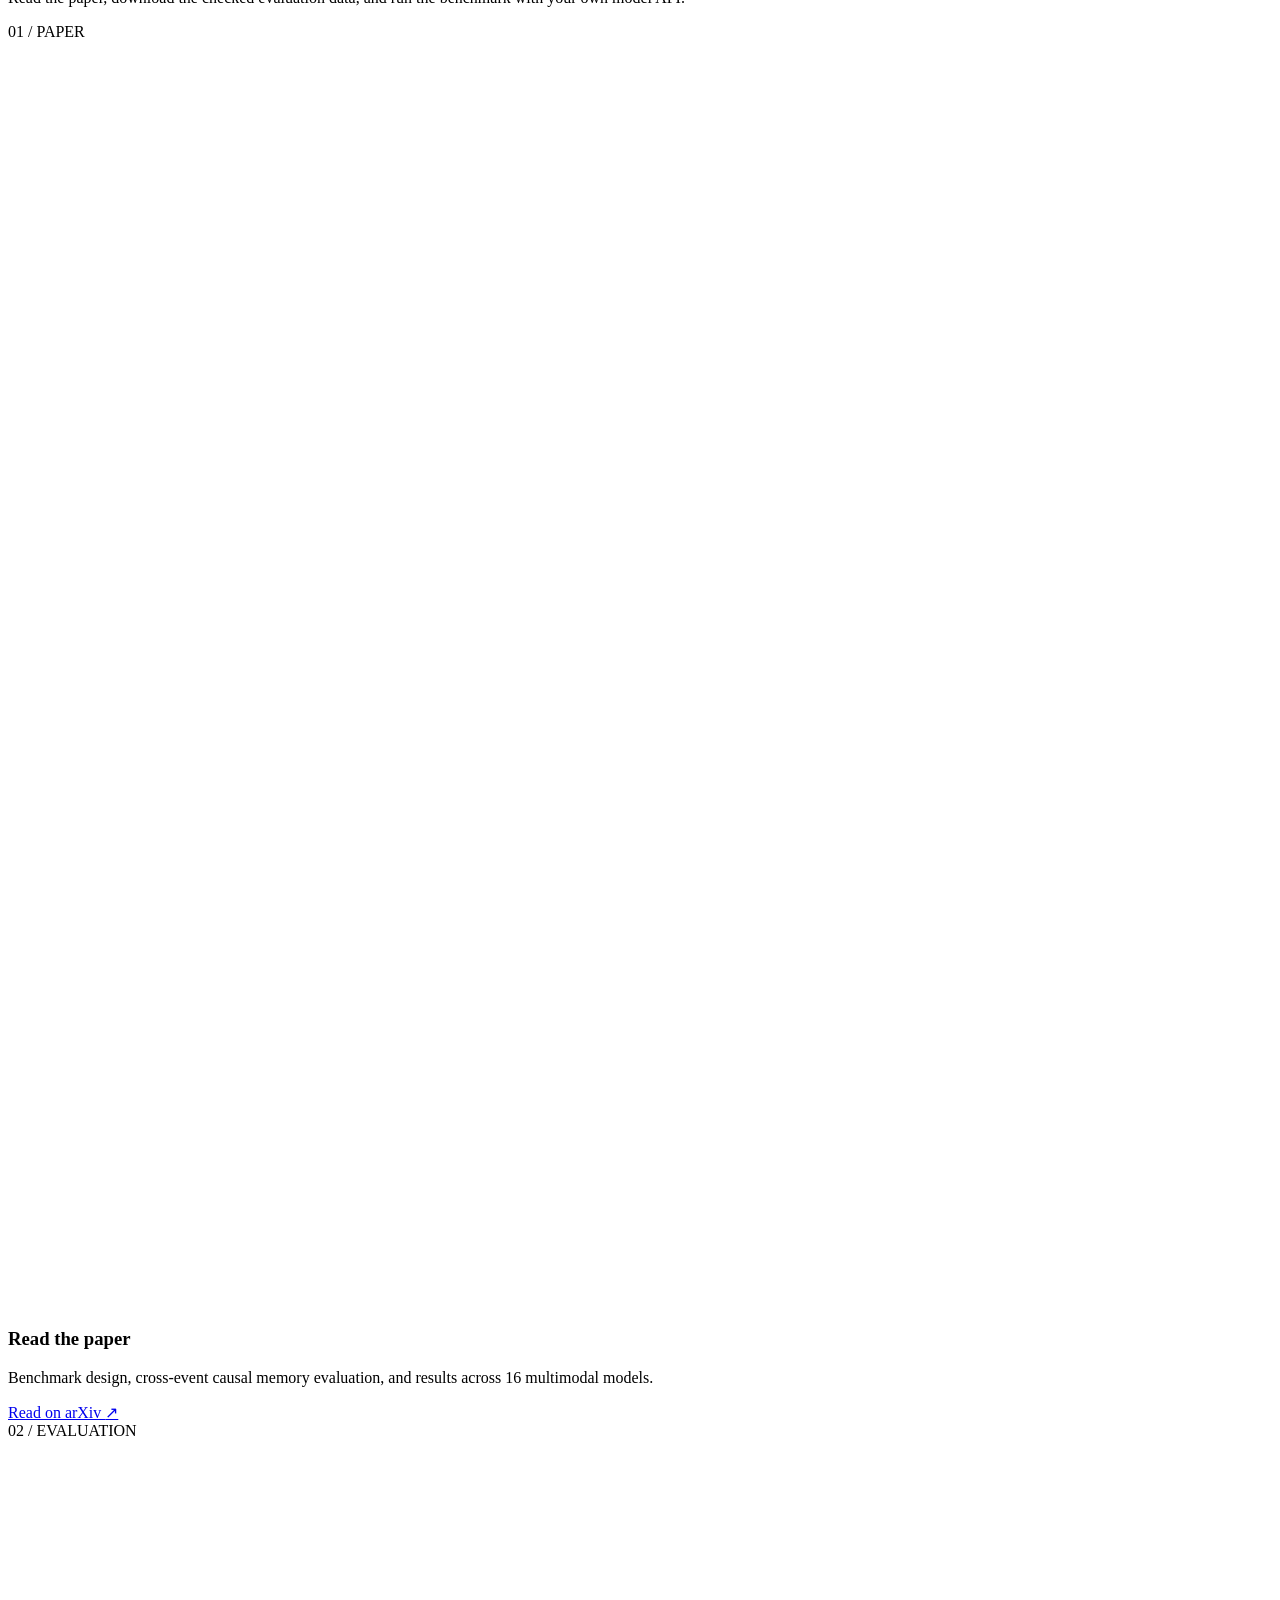
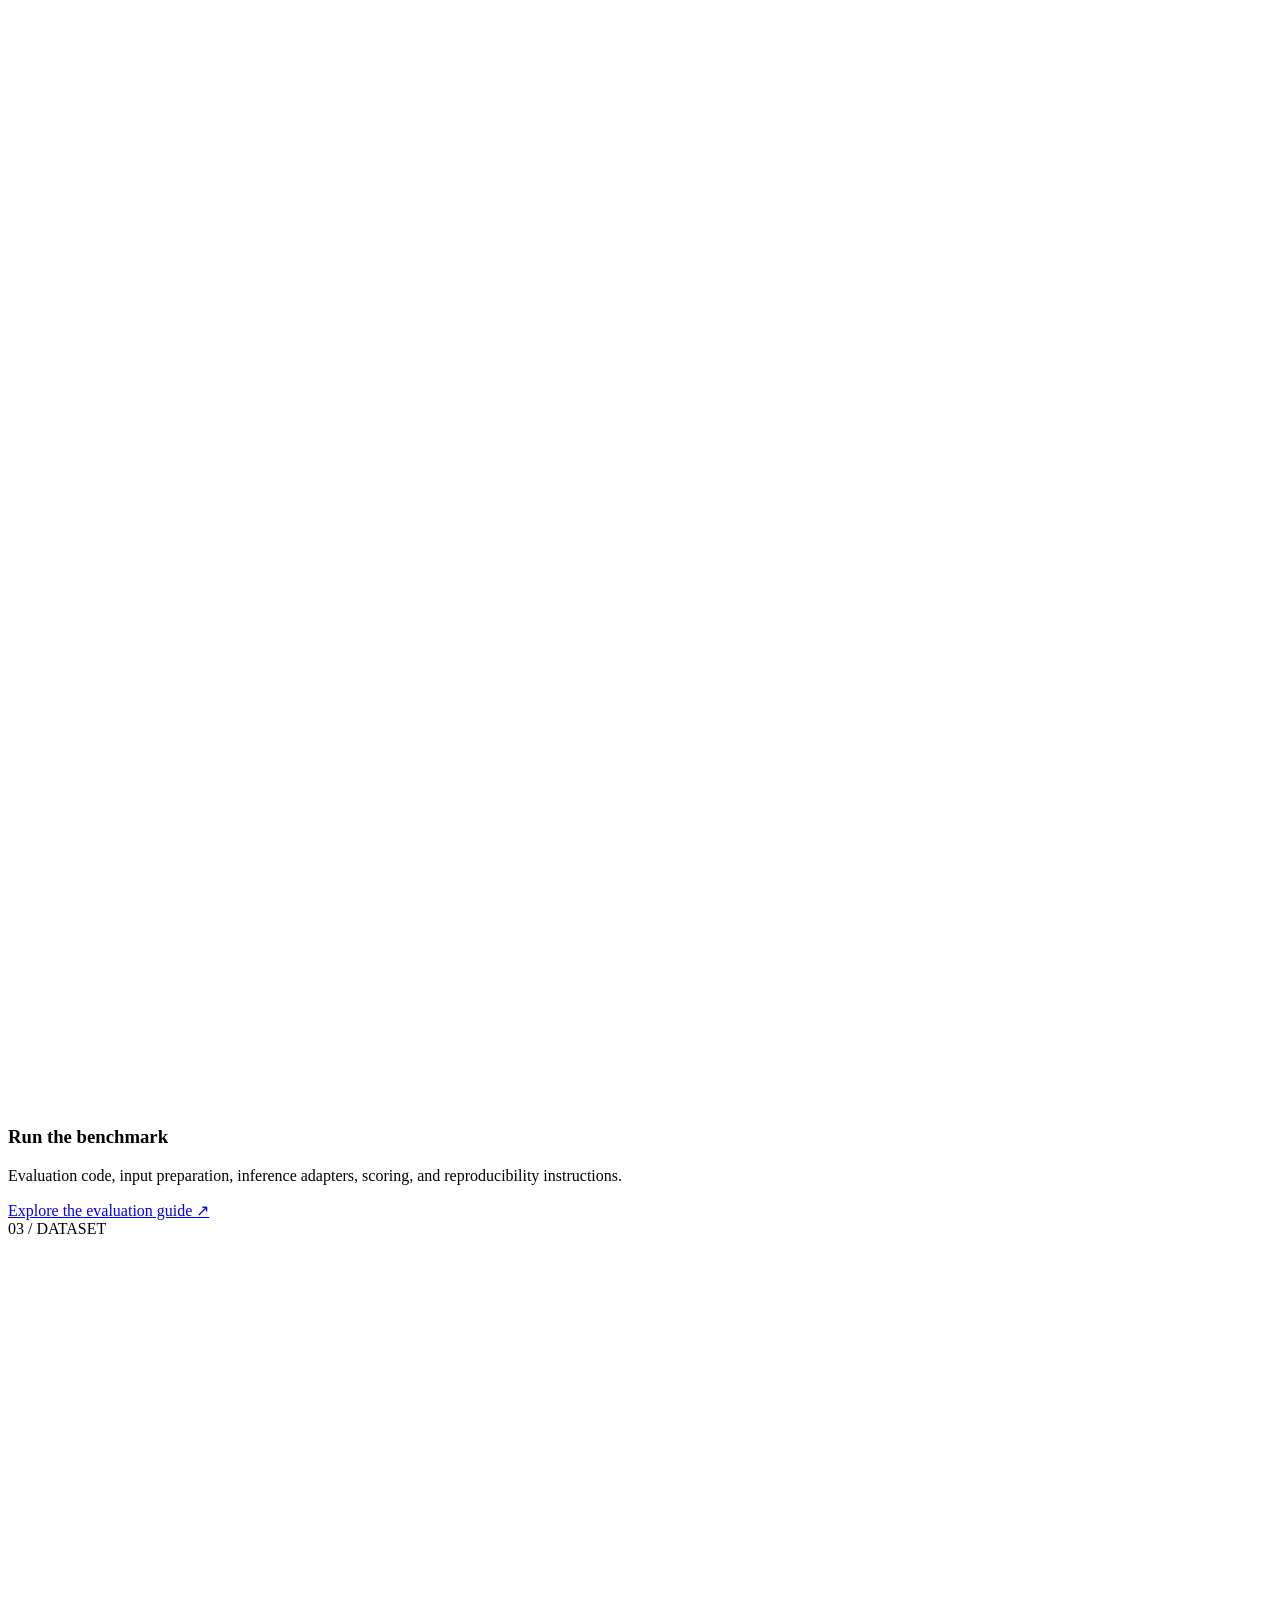
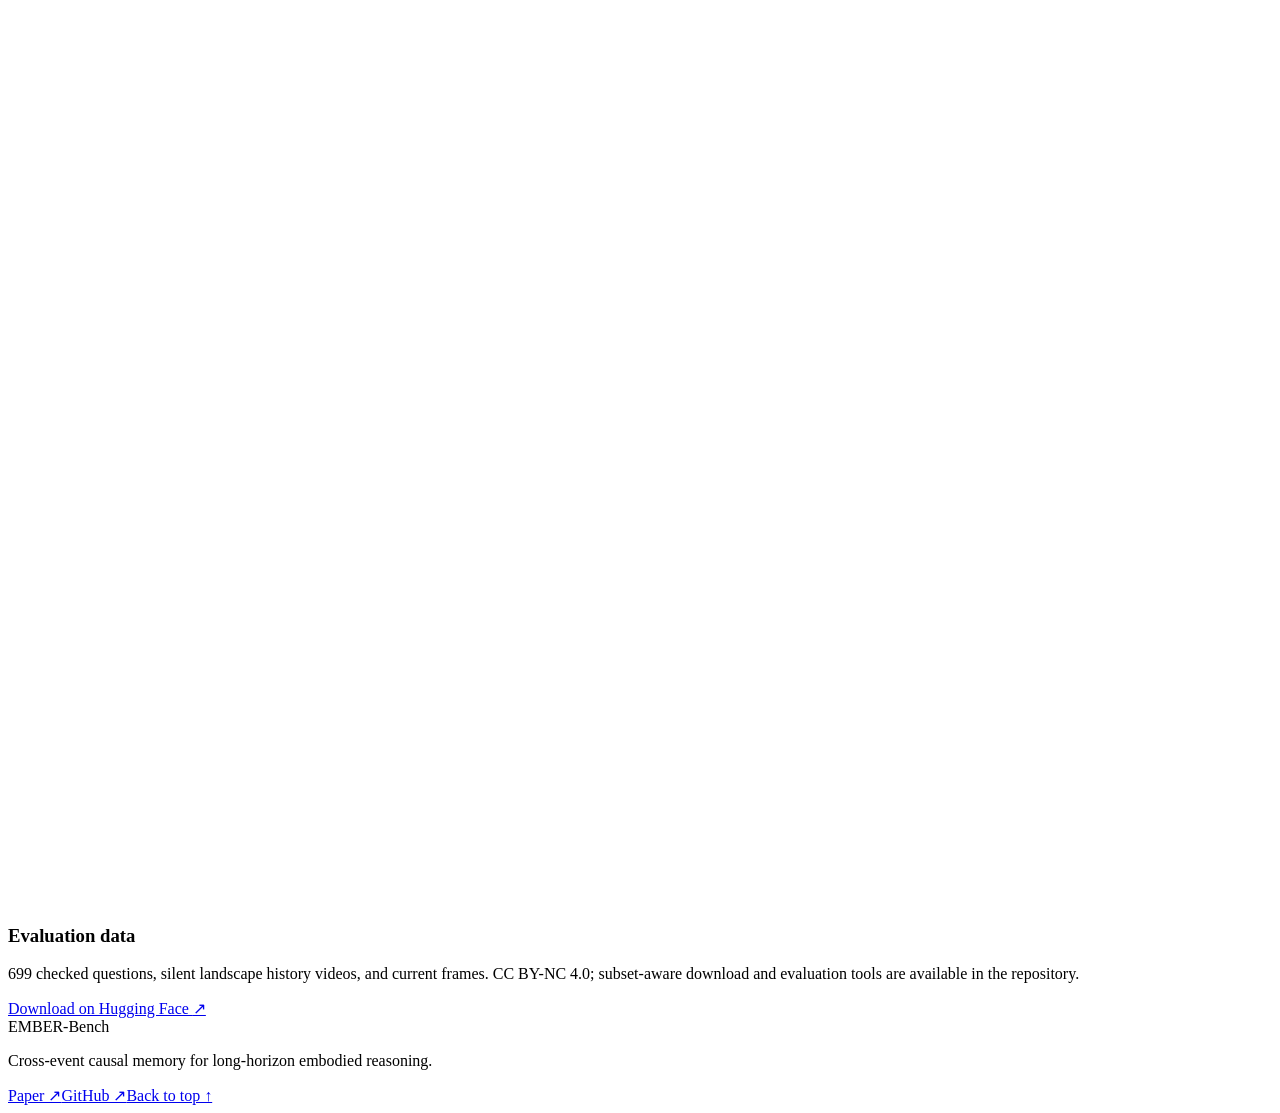
==== commit 9d5c514b: "Publish verified Hugging Face dataset links" ====
--- a/docs/index.html
+++ b/docs/index.html
@@ -211,11 +211,11 @@
     </div>
   </section>
   <section class="section container" id="resources" aria-labelledby="resources-heading">
-    <div class="section-heading"><div><div class="section-index">05 / Research resources</div><h2 id="resources-heading">Study it. Evaluate it.<br><em>Build on it.</em></h2></div><p>Read the paper and explore the evaluation toolkit. The public dataset release is pending.</p></div>
+    <div class="section-heading"><div><div class="section-index">05 / Research resources</div><h2 id="resources-heading">Study it. Evaluate it.<br><em>Build on it.</em></h2></div><p>Read the paper, download the checked evaluation data, and run the benchmark with your own model API.</p></div>
     <div class="resources-grid">
       <article class="resource"><div class="resource-top"><span>01 / PAPER</span><svg viewBox="0 0 24 24" fill="none" stroke-width="1.3" aria-hidden="true"><path d="M6 3h8l4 4v14H6ZM14 3v5h4M9 12h6m-6 4h6"/></svg></div><h3>Read the paper</h3><p>Benchmark design, cross-event causal memory evaluation, and results across 16 multimodal models.</p><a href="https://arxiv.org/abs/2610.05013">Read on arXiv <span aria-hidden="true">↗</span></a></article>
-      <article class="resource"><div class="resource-top"><span>02 / EVALUATION</span><svg viewBox="0 0 24 24" fill="none" stroke-width="1.3" aria-hidden="true"><path d="m7 6-5 6 5 6m10-12 5 6-5 6M14 3l-4 18"/></svg></div><h3>Run the benchmark</h3><p>Evaluation code, input preparation, inference adapters, scoring, and reproducibility instructions.</p><a href="https://github.com/ZHAOAlexGoat/EMBER-Bench/blob/main/evaluation/README.md" data-repo-path="blob/main/evaluation/README.md">Explore the evaluation guide <span aria-hidden="true">↗</span></a></article>
-      <article class="resource"><div class="resource-top"><span>03 / DATASET</span><svg viewBox="0 0 24 24" fill="none" stroke-width="1.3" aria-hidden="true"><ellipse cx="12" cy="5" rx="8" ry="3"/><path d="M4 5v7c0 4 16 4 16 0V5M4 12v7c0 4 16 4 16 0v-7"/></svg></div><h3>Evaluation data</h3><p>699 checked questions, silent landscape history videos, and current frames. CC BY-NC 4.0; subset-aware download and evaluation tools are available in the repository.</p><span class="pending-badge">Public dataset upload pending</span></article>
+      <article class="resource"><div class="resource-top"><span>02 / EVALUATION</span><svg viewBox="0 0 24 24" fill="none" stroke-width="1.3" aria-hidden="true"><path d="m7 6-5 6 5 6m10-12 5 6-5 6M14 3l-4 18"/></svg></div><h3>Run the benchmark</h3><p>Evaluation code, input preparation, inference adapters, scoring, and reproducibility instructions.</p><a href="https://github.com/ZHAOAlexGoat/EMBER-Bench/blob/main/QUICKSTART.md" data-repo-path="blob/main/QUICKSTART.md">Explore the evaluation guide <span aria-hidden="true">↗</span></a></article>
+      <article class="resource"><div class="resource-top"><span>03 / DATASET</span><svg viewBox="0 0 24 24" fill="none" stroke-width="1.3" aria-hidden="true"><ellipse cx="12" cy="5" rx="8" ry="3"/><path d="M4 5v7c0 4 16 4 16 0V5M4 12v7c0 4 16 4 16 0v-7"/></svg></div><h3>Evaluation data</h3><p>699 checked questions, silent landscape history videos, and current frames. CC BY-NC 4.0; subset-aware download and evaluation tools are available in the repository.</p><a href="https://huggingface.co/datasets/Alexzhao0605gt/EMBER-Bench">Download on Hugging Face <span aria-hidden="true">↗</span></a></article>
     </div>
   </section>
 </main>
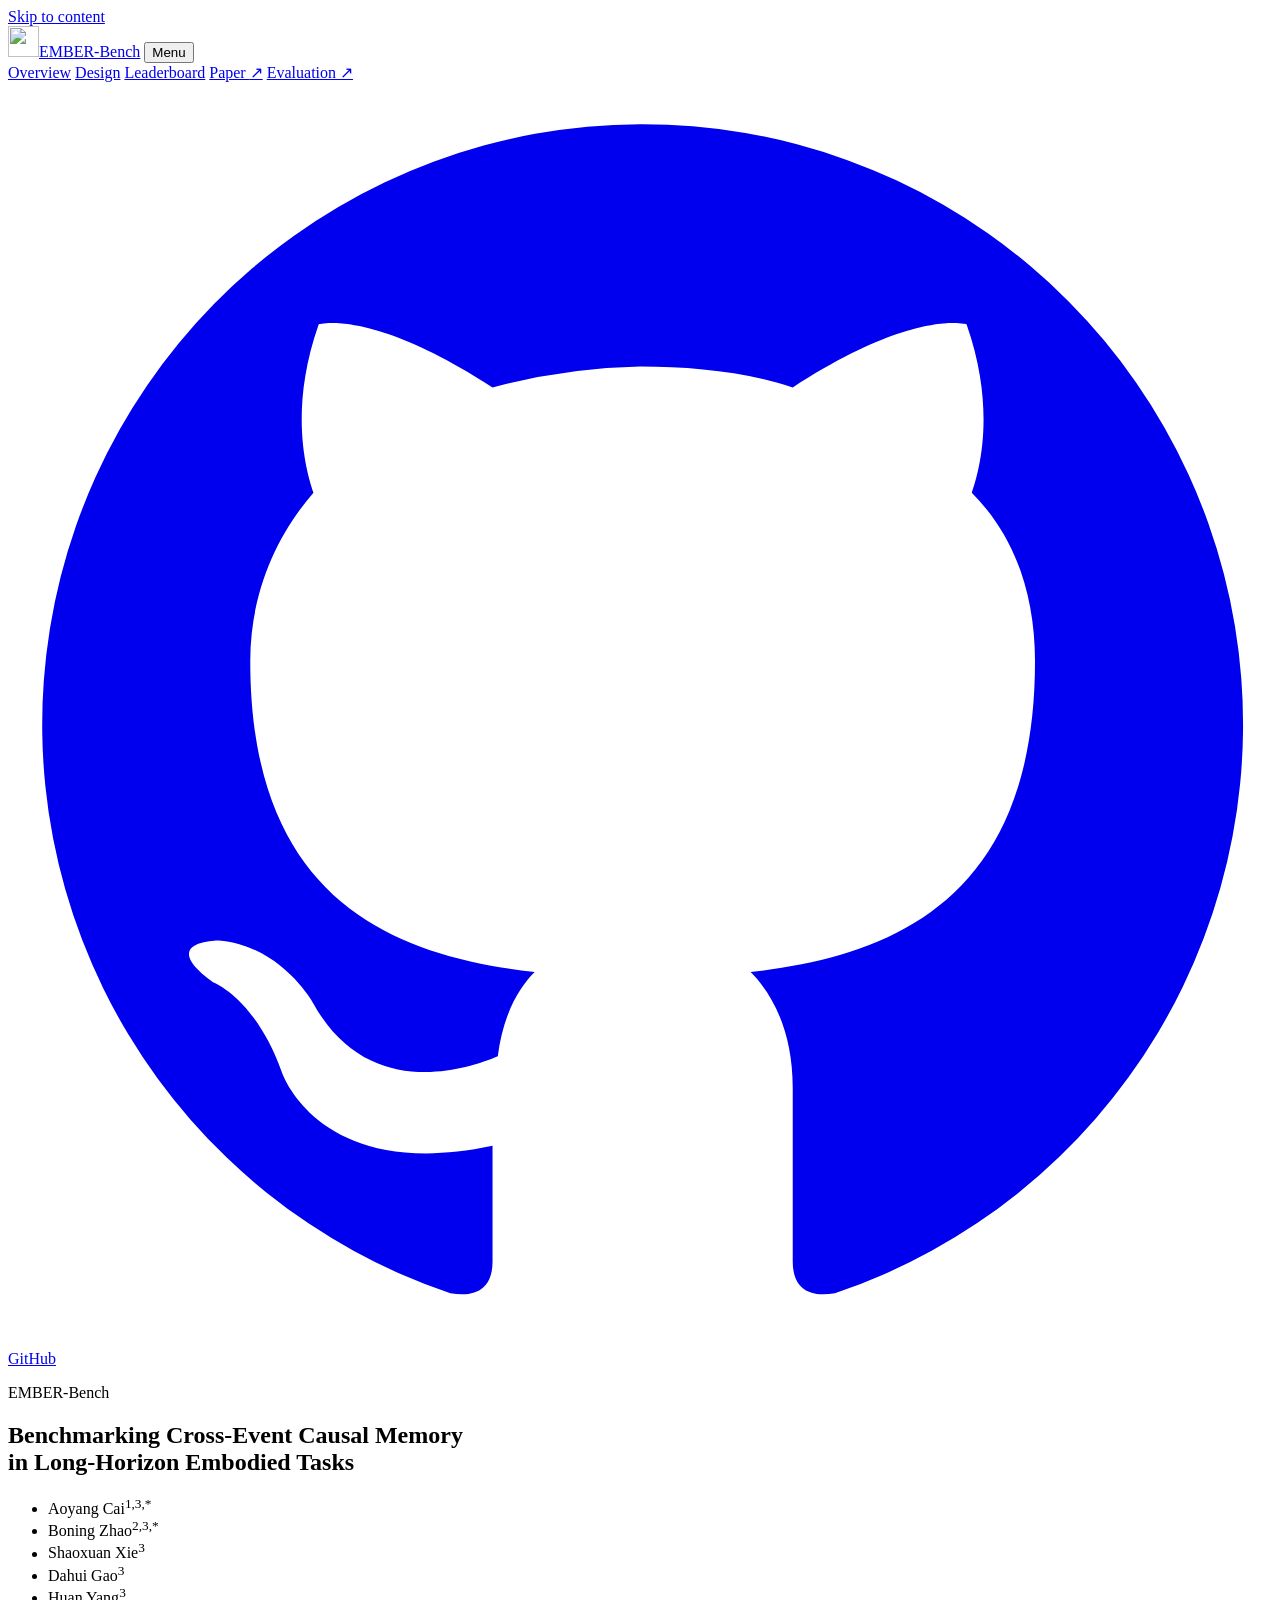
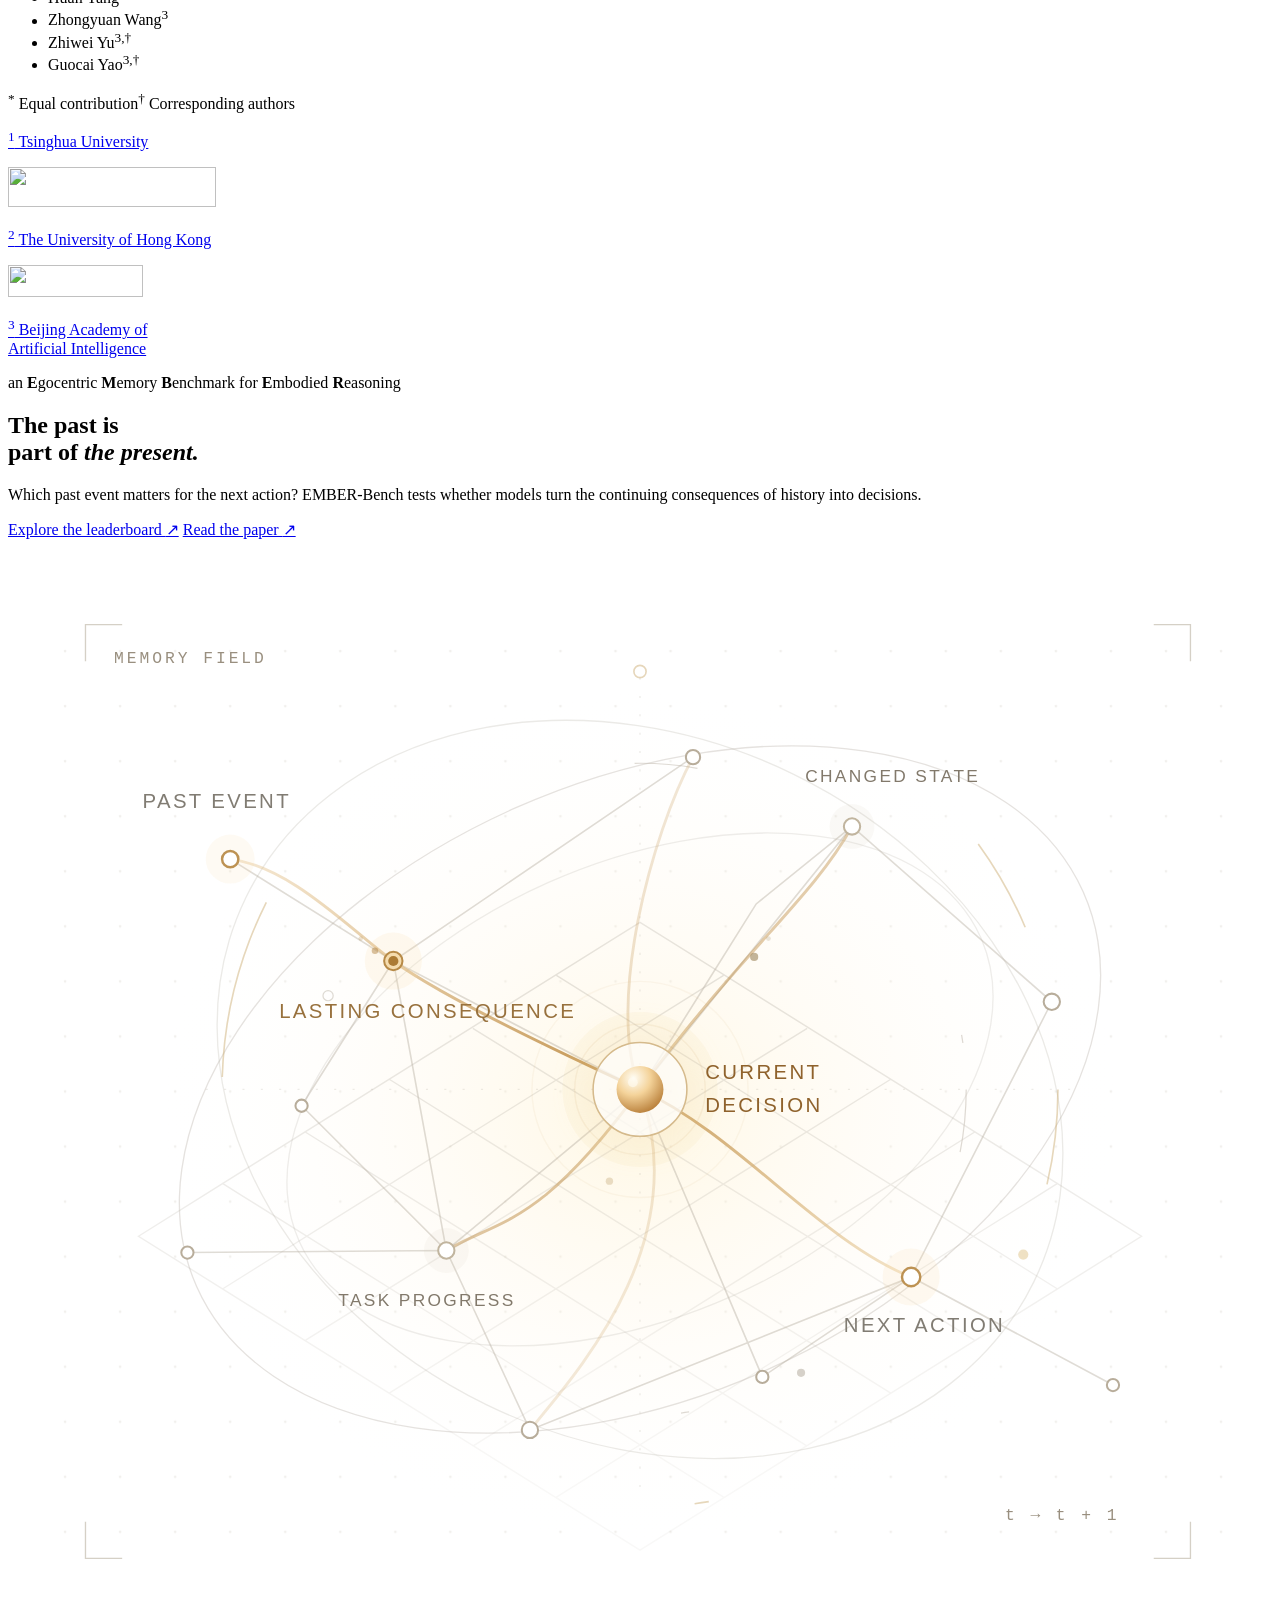
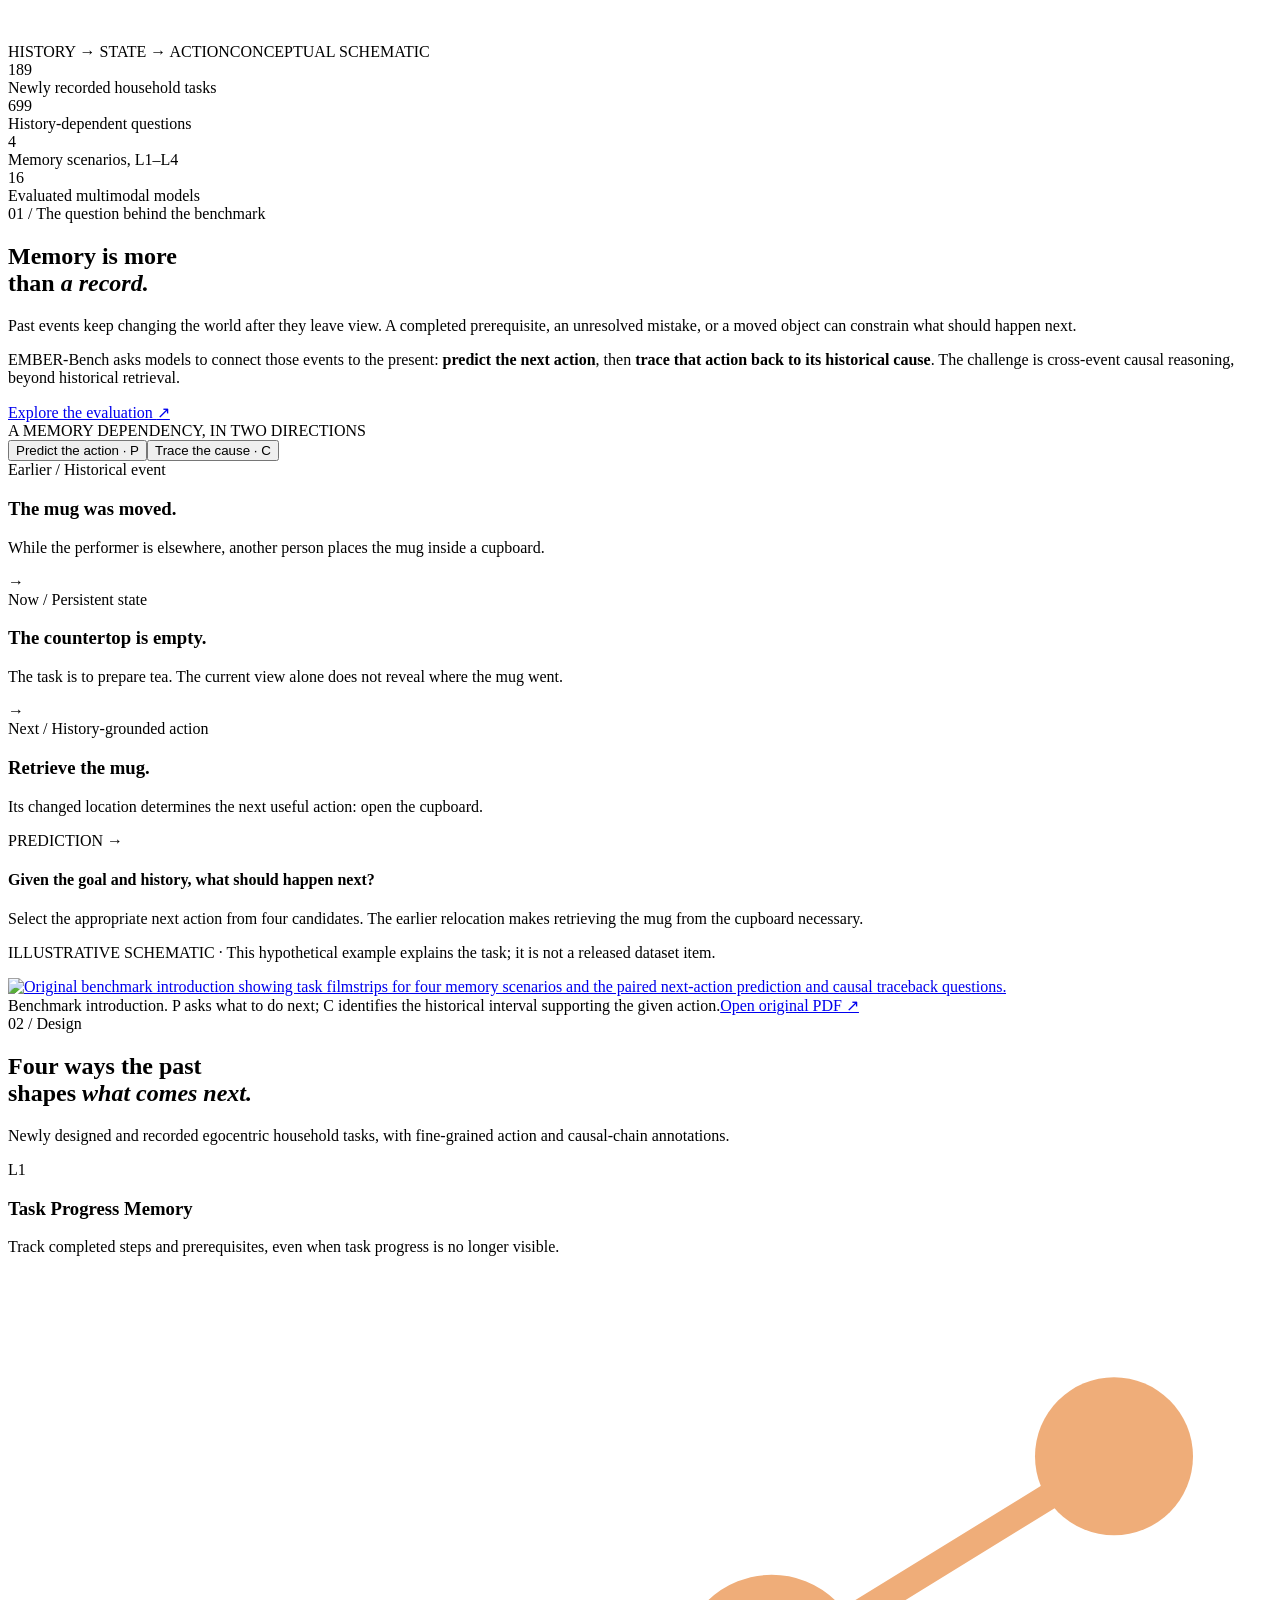
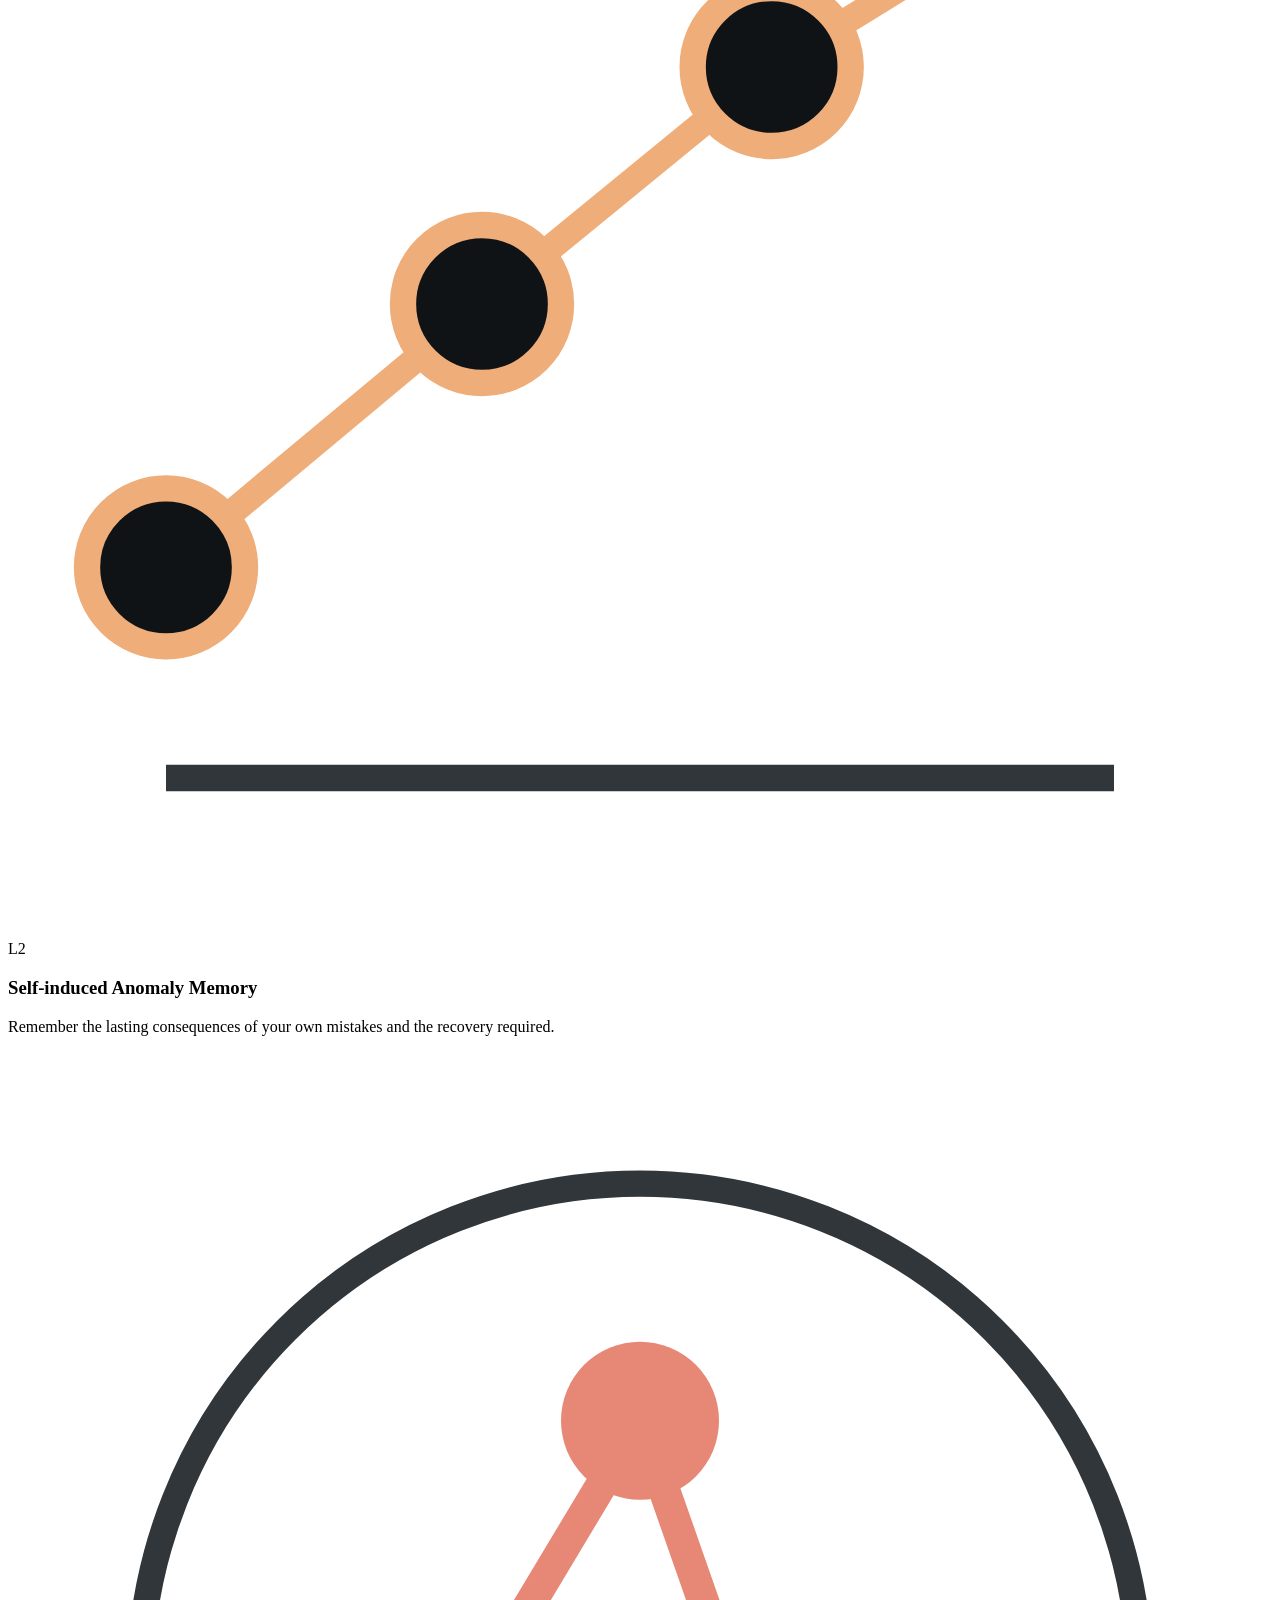
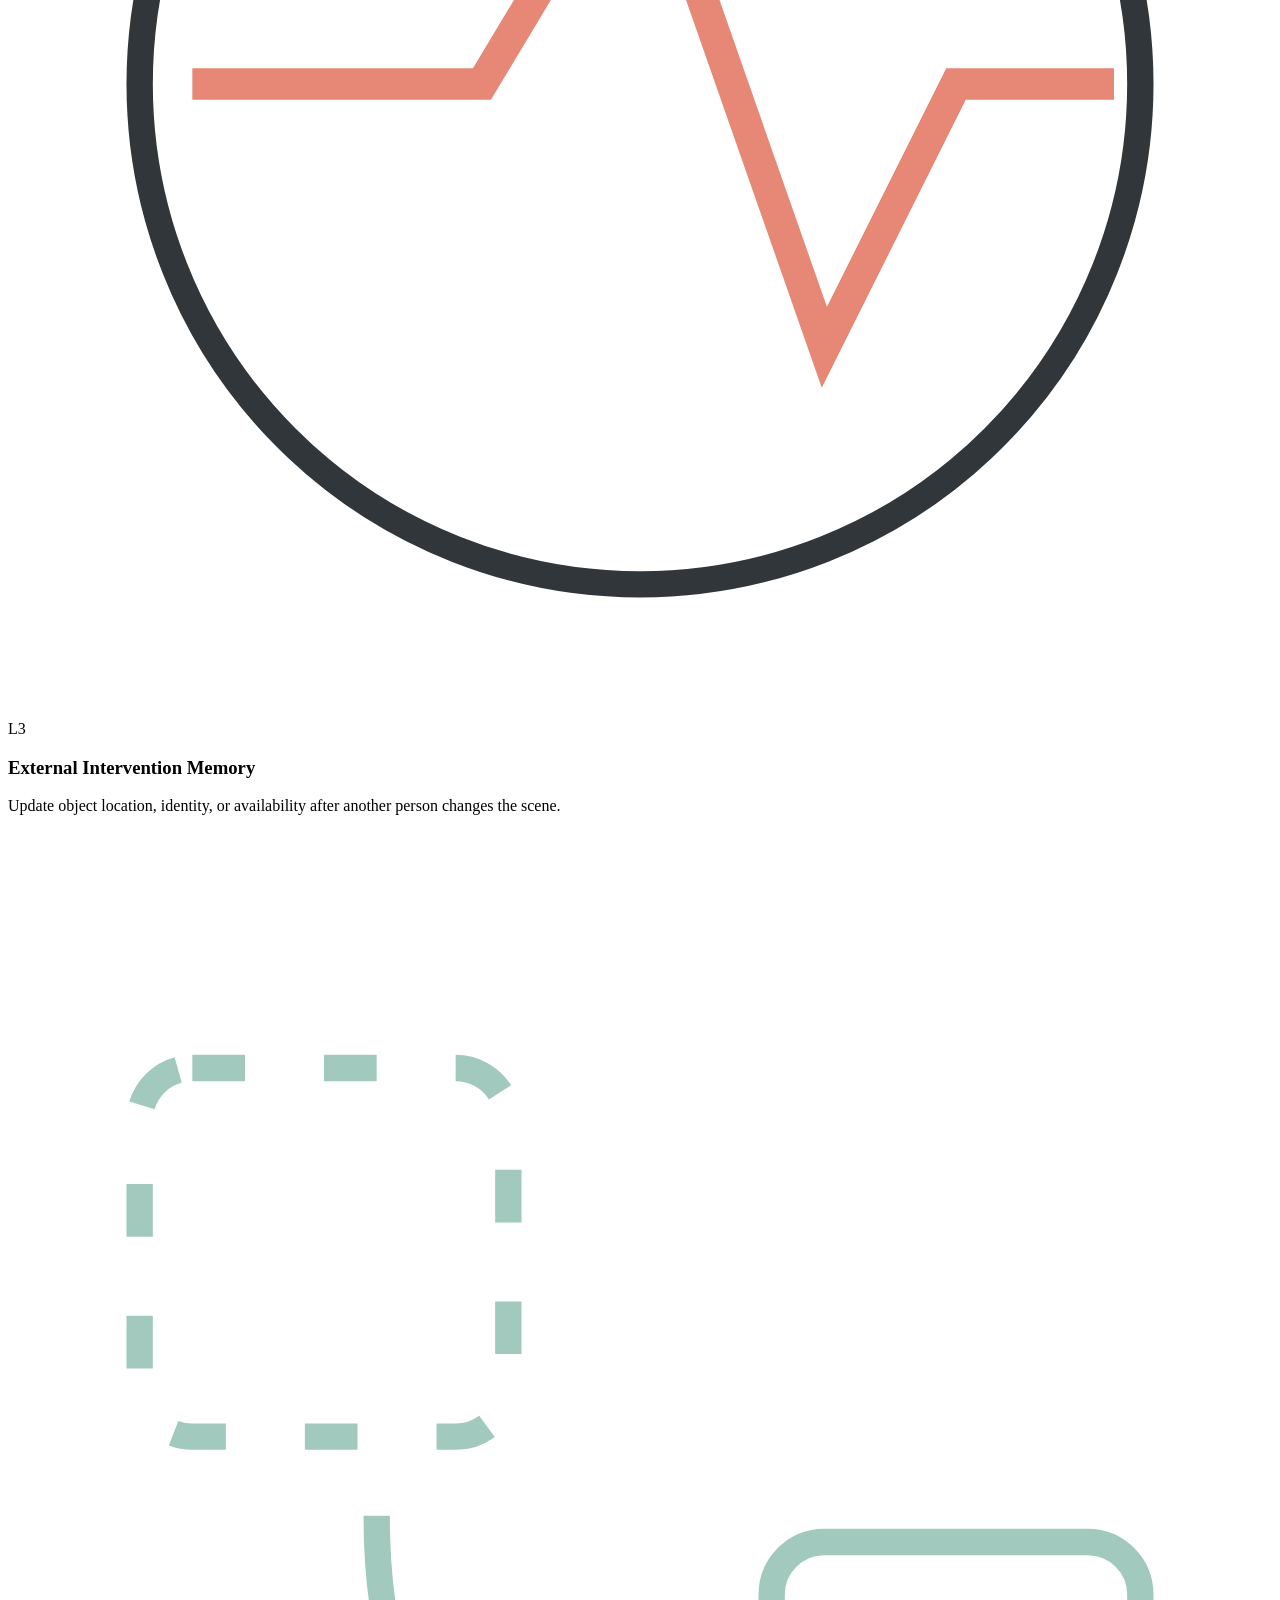
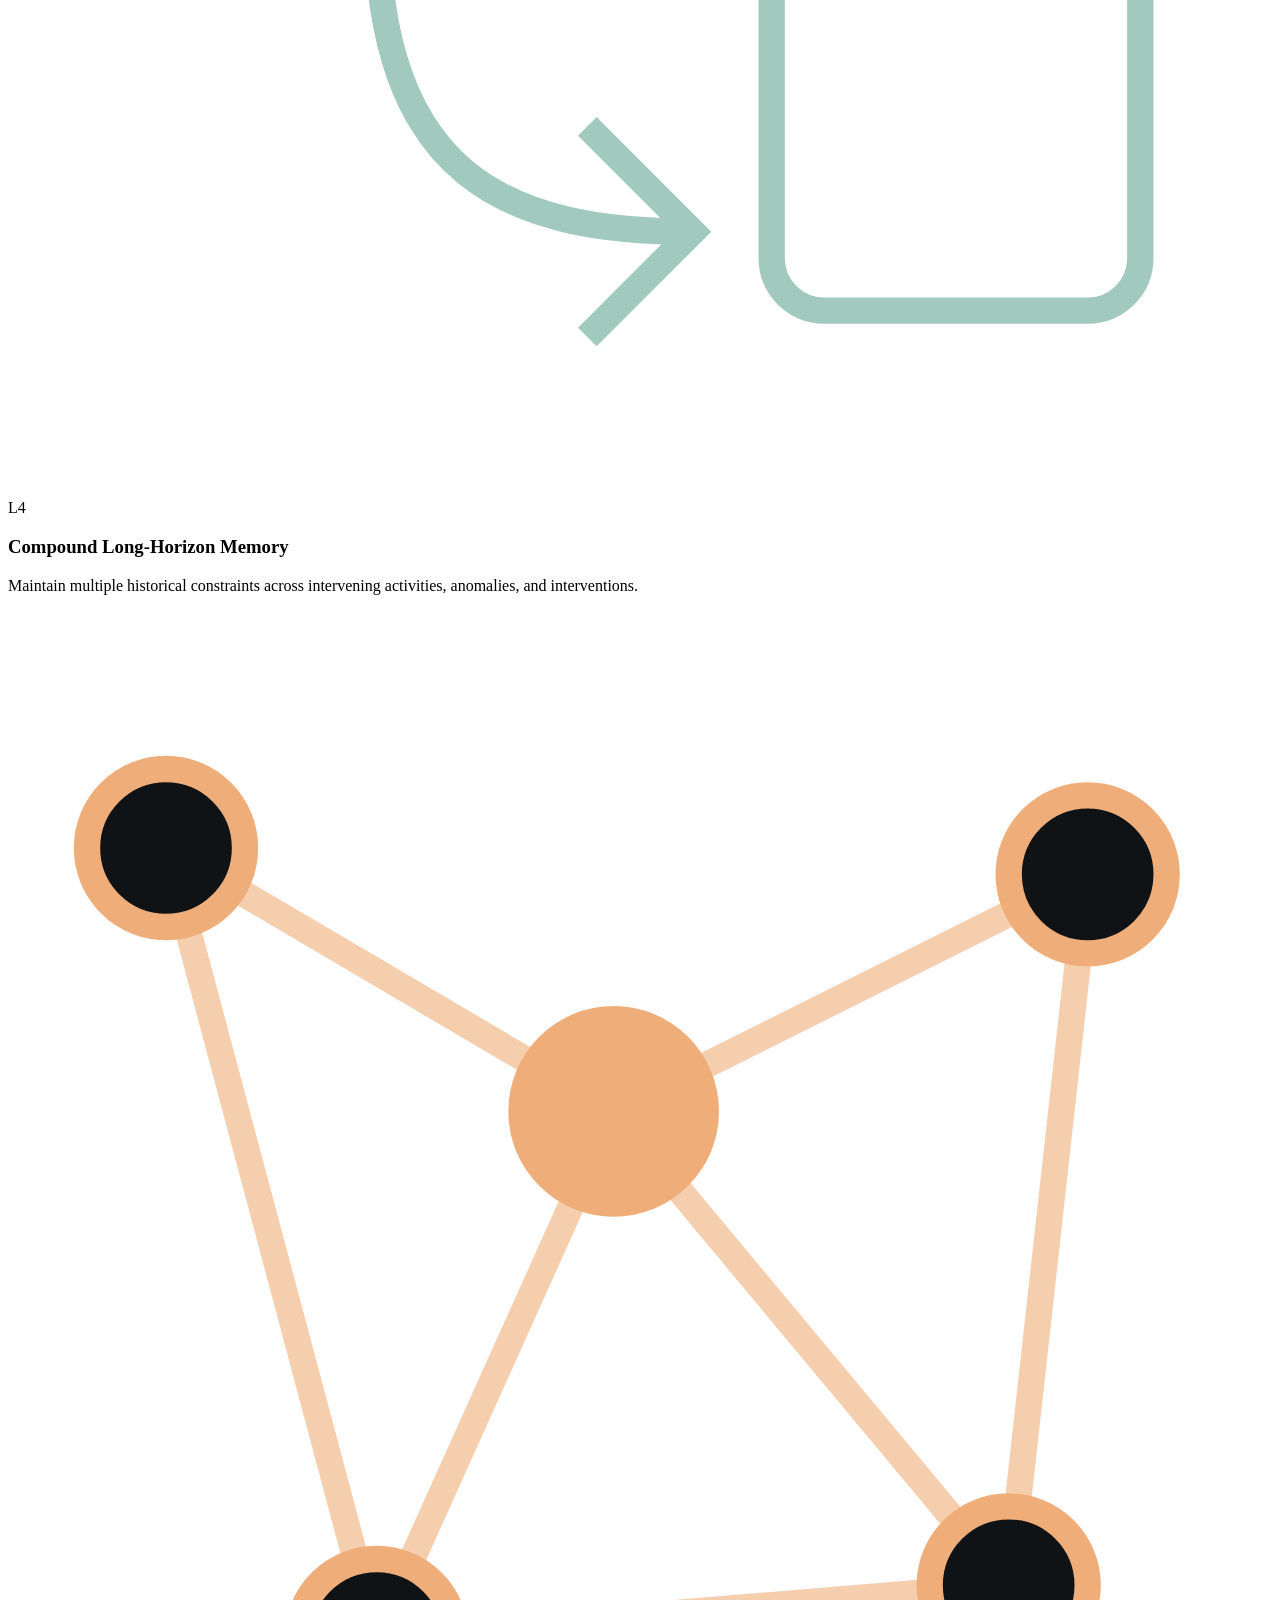
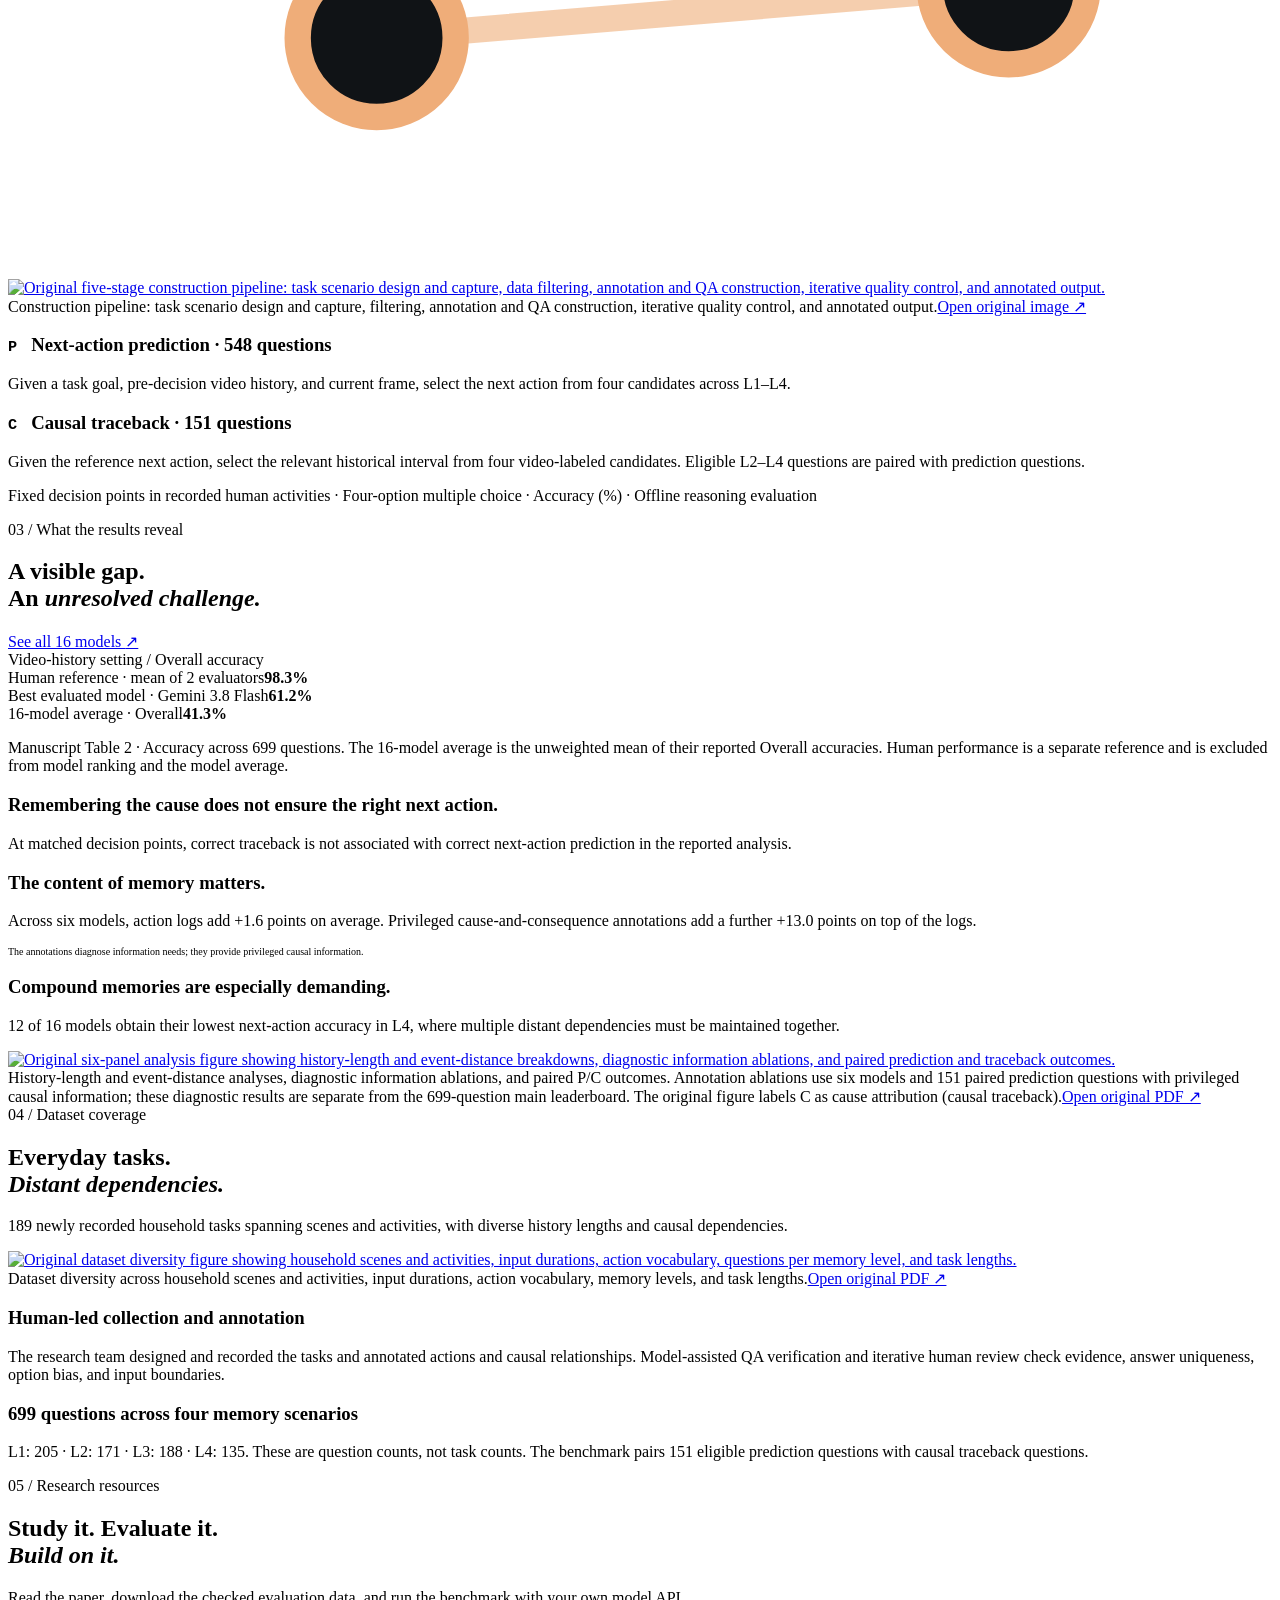
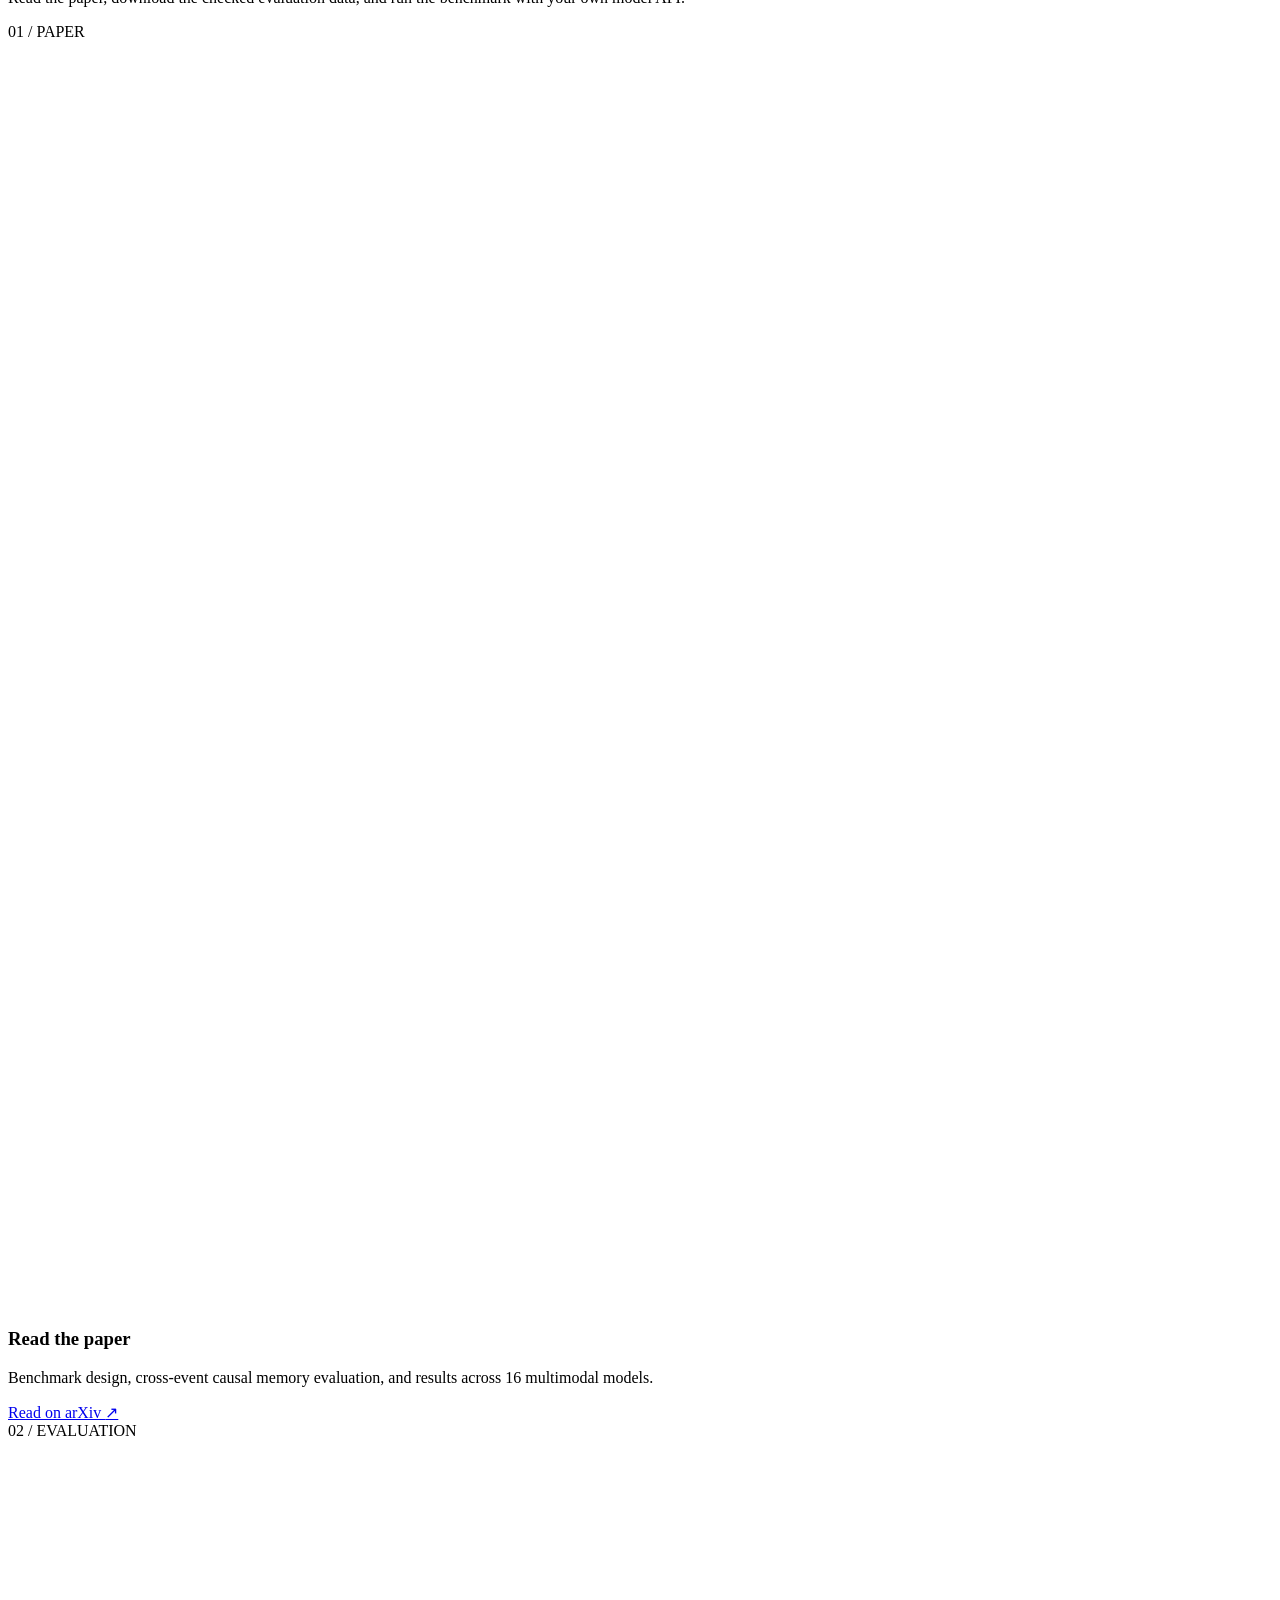
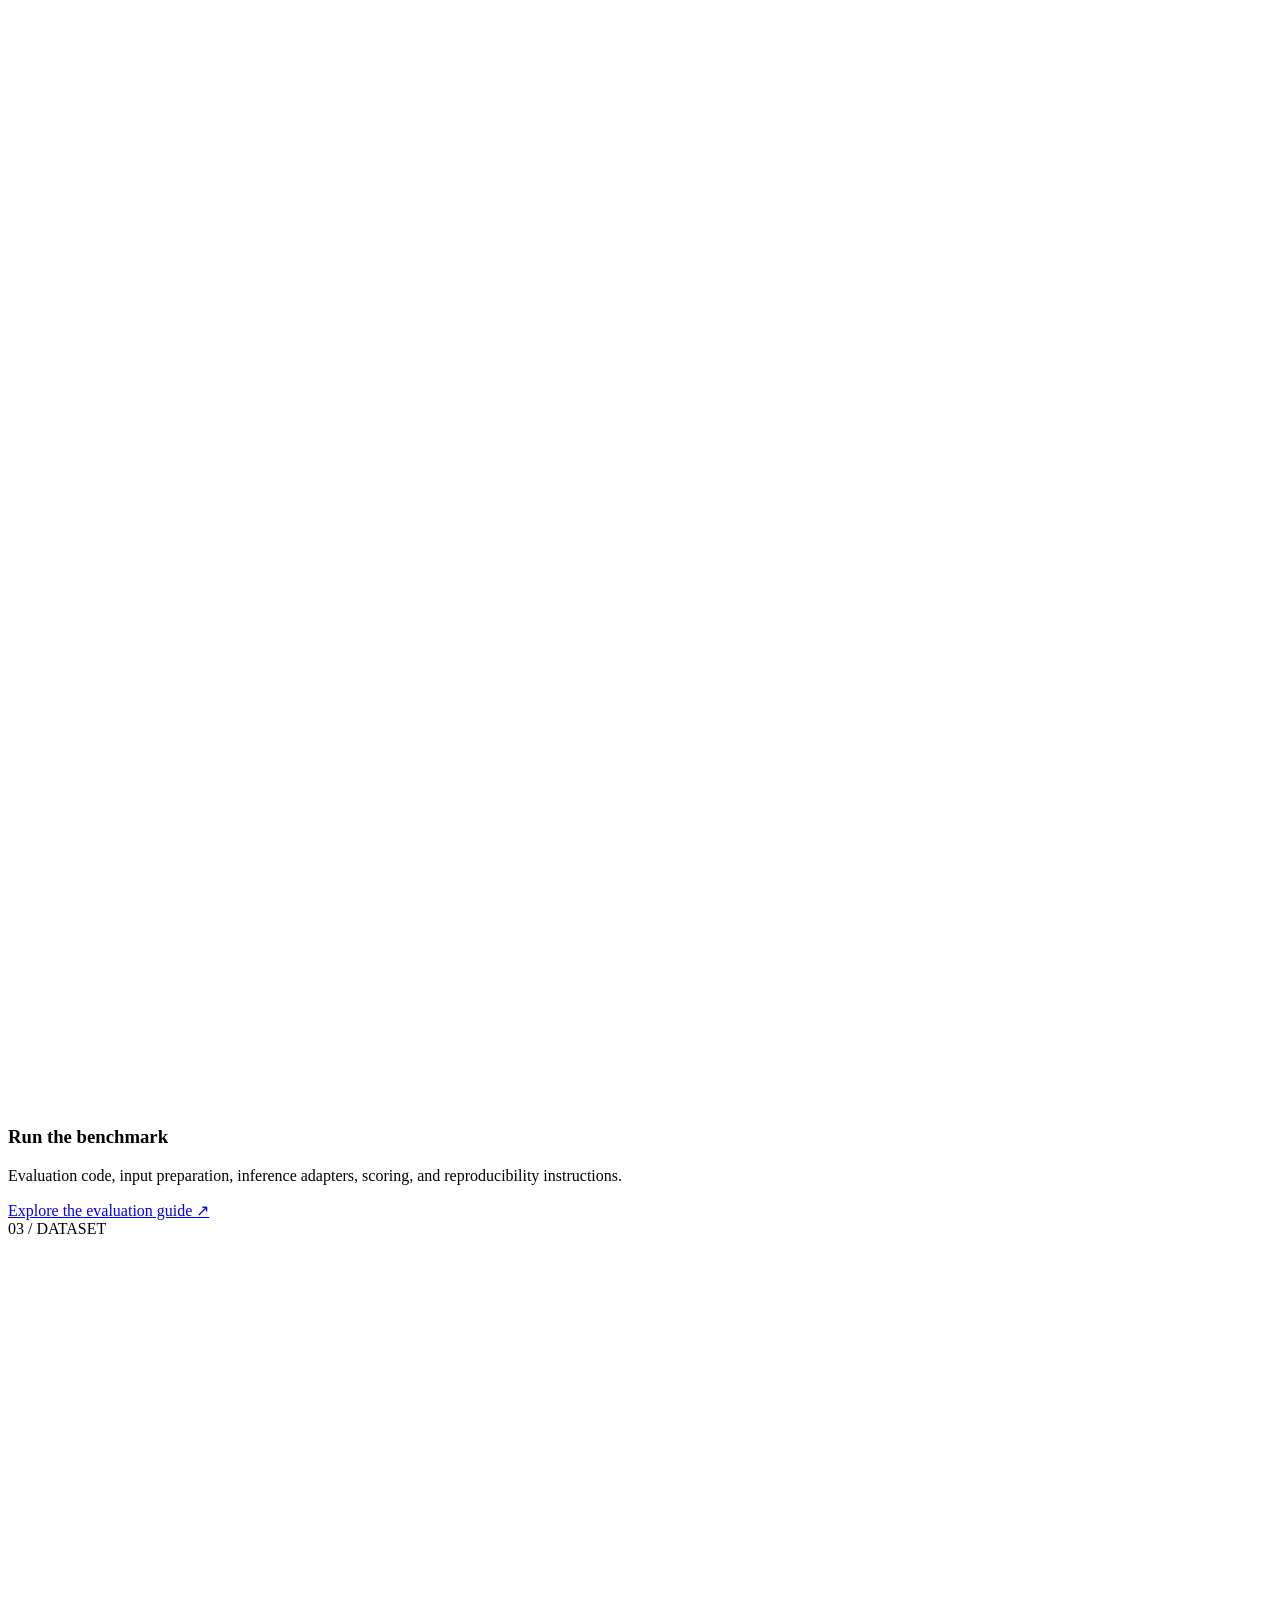
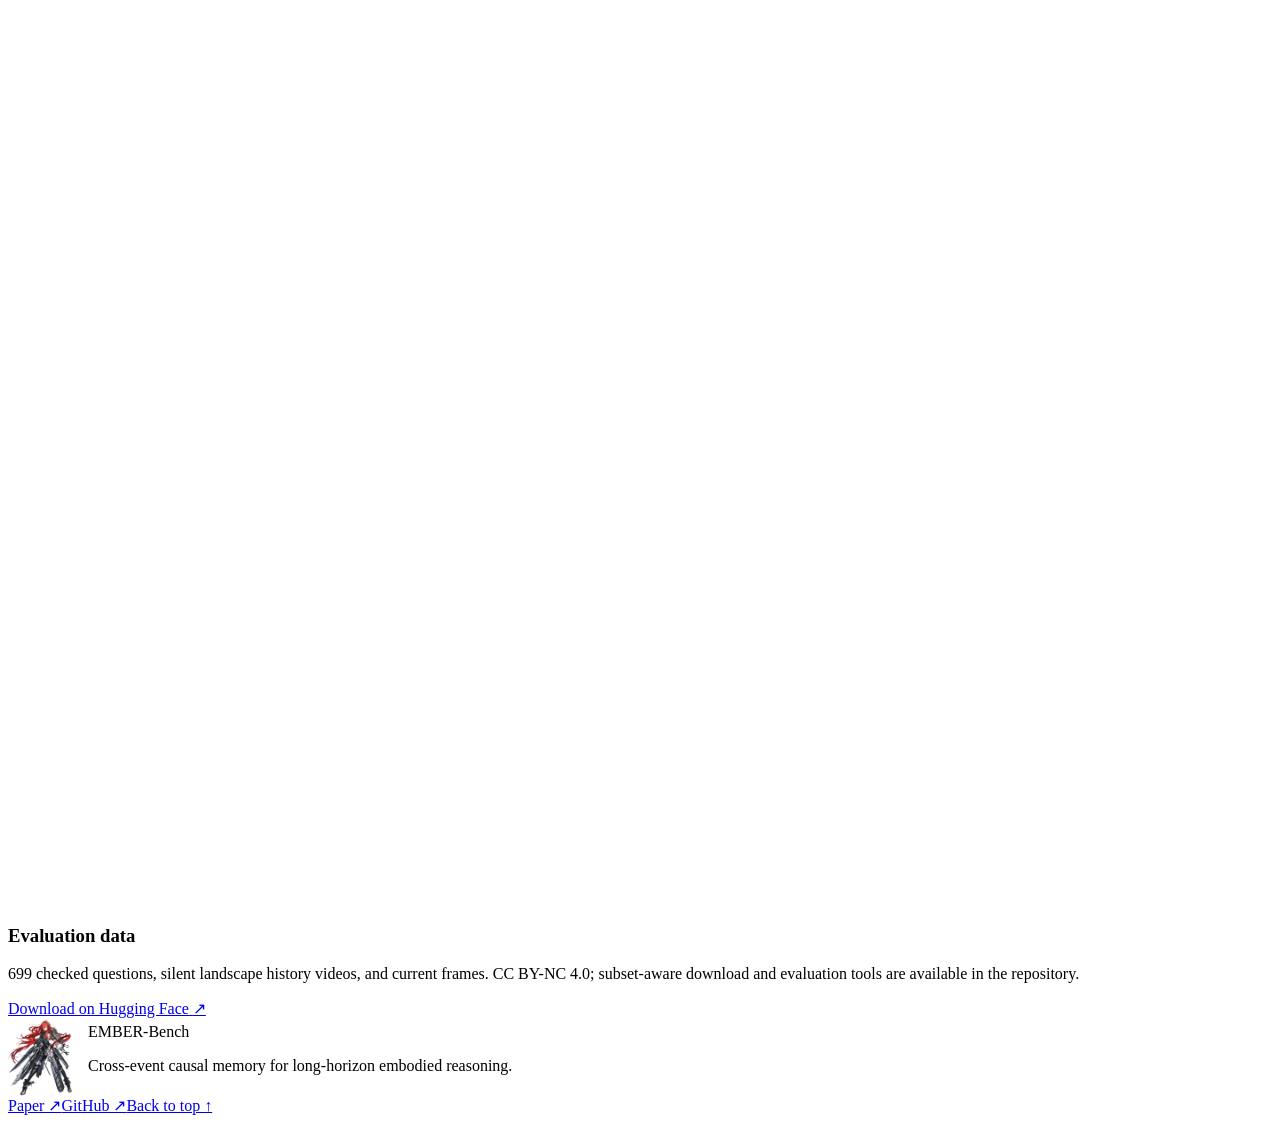
==== commit 9ec1fe64: "Enlarge and center the footer character beside its text" ====
--- a/docs/index.html
+++ b/docs/index.html
@@ -11,6 +11,7 @@
   <title>EMBER-Bench · Cross-event causal memory</title>
   <link rel="icon" type="image/svg+xml" href="assets/favicon.svg?v=ember-flame-1">
   <link rel="stylesheet" href="assets/css/style.css?v=warm-memory-3">
+  <link rel="stylesheet" href="assets/css/footer-easter-egg.css?v=2">
   <script src="assets/js/common.js?v=owner-zhaoalexgoat-1" defer></script>
   <script src="assets/js/home.js?v=memory-bars-2" defer></script>
   <noscript><style>.nav-links{display:flex!important;position:static!important;padding:0!important;border:0!important;font-size:14px!important;gap:12px!important;background:none!important}.mobile-nav-toggle{display:none!important}.nav{height:auto!important;min-height:67px;flex-wrap:wrap;padding-top:14px!important;padding-bottom:14px!important}.direction-tabs{display:none!important}#panel-traceback{display:block!important}</style></noscript>
@@ -219,6 +220,6 @@
     </div>
   </section>
 </main>
-<footer class="site-footer"><div class="container footer-inner"><div class="footer-brand">EMBER-Bench<p>Cross-event causal memory for long-horizon embodied reasoning.</p></div><div class="footer-links"><a href="https://arxiv.org/abs/2610.05013">Paper ↗</a><a href="https://github.com/ZHAOAlexGoat/EMBER-Bench" data-repo-path="">GitHub ↗</a><a href="#top" class="back-to-top">Back to top ↑</a></div></div></footer>
+<footer class="site-footer"><div class="container footer-inner"><div class="footer-brand footer-brand-with-guest"><img class="footer-guest" src="assets/footer-easter-egg.png" alt="" aria-hidden="true" width="64" height="78" loading="lazy" decoding="async"><div class="footer-copy">EMBER-Bench<p>Cross-event causal memory for long-horizon embodied reasoning.</p></div></div><div class="footer-links"><a href="https://arxiv.org/abs/2610.05013">Paper ↗</a><a href="https://github.com/ZHAOAlexGoat/EMBER-Bench" data-repo-path="">GitHub ↗</a><a href="#top" class="back-to-top">Back to top ↑</a></div></div></footer>
 </body>
 </html>
--- a/docs/assets/css/footer-easter-egg.css
+++ b/docs/assets/css/footer-easter-egg.css
@@ -0,0 +1,4 @@
+/* Homepage-only decorative guest, centered beside the complete text group. */
+.footer-brand-with-guest{display:flex;align-items:center;gap:16px}
+.footer-copy{min-width:0}
+.footer-guest{flex:0 0 64px;width:64px;height:78px;max-width:none;object-fit:contain;pointer-events:none;user-select:none}
